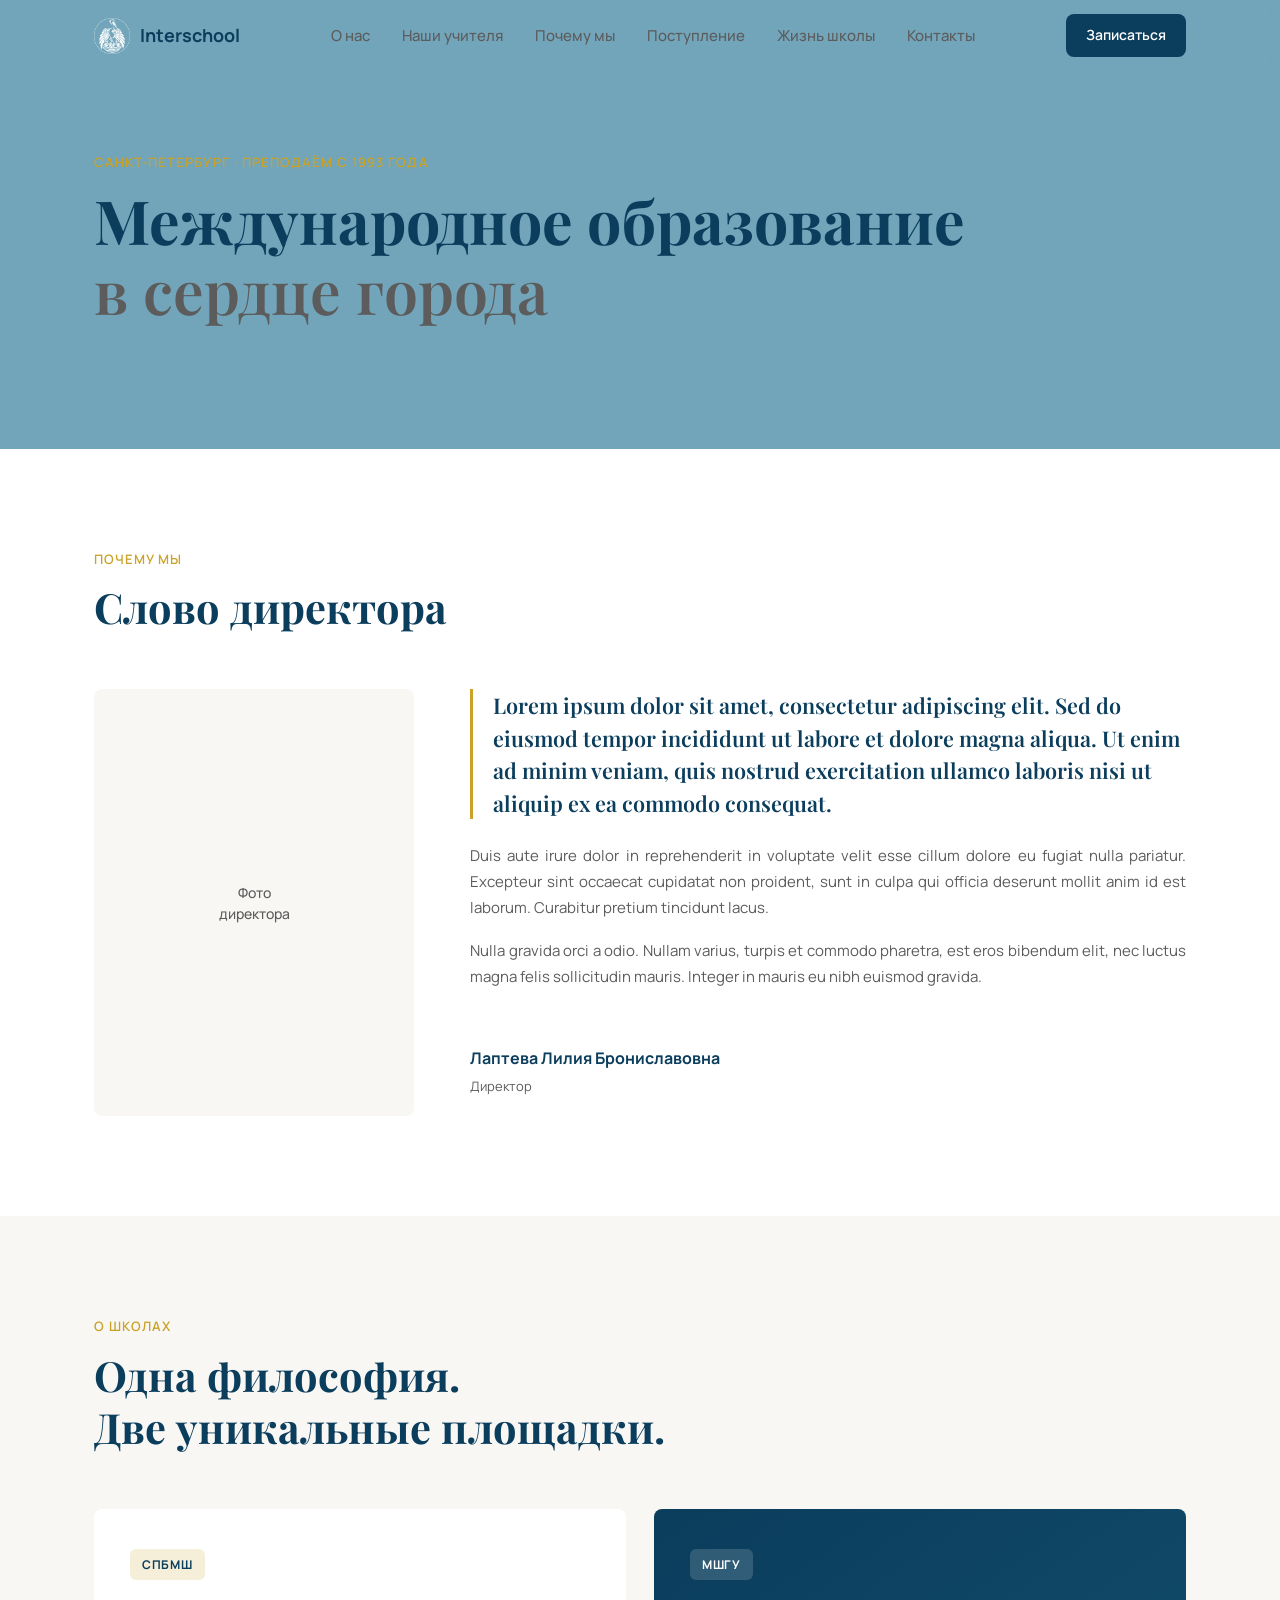
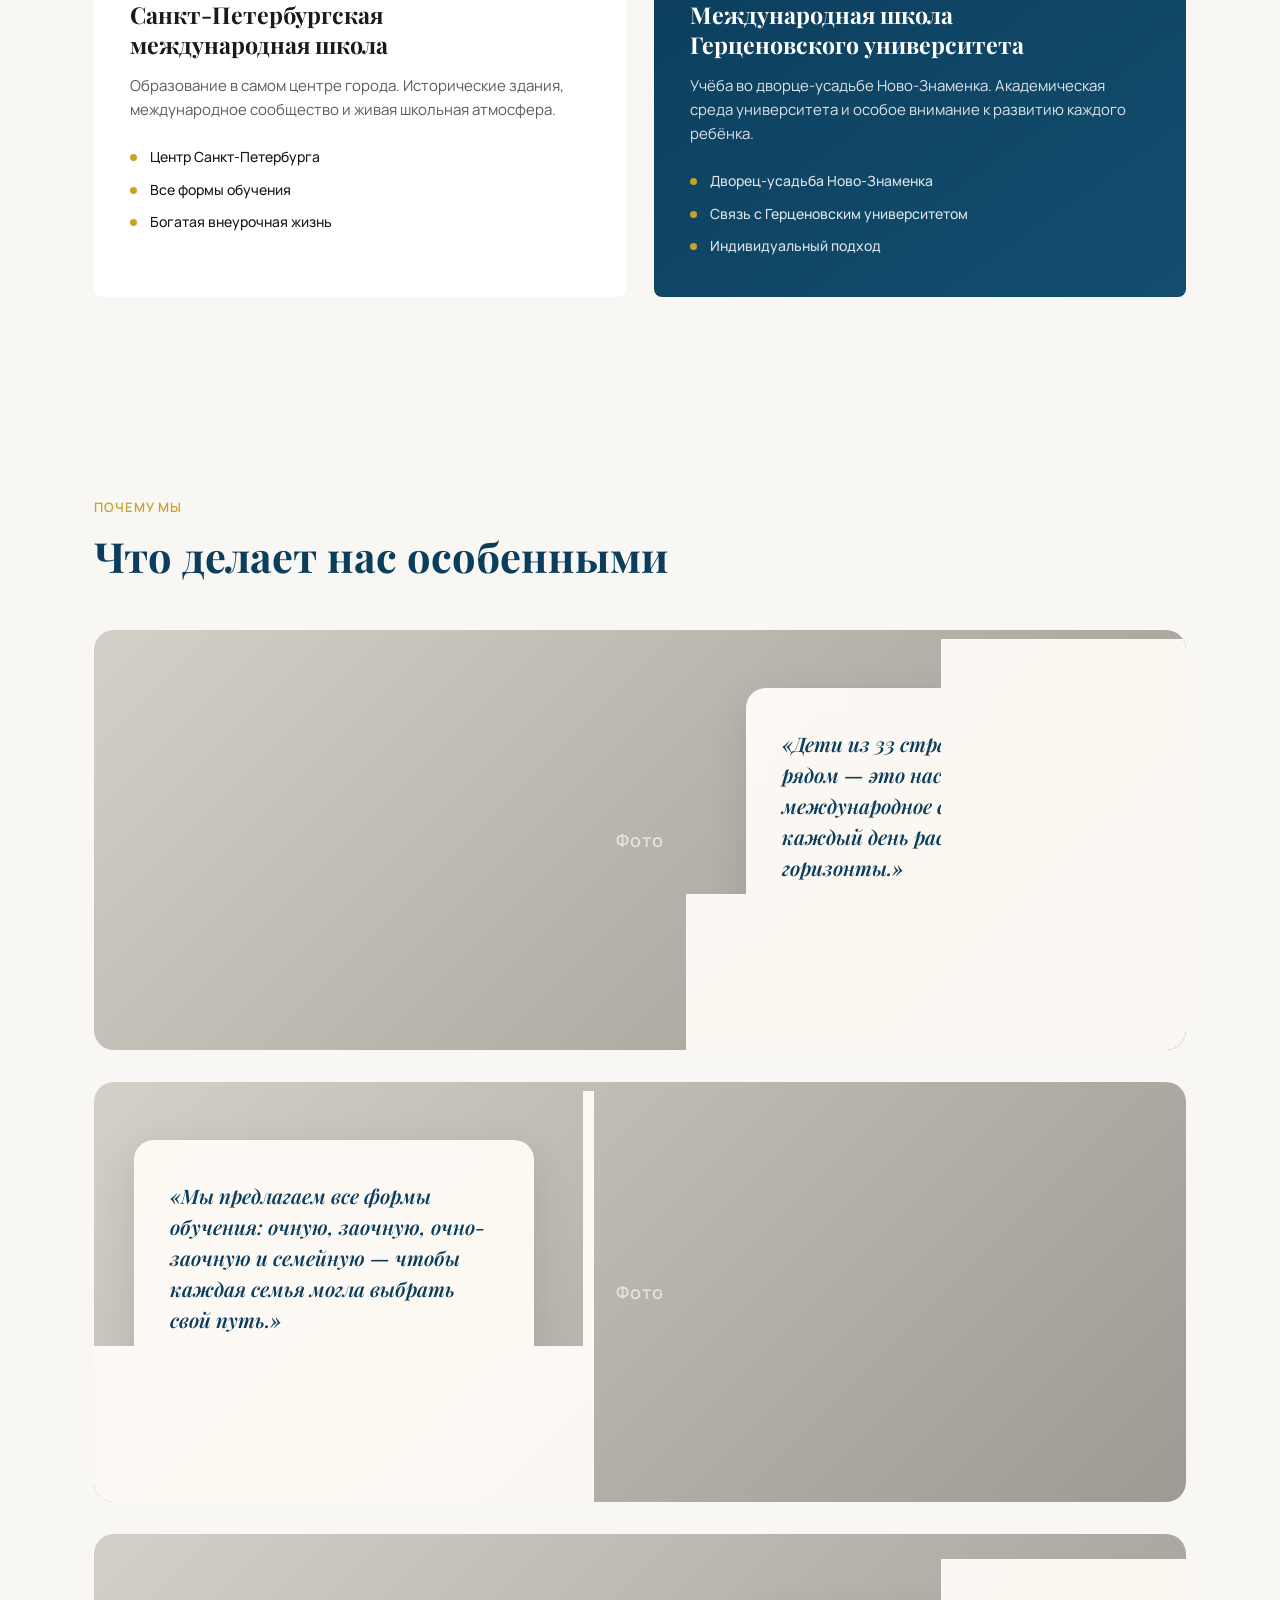
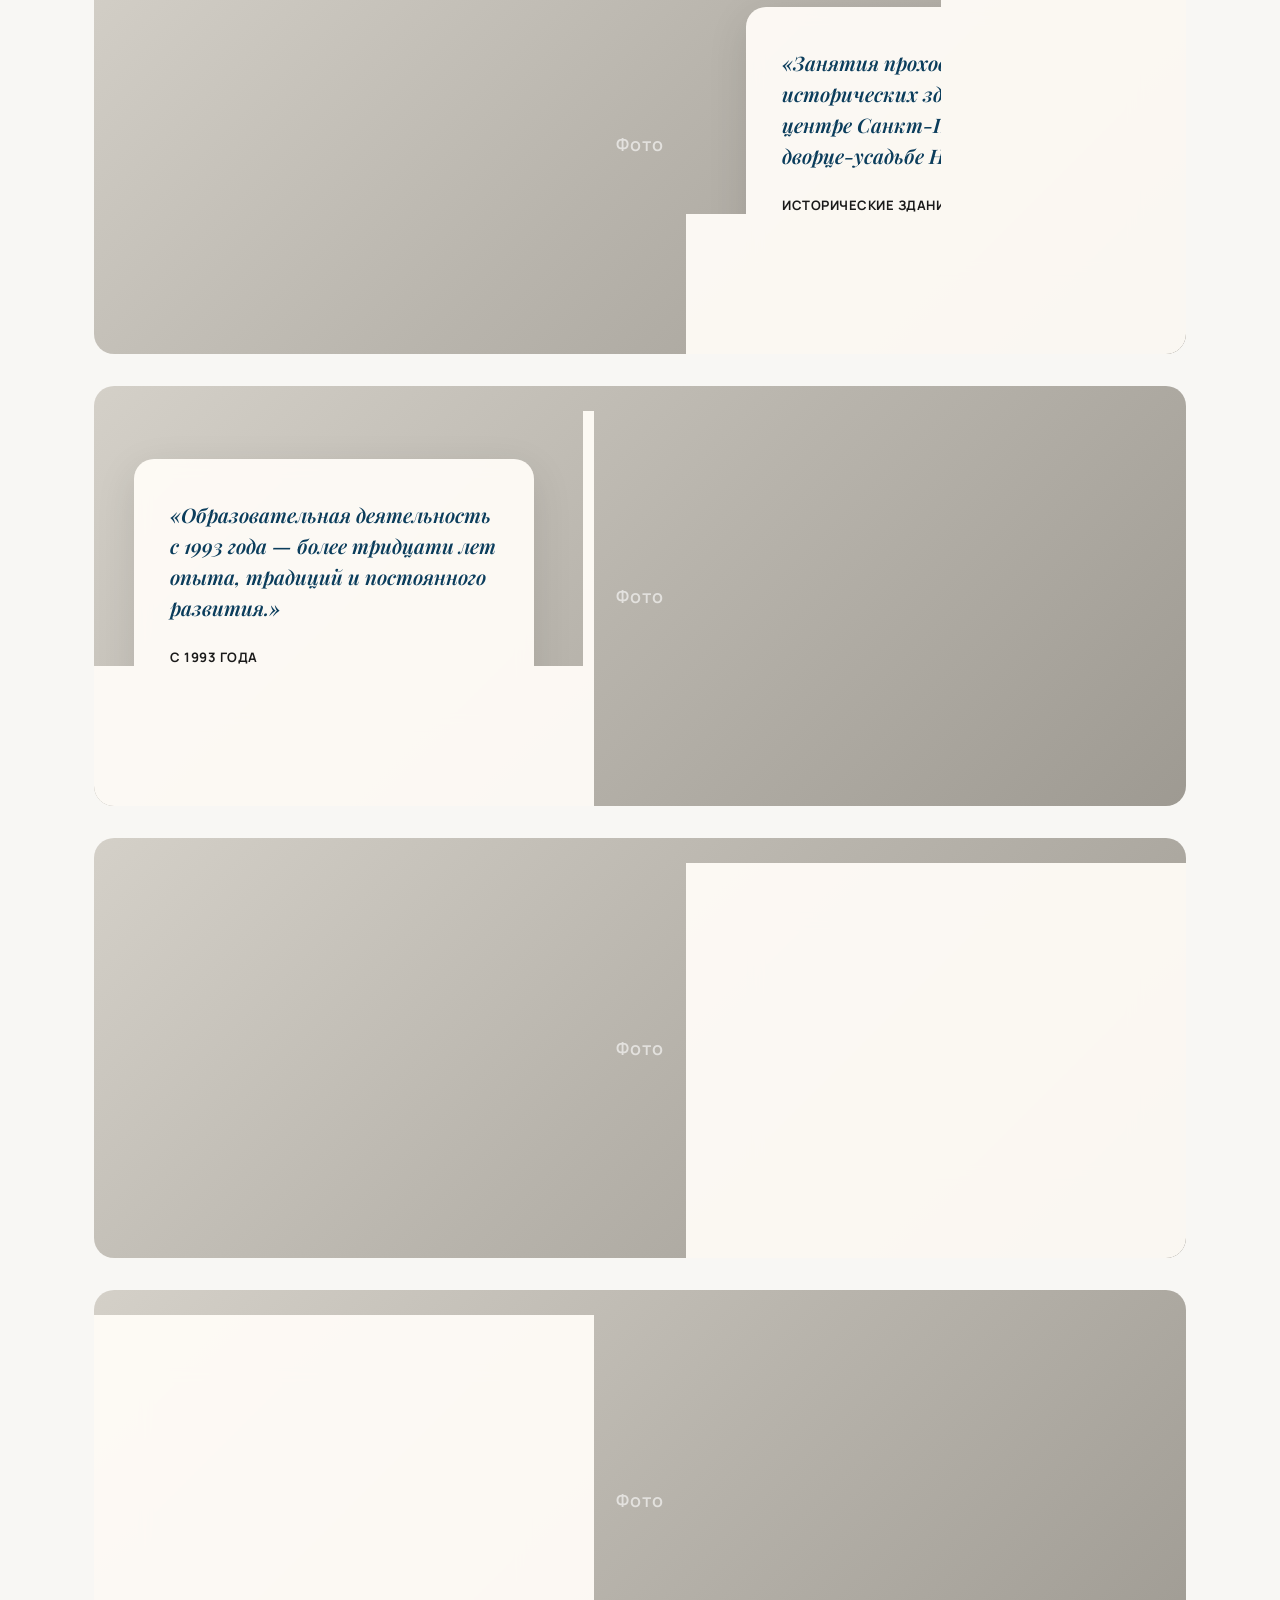
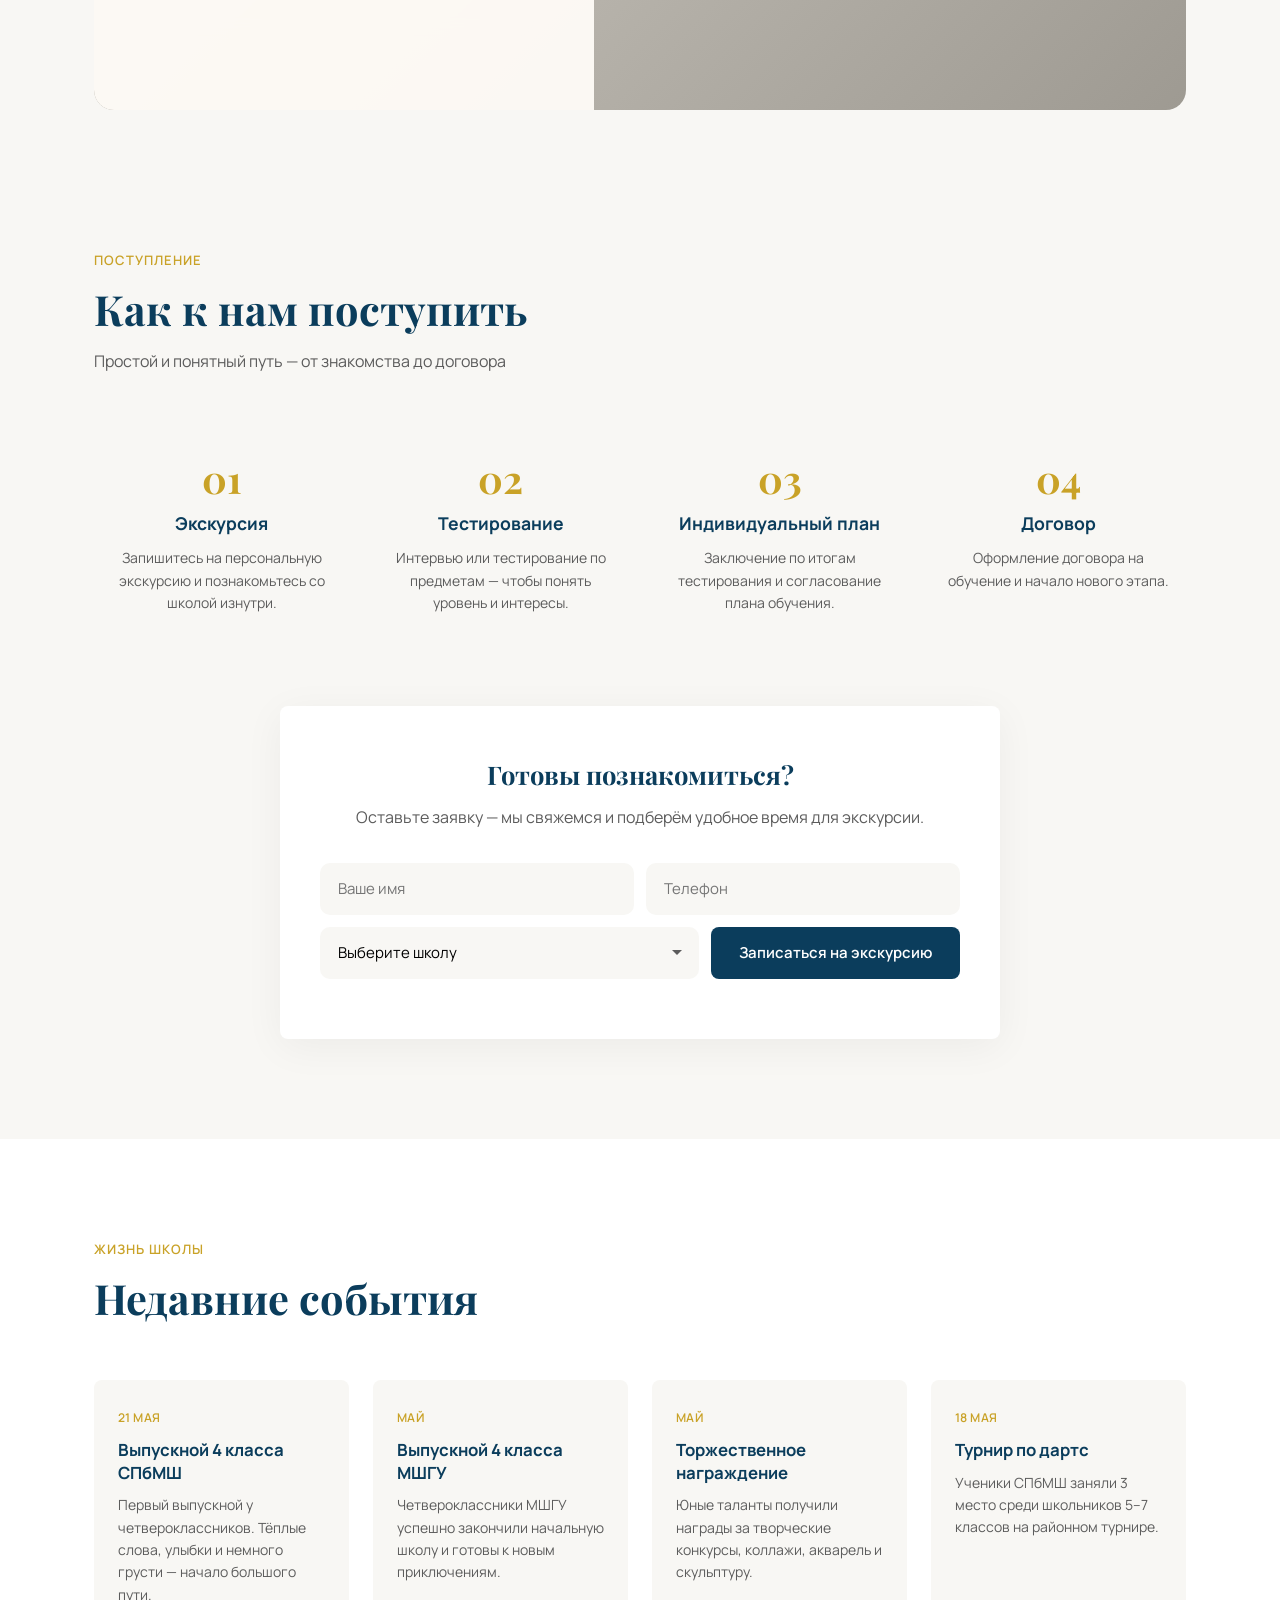
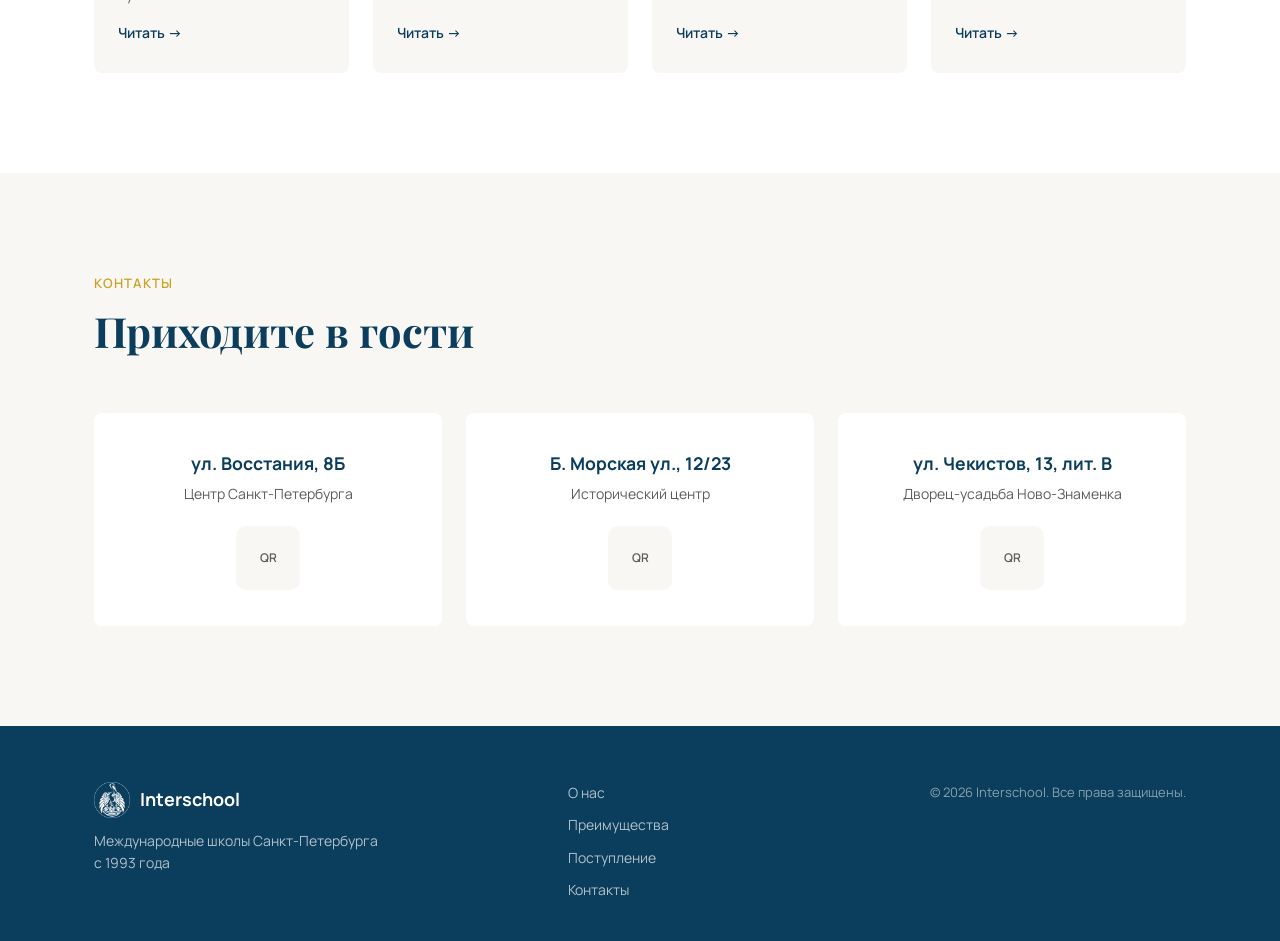
==== index.html @ 3c6dd70e "Add files via upload" ====
<!DOCTYPE html>
<html lang="ru">
<head>
  <meta charset="UTF-8">
  <meta name="viewport" content="width=device-width, initial-scale=1.0">
  <title>Международные школы · Санкт-Петербург</title>
  <meta name="description" content="Санкт-Петербургская международная школа и Международная школа Герценовского университета. Международное сообщество, исторические здания, все формы обучения с 1993 года.">
  <link rel="preconnect" href="https://fonts.googleapis.com">
  <link rel="preconnect" href="https://fonts.gstatic.com" crossorigin>
  <link href="https://fonts.googleapis.com/css2?family=Manrope:wght@400;500;600;700;800&family=Playfair+Display:wght@600;700&display=swap" rel="stylesheet">
  <link rel="stylesheet" href="styles.css">
</head>
<body>
  <!-- Header -->
  <header class="header" id="header">
    <div class="container header__inner">
      <a href="#" class="logo">
        <span id="mark" class="logo__mark"></span>
        <span class="logo__text">Interschool</span>
      </a>

      <nav class="nav" id="nav">
        <a href="#about" class="nav__link">О нас</a>
		<a href="#" class="nav__link">Наши учителя</a>
        <a href="#advantages" class="nav__link">Почему мы</a>
        <a href="#admission" class="nav__link">Поступление</a>
        <a href="#life" class="nav__link">Жизнь школы</a>
        <a href="#contacts" class="nav__link">Контакты</a>
      </nav>

      <div class="header__actions">
        <a href="#admission" class="btn btn--primary btn--sm">Записаться</a>
        <button class="burger" id="burger" aria-label="Меню">
          <span></span><span></span><span></span>
        </button>
      </div>
    </div>
  </header>

<!-- Hero -->
  <section class="hero">
    <div class="container hero__inner">
      <div class="hero__content">
        <p class="section__eyebrow">Санкт-Петербург · преподаём с 1993 года</p>
        <h1 class="hero__title">
          Международное 
          образование<br>
          <span>в сердце города</span>
        </h1>
      </div>
    </div>
  </section>
  <!-- Why us / Director -->
  <section class="section director" id="why">
    <div class="container">
      <div class="section__header">
        <p class="section__eyebrow">Почему мы</p>
        <h2 class="section__title">Слово директора</h2>
      </div>

      <div class="director__inner">
        <div class="director__photo">
          <div class="director__placeholder">
            <span>Фото<br>директора</span>
          </div>
        </div>
        <div class="director__content">
          <blockquote class="director__quote">
            Lorem ipsum dolor sit amet, consectetur adipiscing elit. Sed do eiusmod tempor incididunt ut labore et dolore magna aliqua. Ut enim ad minim veniam, quis nostrud exercitation ullamco laboris nisi ut aliquip ex ea commodo consequat.
          </blockquote>
          <p class="director__text">
            Duis aute irure dolor in reprehenderit in voluptate velit esse cillum dolore eu fugiat nulla pariatur. Excepteur sint occaecat cupidatat non proident, sunt in culpa qui officia deserunt mollit anim id est laborum. Curabitur pretium tincidunt lacus.
          </p>
          <p class="director__text">
            Nulla gravida orci a odio. Nullam varius, turpis et commodo pharetra, est eros bibendum elit, nec luctus magna felis sollicitudin mauris. Integer in mauris eu nibh euismod gravida.
          </p>
          <div class="director__sign">
            <strong>Лаптева Лилия Брониславовна</strong>
            <span>Директор</span>
          </div>
        </div>
      </div>
    </div>
  </section>
  <!-- About / Schools -->
  <section class="section about" id="about">
    <div class="container">
      <div class="section__header">
        <p class="section__eyebrow">О школах</p>
        <h2 class="section__title">Одна философия.<br>Две уникальные площадки.</h2>
      </div>

      <div class="schools">
        <article class="school-card">
          <div class="school-card__badge">СПбМШ</div>
          <h3 class="school-card__title">Санкт-Петербургская<br>международная школа</h3>
          <p class="school-card__text">
            Образование в самом центре города. Исторические здания, 
            международное сообщество и живая школьная атмосфера.
          </p>
          <ul class="school-card__list">
            <li>Центр Санкт-Петербурга</li>
            <li>Все формы обучения</li>
            <li>Богатая внеурочная жизнь</li>
          </ul>
        </article>

        <article class="school-card school-card--alt">
          <div class="school-card__badge">МШГУ</div>
          <h3 class="school-card__title">Международная школа<br>Герценовского университета</h3>
          <p class="school-card__text">
            Учёба во дворце-усадьбе Ново-Знаменка. Академическая среда 
            университета и особое внимание к развитию каждого ребёнка.
          </p>
          <ul class="school-card__list">
            <li>Дворец-усадьба Ново-Знаменка</li>
            <li>Связь с Герценовским университетом</li>
            <li>Индивидуальный подход</li>
          </ul>
        </article>
      </div>
    </div>
  </section>

  <!-- Advantages -->
  <section class="section advantages" id="advantages">
    <div class="container">
      <div class="section__header section__header--center">
        <p class="section__eyebrow">Почему мы</p>
        <h2 class="section__title">Что делает нас особенными</h2>
      </div>
    </div>

    <div class="advantages__stack">
      <!-- 1 -->
      <div class="adv-block">
        <div class="adv-block__bg">
          <div class="adv-block__placeholder">Фото</div>
        </div>
        <div class="adv-block__card">
          <p class="adv-block__text">«Дети из 33 стран мира учатся рядом — это настоящее международное сообщество, где каждый день расширяет горизонты.»</p>
          <div class="adv-block__meta">
            <strong>Международное сообщество</strong>
            <span>США, Великобритания, Франция, Индия, Корея и др.</span>
          </div>
        </div>
      </div>

      <!-- 2 -->
      <div class="adv-block adv-block--flip">
        <div class="adv-block__bg">
          <div class="adv-block__placeholder">Фото</div>
        </div>
        <div class="adv-block__card">
          <p class="adv-block__text">«Мы предлагаем все формы обучения: очную, заочную, очно-заочную и семейную — чтобы каждая семья могла выбрать свой путь.»</p>
          <div class="adv-block__meta">
            <strong>Все формы обучения</strong>
            <span>Гибкий подход под задачи семьи</span>
          </div>
        </div>
      </div>

      <!-- 3 -->
      <div class="adv-block">
        <div class="adv-block__bg">
          <div class="adv-block__placeholder">Фото</div>
        </div>
        <div class="adv-block__card">
          <p class="adv-block__text">«Занятия проходят в исторических зданиях — в самом центре Санкт-Петербурга и во дворце-усадьбе Ново-Знаменка.»</p>
          <div class="adv-block__meta">
            <strong>Исторические здания</strong>
            <span>Центр города и Ново-Знаменка</span>
          </div>
        </div>
      </div>

      <!-- 4 -->
      <div class="adv-block adv-block--flip">
        <div class="adv-block__bg">
          <div class="adv-block__placeholder">Фото</div>
        </div>
        <div class="adv-block__card">
          <p class="adv-block__text">«Образовательная деятельность с 1993 года — более тридцати лет опыта, традиций и постоянного развития.»</p>
          <div class="adv-block__meta">
            <strong>С 1993 года</strong>
            <span>Более 30 лет образовательной деятельности</span>
          </div>
        </div>
      </div>

      <!-- 5 -->
      <div class="adv-block">
        <div class="adv-block__bg">
          <div class="adv-block__placeholder">Фото</div>
        </div>
        <div class="adv-block__card">
          <p class="adv-block__text">«Увлекательная и весёлая школьная жизнь: праздники, конкурсы, спорт, творчество и настоящая дружба.»</p>
          <div class="adv-block__meta">
            <strong>Живая школьная жизнь</strong>
            <span>Праздники, спорт, творчество</span>
          </div>
        </div>
      </div>

      <!-- 6 -->
      <div class="adv-block adv-block--flip">
        <div class="adv-block__bg">
          <div class="adv-block__placeholder">Фото</div>
        </div>
        <div class="adv-block__card">
          <p class="adv-block__text">«Официальная лицензия и аккредитация — гарантия качества и соответствия государственным требованиям.»</p>
          <div class="adv-block__meta">
            <strong>Лицензия и аккредитация</strong>
            <span>Официальный статус</span>
          </div>
        </div>
      </div>
    </div>
  </section>

  <!-- Admission -->
  <section class="section admission" id="admission">
    <div class="container">
      <div class="section__header section__header--center">
        <p class="section__eyebrow">Поступление</p>
        <h2 class="section__title">Как к нам поступить</h2>
        <p class="section__desc">Простой и понятный путь — от знакомства до договора</p>
      </div>

      <div class="steps">
        <div class="step">
          <div class="step__number">01</div>
          <h3 class="step__title">Экскурсия</h3>
          <p class="step__text">Запишитесь на персональную экскурсию и познакомьтесь со школой изнутри.</p>
        </div>
        <div class="step">
          <div class="step__number">02</div>
          <h3 class="step__title">Тестирование</h3>
          <p class="step__text">Интервью или тестирование по предметам — чтобы понять уровень и интересы.</p>
        </div>
        <div class="step">
          <div class="step__number">03</div>
          <h3 class="step__title">Индивидуальный план</h3>
          <p class="step__text">Заключение по итогам тестирования и согласование плана обучения.</p>
        </div>
        <div class="step">
          <div class="step__number">04</div>
          <h3 class="step__title">Договор</h3>
          <p class="step__text">Оформление договора на обучение и начало нового этапа.</p>
        </div>
      </div>

      <div class="admission__cta">
        <div class="admission__box">
          <h3>Готовы познакомиться?</h3>
          <p>Оставьте заявку — мы свяжемся и подберём удобное время для экскурсии.</p>
          <form class="form" id="lead-form">
            <div class="form__row">
              <input type="text" name="name" placeholder="Ваше имя" required>
              <input type="tel" name="phone" placeholder="Телефон" required>
            </div>
            <div class="form__row">
              <select name="school" required>
                <option value="" disabled selected>Выберите школу</option>
                <option value="spbms">СПбМШ</option>
                <option value="mshu">МШГУ</option>
              </select>
              <button type="submit" class="btn btn--primary">Записаться на экскурсию</button>
            </div>
          </form>
        </div>
      </div>
    </div>
  </section>

  <!-- Life / News -->
  <section class="section life" id="life">
    <div class="container">
      <div class="section__header">
        <p class="section__eyebrow">Жизнь школы</p>
        <h2 class="section__title">Недавние события</h2>
      </div>

      <div class="news">
        <article class="news-card">
          <div class="news-card__date">21 мая</div>
          <h3 class="news-card__title">Выпускной 4 класса СПбМШ</h3>
          <p class="news-card__text">Первый выпускной у четвероклассников. Тёплые слова, улыбки и немного грусти — начало большого пути.</p>
          <a href="#" class="news-card__link">Читать →</a>
        </article>
        <article class="news-card">
          <div class="news-card__date">Май</div>
          <h3 class="news-card__title">Выпускной 4 класса МШГУ</h3>
          <p class="news-card__text">Четвероклассники МШГУ успешно закончили начальную школу и готовы к новым приключениям.</p>
          <a href="#" class="news-card__link">Читать →</a>
        </article>
        <article class="news-card">
          <div class="news-card__date">Май</div>
          <h3 class="news-card__title">Торжественное награждение</h3>
          <p class="news-card__text">Юные таланты получили награды за творческие конкурсы, коллажи, акварель и скульптуру.</p>
          <a href="#" class="news-card__link">Читать →</a>
        </article>
        <article class="news-card">
          <div class="news-card__date">18 мая</div>
          <h3 class="news-card__title">Турнир по дартс</h3>
          <p class="news-card__text">Ученики СПбМШ заняли 3 место среди школьников 5–7 классов на районном турнире.</p>
          <a href="#" class="news-card__link">Читать →</a>
        </article>
      </div>
    </div>
  </section>

  <!-- Contacts -->
  <section class="section contacts" id="contacts">
    <div class="container">
      <div class="section__header section__header--center">
        <p class="section__eyebrow">Контакты</p>
        <h2 class="section__title">Приходите в гости</h2>
      </div>

      <div class="contacts__grid">
        <div class="contact-card">
          <h3>ул. Восстания, 8Б</h3>
          <p>Центр Санкт-Петербурга</p>
          <div class="contact-card__qr">QR</div>
        </div>
        <div class="contact-card">
          <h3>Б. Морская ул., 12/23</h3>
          <p>Исторический центр</p>
          <div class="contact-card__qr">QR</div>
        </div>
        <div class="contact-card">
          <h3>ул. Чекистов, 13, лит. В</h3>
          <p>Дворец-усадьба Ново-Знаменка</p>
          <div class="contact-card__qr">QR</div>
        </div>
      </div>
    </div>
  </section>

  <!-- Footer -->
  <footer class="footer">
    <div class="container footer__inner">
      <div class="footer__brand">
        <a href="#" class="logo logo--footer">
		  <span id="mark" class="logo__mark"></span>
          <span class="logo__text">Interschool</span>
        </a>
        <p>Международные школы Санкт-Петербурга<br>с 1993 года</p>
      </div>
      <div class="footer__links">
        <a href="#about">О нас</a>
        <a href="#advantages">Преимущества</a>
        <a href="#admission">Поступление</a>
        <a href="#contacts">Контакты</a>
      </div>
      <div class="footer__copy">
        <p>© 2026 Interschool. Все права защищены.</p>
      </div>
    </div>
  </footer>

  <script src="script.js"></script>
</body>
</html>
---- styles.css ----
/* ============================================
   Interschool — Improved Design
   Modern, clean, educational
   ============================================ */

:root {
  /* Colors */
  --color-bg: #F8F7F4;
  --color-surface: #FFFFFF;
  --color-text: #1A1A1A;
  --color-text-muted: #5C5C5C;
  --color-primary: #0B3D5C;        /* Deep navy */
  --color-primary-hover: #0A2F47;
  --color-accent: #C9A227;         /* Warm gold */
  --color-accent-soft: #F5EED9;
  //--color-border: #E8E4DC;
  --color-success: #2D6A4F;

  /* Typography */
  --font-sans: 'Manrope', system-ui, -apple-system, sans-serif;
  --font-display: 'Playfair Display', Georgia, serif;

  /* Spacing & radius */
  --radius: 8px;
  --radius-sm: 10px;
  --container: 1140px;
  --header-h: 72px;

  /* Transitions */
  --ease: cubic-bezier(0.25, 0.1, 0.25, 1);
}

/* Reset & base */
*, *::before, *::after {
  box-sizing: border-box;
  margin: 0;
  padding: 0;
}

html {
  scroll-behavior: smooth;
  -webkit-font-smoothing: antialiased;
}

body {
  font-family: var(--font-sans);
  font-size: 16px;
  line-height: 1.6;
  color: var(--color-text);
  background: var(--color-bg);
}

img { max-width: 100%; display: block; }
a { color: inherit; text-decoration: none; }
ul { list-style: none; }
button, input, select {
  font: inherit;
  border: none;
  outline: none;
  background: none;
}

.container {
  width: 100%;
  max-width: var(--container);
  margin: 0 auto;
  padding: 0 24px;
}

/* ========== Buttons ========== */
.btn {
  display: inline-flex;
  align-items: center;
  justify-content: center;
  gap: 8px;
  padding: 14px 28px;
  font-weight: 600;
  font-size: 15px;
  border-radius: 8px;
  cursor: pointer;
  transition: all 0.25s var(--ease);
  white-space: nowrap;
}

.btn--primary {
  background: var(--color-primary);
  color: #fff;
}

.btn--primary:hover {
  background: var(--color-primary-hover);
  transform: translateY(-1px);
  box-shadow: 0 8px 24px rgba(11, 61, 92, 0.25);
}

.btn--ghost {
  background: transparent;
  color: var(--color-primary);
  border: 1.5px solid var(--color-border);
}

.btn--ghost:hover {
  border-color: var(--color-primary);
  background: rgba(11, 61, 92, 0.04);
}

.btn--sm {
  padding: 10px 20px;
  font-size: 14px;
}

/* ========== Header ========== */
.header {
  position: fixed;
  top: 0;
  left: 0;
  right: 0;
  height: var(--header-h);
  //background: rgba(248, 247, 244, 0.85);
  backdrop-filter: blur(12px);
  -webkit-backdrop-filter: blur(12px);
  border-bottom: 1px solid transparent;
  z-index: 100;
  transition: border-color 0.3s, background 0.3s;
}

.header.scrolled {
  border-bottom-color: var(--color-border);
  background: rgba(248, 247, 244, 0.95);
}

.header__inner {
  display: flex;
  align-items: center;
  justify-content: space-between;
  height: 100%;
}

.logo {
  display: flex;
  align-items: center;
  gap: 10px;
  font-weight: 700;
  font-size: 18px;
  color: var(--color-primary);
}

.logo__mark {
  width: 36px;
  height: 36px;
  background-size: contain;
  background-image: url("New ISHU Logo White.png");
}
.logo__mark__scrolled {

  background-image: url("New ISHU Logo Black.png");
}
.nav {
  display: flex;
  gap: 32px;
}

.nav__link {
  font-size: 15px;
  font-weight: 500;
  color: var(--color-text-muted);
  transition: color 0.2s;
}

.nav__link:hover {
  color: var(--color-primary);
}

.header__actions {
  display: flex;
  align-items: center;
  gap: 16px;
}

.burger {
  display: none;
  flex-direction: column;
  gap: 5px;
  width: 28px;
  cursor: pointer;
}

.burger span {
  display: block;
  height: 2px;
  background: var(--color-primary);
  border-radius: 2px;
  transition: 0.3s;
}

/* ========== Hero ========== */
.hero {
  padding: calc(var(--header-h) + 80px) 0 100px;
  overflow: hidden;
  background: #72a5ba;
  background-image: url(https://interschool.ru/wp-content/themes/avant/templates/main/assets/banner-1.png);
  background-position: right;
  background-position-y: 7px;
  background-repeat: no-repeat;
  backdrop-filter: blur(12px);
  -webkit-backdrop-filter: blur(12px);
}

.hero__inner {
  display: block;
}

.hero__content {
  //max-width: 720px;
}



.hero__title {
  font-family: var(--font-display);
  font-size: clamp(2.6rem, 5vw, 3.8rem);
  font-weight: 700;
  line-height: 1.15;
  color: var(--color-primary);
  margin-bottom: 24px;
}

.hero__title span {
  color: var(--color-text-muted);
  font-weight: 600;
}

.hero__subtitle {
  font-size: 17px;
  color: var(--color-text-muted);
  max-width: 560px;
  line-height: 1.7;
}

/* ========== Sections ========== */
.section {
  padding: 100px 0;
}

.section__header {
  margin-bottom: 56px;
}

.section__eyebrow {
  font-size: 13px;
  font-weight: 600;
  letter-spacing: 0.08em;
  text-transform: uppercase;
  color: var(--color-accent);
  margin-bottom: 12px;
}

.section__title {
  font-family: var(--font-display);
  font-size: clamp(1.9rem, 3.5vw, 2.6rem);
  font-weight: 700;
  color: var(--color-primary);
  line-height: 1.25;
}

.section__desc {
  margin-top: 14px;
  color: var(--color-text-muted);
  font-size: 16px;
}

/* ========== Director / Why us ========== */
.director {
  background: var(--color-surface);
}

.director__inner {
  display: grid;
  grid-template-columns: 320px 1fr;
  gap: 56px;
  align-items: start;
  //max-width: 960px;
  margin: 0 auto;
}

.director__photo {
  position: sticky;
  top: calc(var(--header-h) + 24px);
}

.director__placeholder {
  aspect-ratio: 3 / 4;
  background: var(--color-bg);
  border: 1.5px dashed var(--color-border);
  border-radius: var(--radius);
  display: flex;
  align-items: center;
  justify-content: center;
  text-align: center;
  color: var(--color-text-muted);
  font-size: 14px;
  font-weight: 500;
  line-height: 1.5;
}

.director__quote {
  font-family: var(--font-display);
  font-size: 1.35rem;
  font-weight: 600;
  line-height: 1.5;
  color: var(--color-primary);
  margin-bottom: 24px;
  padding-left: 20px;
  border-left: 3px solid var(--color-accent);
  
}

.director__text {
  font-size: 15px;
  color: var(--color-text-muted);
  line-height: 1.75;
  margin-bottom: 16px;
  text-align: justify;
}

.director__sign {
  margin-top: 32px;
  padding-top: 24px;
  border-top: 1px solid var(--color-border);
  display: flex;
  flex-direction: column;
  gap: 4px;
}

.director__sign strong {
  font-size: 16px;
  color: var(--color-primary);
}

.director__sign span {
  font-size: 13px;
  color: var(--color-text-muted);
}

/* ========== About / Schools ========== */
.schools {
  display: grid;
  grid-template-columns: 1fr 1fr;
  gap: 28px;
}

.school-card {
  background: var(--color-surface);
  border: 1px solid var(--color-border);
  border-radius: var(--radius);
  padding: 40px 36px;
  transition: transform 0.3s, box-shadow 0.3s;
}

.school-card:hover {
  transform: translateY(-4px);
  box-shadow: 0 16px 48px rgba(0,0,0,0.06);
}

.school-card--alt {
  background: linear-gradient(145deg, #0B3D5C 0%, #134E6F 100%);
  color: #fff;
  border: none;
}

.school-card--alt .school-card__text,
.school-card--alt .school-card__list {
  color: rgba(255,255,255,0.85);
}

.school-card__badge {
  display: inline-block;
  font-size: 12px;
  font-weight: 700;
  letter-spacing: 0.06em;
  text-transform: uppercase;
  padding: 6px 12px;
  background: var(--color-accent-soft);
  color: var(--color-primary);
  border-radius: 6px;
  margin-bottom: 20px;
}

.school-card--alt .school-card__badge {
  background: rgba(255,255,255,0.15);
  color: #fff;
}

.school-card__title {
  font-family: var(--font-display);
  font-size: 1.45rem;
  margin-bottom: 14px;
  line-height: 1.3;
}

.school-card__text {
  color: var(--color-text-muted);
  margin-bottom: 24px;
  font-size: 15px;
}

.school-card__list {
  display: flex;
  flex-direction: column;
  gap: 10px;
}

.school-card__list li {
  position: relative;
  padding-left: 20px;
  font-size: 14px;
  font-weight: 500;
}

.school-card__list li::before {
  content: '';
  position: absolute;
  left: 0;
  top: 8px;
  width: 7px;
  height: 7px;
  border-radius: 50%;
  background: var(--color-accent);
}

.school-card--alt .school-card__list li::before {
  background: var(--color-accent);
}

/* ========== Advantages (stacked photo blocks) ========== */
.advantages {
  background: var(--color-bg);
  padding-bottom: 40px;
}

.advantages .section__header {
  margin-bottom: 48px;
}

.advantages__stack {
  display: flex;
  flex-direction: column;
  gap: 32px;
  max-width: 1140px;
  margin: 0 auto;
  padding: 0 24px;
}

.adv-block {
  position: relative;
  border-radius: 20px;
  overflow: hidden;
  min-height: 420px;
  display: flex;
  align-items: center;
  justify-content: flex-end;
}

.adv-block--flip {
  justify-content: flex-start;
}

.adv-block__bg {
  position: absolute;
  inset: 0;
  z-index: 0;
}

.adv-block__placeholder {
  width: 100%;
  height: 100%;
  background: linear-gradient(135deg, #d4d0c8 0%, #b8b4ac 50%, #9e9a92 100%);
  display: flex;
  align-items: center;
  justify-content: center;
  color: rgba(255,255,255,0.6);
  font-size: 18px;
  font-weight: 600;
  letter-spacing: 0.05em;
}

.adv-block__card {
  position: relative;
  z-index: 1;
  background: rgba(255, 252, 247, 0.95);
  backdrop-filter: blur(8px);
  -webkit-backdrop-filter: blur(8px);
  border-radius: 20px;
  padding: 40px 36px;
  max-width: 400px;
  margin: 40px;
  box-shadow: 0 12px 40px rgba(0,0,0,0.1);
}

.adv-block__text {
  font-family: var(--font-display);
  font-size: 1.25rem;
  font-weight: 600;
  line-height: 1.55;
  color: var(--color-primary);
  margin-bottom: 24px;
  font-style: italic;
}

.adv-block__meta {
  display: flex;
  flex-direction: column;
  gap: 4px;
}

.adv-block__meta strong {
  font-family: var(--font-sans);
  font-size: 13px;
  font-weight: 700;
  letter-spacing: 0.04em;
  text-transform: uppercase;
  color: var(--color-text);
  font-style: normal;
}

.adv-block__meta span {
  font-size: 13px;
  color: var(--color-text-muted);
  font-style: normal;
}

/* ========== Admission / Steps ========== */
.steps {
  display: grid;
  grid-template-columns: repeat(4, 1fr);
  gap: 24px;
  margin-bottom: 64px;
}

.step {
  text-align: center;
  padding: 28px 16px;
}

.step__number {
  font-family: var(--font-display);
  font-size: 2.4rem;
  font-weight: 700;
  color: var(--color-accent);
  margin-bottom: 12px;
  line-height: 1;
}

.step__title {
  font-size: 1.1rem;
  font-weight: 700;
  margin-bottom: 10px;
  color: var(--color-primary);
}

.step__text {
  font-size: 14px;
  color: var(--color-text-muted);
  line-height: 1.6;
}

.admission__cta {
  max-width: 720px;
  margin: 0 auto;
}

.admission__box {
  background: var(--color-surface);
  border: 1px solid var(--color-border);
  border-radius: var(--radius);
  padding: 48px 40px;
  text-align: center;
  box-shadow: 0 8px 40px rgba(0,0,0,0.05);
}

.admission__box h3 {
  font-family: var(--font-display);
  font-size: 1.6rem;
  color: var(--color-primary);
  margin-bottom: 10px;
}

.admission__box > p {
  color: var(--color-text-muted);
  margin-bottom: 32px;
}

.form__row {
  display: flex;
  gap: 12px;
  margin-bottom: 12px;
}

.form input,
.form select {
  flex: 1;
  padding: 14px 18px;
  border: 1.5px solid var(--color-border);
  border-radius: var(--radius-sm);
  background: var(--color-bg);
  font-size: 15px;
  transition: border-color 0.2s;
}

.form input:focus,
.form select:focus {
  border-color: var(--color-primary);
}

.form select {
  cursor: pointer;
  appearance: none;
  background-image: url("data:image/svg+xml,%3Csvg xmlns='http://www.w3.org/2000/svg' width='12' height='8' viewBox='0 0 12 8'%3E%3Cpath fill='%235C5C5C' d='M1 1l5 5 5-5'/%3E%3C/svg%3E");
  background-repeat: no-repeat;
  background-position: right 16px center;
  padding-right: 40px;
}

.form .btn {
  flex: 0 0 auto;
  min-width: 200px;
}

/* ========== News / Life ========== */
.life {
  background: var(--color-surface);
}

.news {
  display: grid;
  grid-template-columns: repeat(4, 1fr);
  gap: 24px;
}

.news-card {
  background: var(--color-bg);
  border: 1px solid var(--color-border);
  border-radius: var(--radius);
  padding: 28px 24px;
  display: flex;
  flex-direction: column;
  transition: transform 0.25s, box-shadow 0.25s;
}

.news-card:hover {
  transform: translateY(-4px);
  box-shadow: 0 12px 36px rgba(0,0,0,0.06);
}

.news-card__date {
  font-size: 12px;
  font-weight: 600;
  letter-spacing: 0.04em;
  text-transform: uppercase;
  color: var(--color-accent);
  margin-bottom: 12px;
}

.news-card__title {
  font-size: 1.05rem;
  font-weight: 700;
  margin-bottom: 10px;
  color: var(--color-primary);
  line-height: 1.35;
}

.news-card__text {
  font-size: 14px;
  color: var(--color-text-muted);
  line-height: 1.6;
  flex: 1;
  margin-bottom: 16px;
}

.news-card__link {
  font-size: 14px;
  font-weight: 600;
  color: var(--color-primary);
  transition: color 0.2s;
}

.news-card__link:hover {
  color: var(--color-accent);
}

/* ========== Contacts ========== */
.contacts__grid {
  display: grid;
  grid-template-columns: repeat(3, 1fr);
  gap: 24px;
}

.contact-card {
  background: var(--color-surface);
  border: 1px solid var(--color-border);
  border-radius: var(--radius);
  padding: 36px 28px;
  text-align: center;
  transition: transform 0.25s;
}

.contact-card:hover {
  transform: translateY(-3px);
}

.contact-card h3 {
  font-size: 1.1rem;
  font-weight: 700;
  color: var(--color-primary);
  margin-bottom: 6px;
}

.contact-card p {
  font-size: 14px;
  color: var(--color-text-muted);
  margin-bottom: 20px;
}

.contact-card__qr {
  display: inline-flex;
  align-items: center;
  justify-content: center;
  width: 64px;
  height: 64px;
  background: var(--color-bg);
  border: 1.5px dashed var(--color-border);
  border-radius: 10px;
  font-size: 12px;
  font-weight: 600;
  color: var(--color-text-muted);
}

/* ========== Footer ========== */
.footer {
  background: var(--color-primary);
  color: rgba(255,255,255,0.85);
  padding: 56px 0 40px;
}

.footer__inner {
  display: grid;
  grid-template-columns: 1.5fr 1fr 1fr;
  gap: 40px;
  align-items: start;
}

.logo--footer {
  color: #fff;
  margin-bottom: 12px;
}



.footer__brand p {
  font-size: 14px;
  line-height: 1.6;
  opacity: 0.8;
}

.footer__links {
  display: flex;
  flex-direction: column;
  gap: 10px;
}

.footer__links a {
  font-size: 14px;
  opacity: 0.8;
  transition: opacity 0.2s;
}

.footer__links a:hover {
  opacity: 1;
}

.footer__copy {
  font-size: 13px;
  opacity: 0.6;
  text-align: right;
}

/* ========== Responsive ========== */
@media (max-width: 1024px) {
  .hero__inner {
    grid-template-columns: 1fr;
    gap: 48px;
  }

  .hero__visual {
    padding-left: 0;
    flex-direction: row;
  }

  .hero__card--secondary {
    margin-left: 0;
  }
  .director__inner {
    grid-template-columns: 260px 1fr;
    gap: 40px;
  }
  
  .adv-block {
    min-height: 360px;
  }

  .adv-block__card {
    max-width: 340px;
    padding: 32px 28px;
    margin: 28px;
  }

  .adv-block__text {
    font-size: 1.15rem;
  }

  .steps {
    grid-template-columns: repeat(2, 1fr);
  }

  .news {
    grid-template-columns: repeat(2, 1fr);
  }
}

@media (max-width: 768px) {
  .nav {
    display: none;
    position: absolute;
    top: var(--header-h);
    left: 0;
    right: 0;
    background: var(--color-bg);
    flex-direction: column;
    padding: 24px;
    gap: 16px;
    border-bottom: 1px solid var(--color-border);
  }

  .nav.open {
    display: flex;
  }

  .burger {
    display: flex;
  }

  .header__actions .btn {
    display: none;
  }

  .hero {
    padding-top: calc(var(--header-h) + 48px);
    padding-bottom: 64px;
	padding-top: 90px;
    background-color: #e5edf9;
    background-position: bottom;
    background-image: url(hero-back.png);
    background-size: cover;
  }

  .hero__visual {
    flex-direction: column;
  }
  
  .director__inner {
    grid-template-columns: 1fr;
    gap: 32px;
  }

  .director__photo {
    position: static;
    max-width: 260px;
    margin: 0 auto;
  }
  
  .schools {
    grid-template-columns: 1fr;
  }

  .adv-block {
    min-height: 320px;
    justify-content: center;
  }

  .adv-block--flip {
    justify-content: center;
  }

  .adv-block__card {
    max-width: 100%;
    margin: 24px;
    padding: 28px 24px;
  }

  .adv-block__text {
    font-size: 1.05rem;
  }

  .steps {
    grid-template-columns: 1fr;
  }

  .news {
    grid-template-columns: 1fr;
  }

  .contacts__grid {
    grid-template-columns: 1fr;
  }

  .form__row {
    flex-direction: column;
  }

  .form .btn {
    width: 100%;
  }

  .admission__box {
    padding: 36px 24px;
  }

  .footer__inner {
    grid-template-columns: 1fr;
    text-align: center;
  }

  .footer__copy {
    text-align: center;
  }

  .footer__links {
    align-items: center;
  }

  .section {
    padding: 72px 0;
  }
}

@media (max-width: 480px) {
  .hero__title {
    font-size: 2.2rem;
  }

  .hero__cta {
    flex-direction: column;
  }

  .hero__cta .btn {
    width: 100%;
  }
}
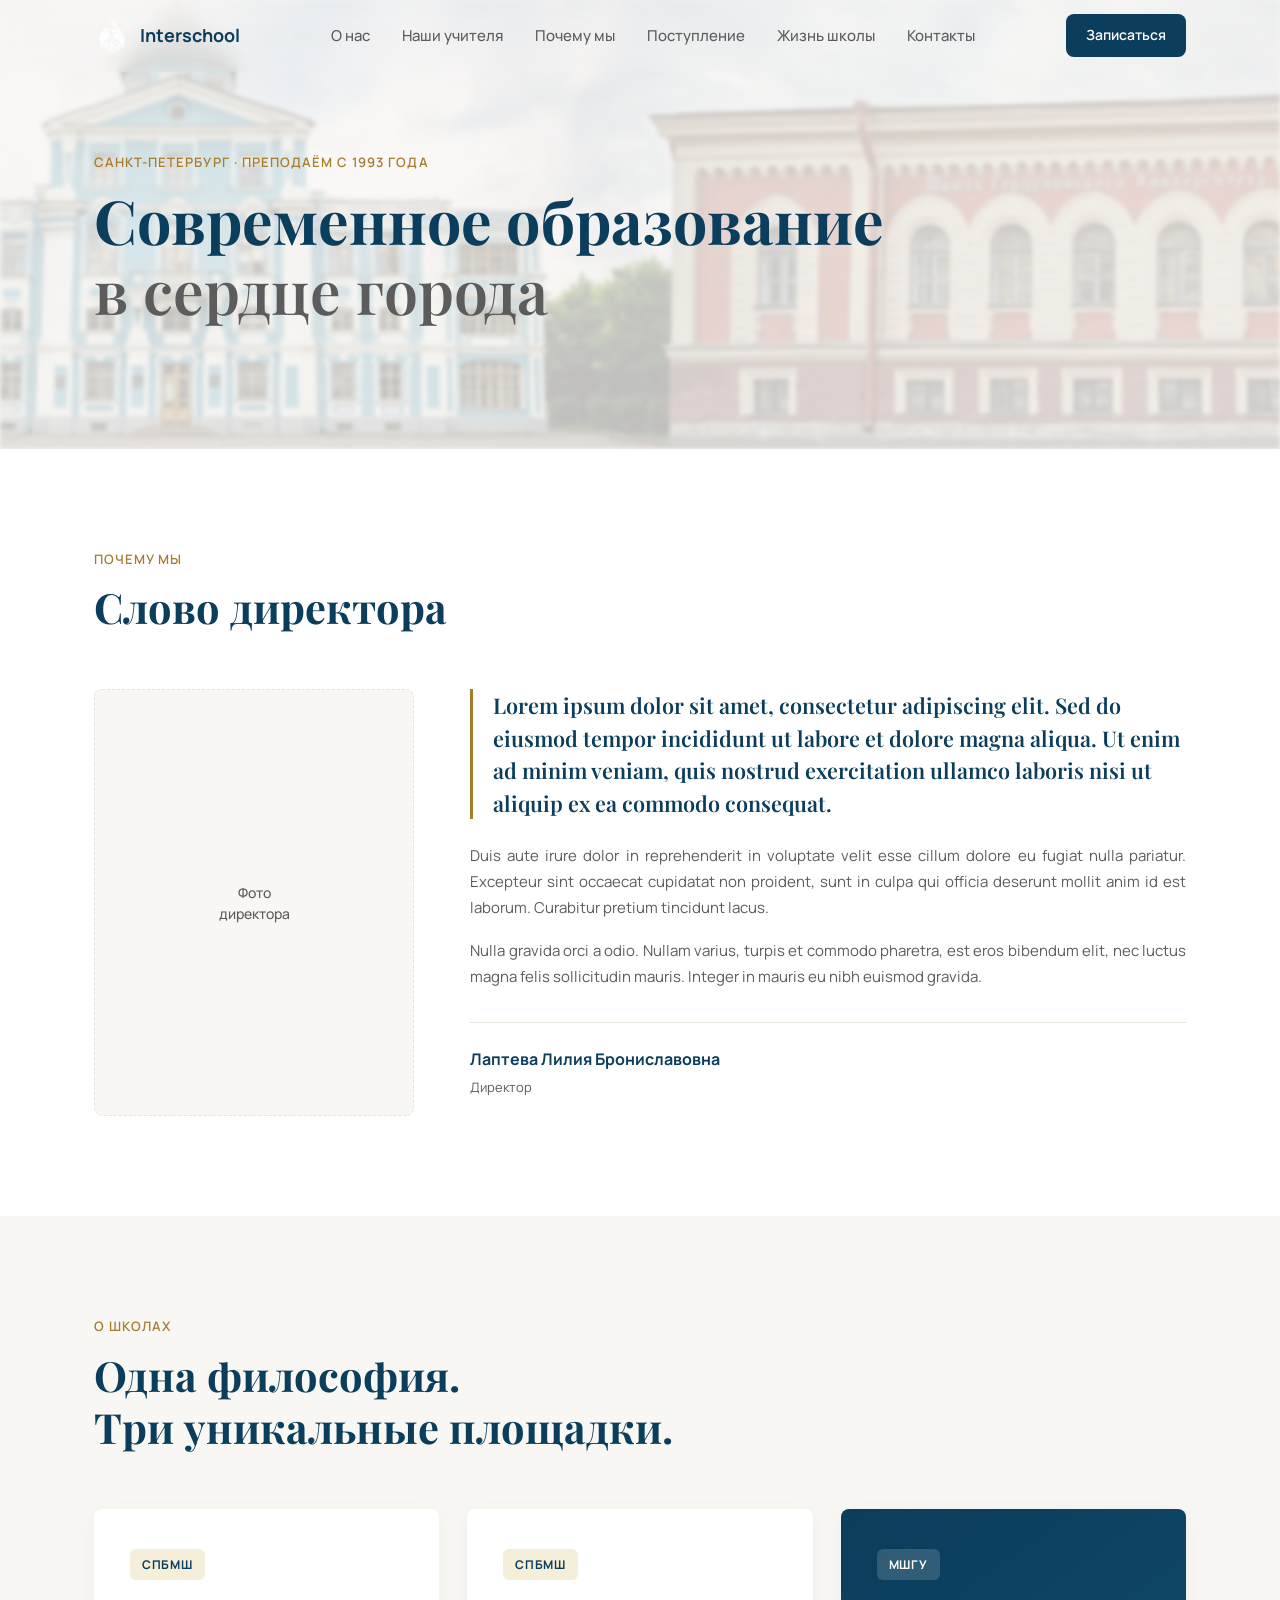
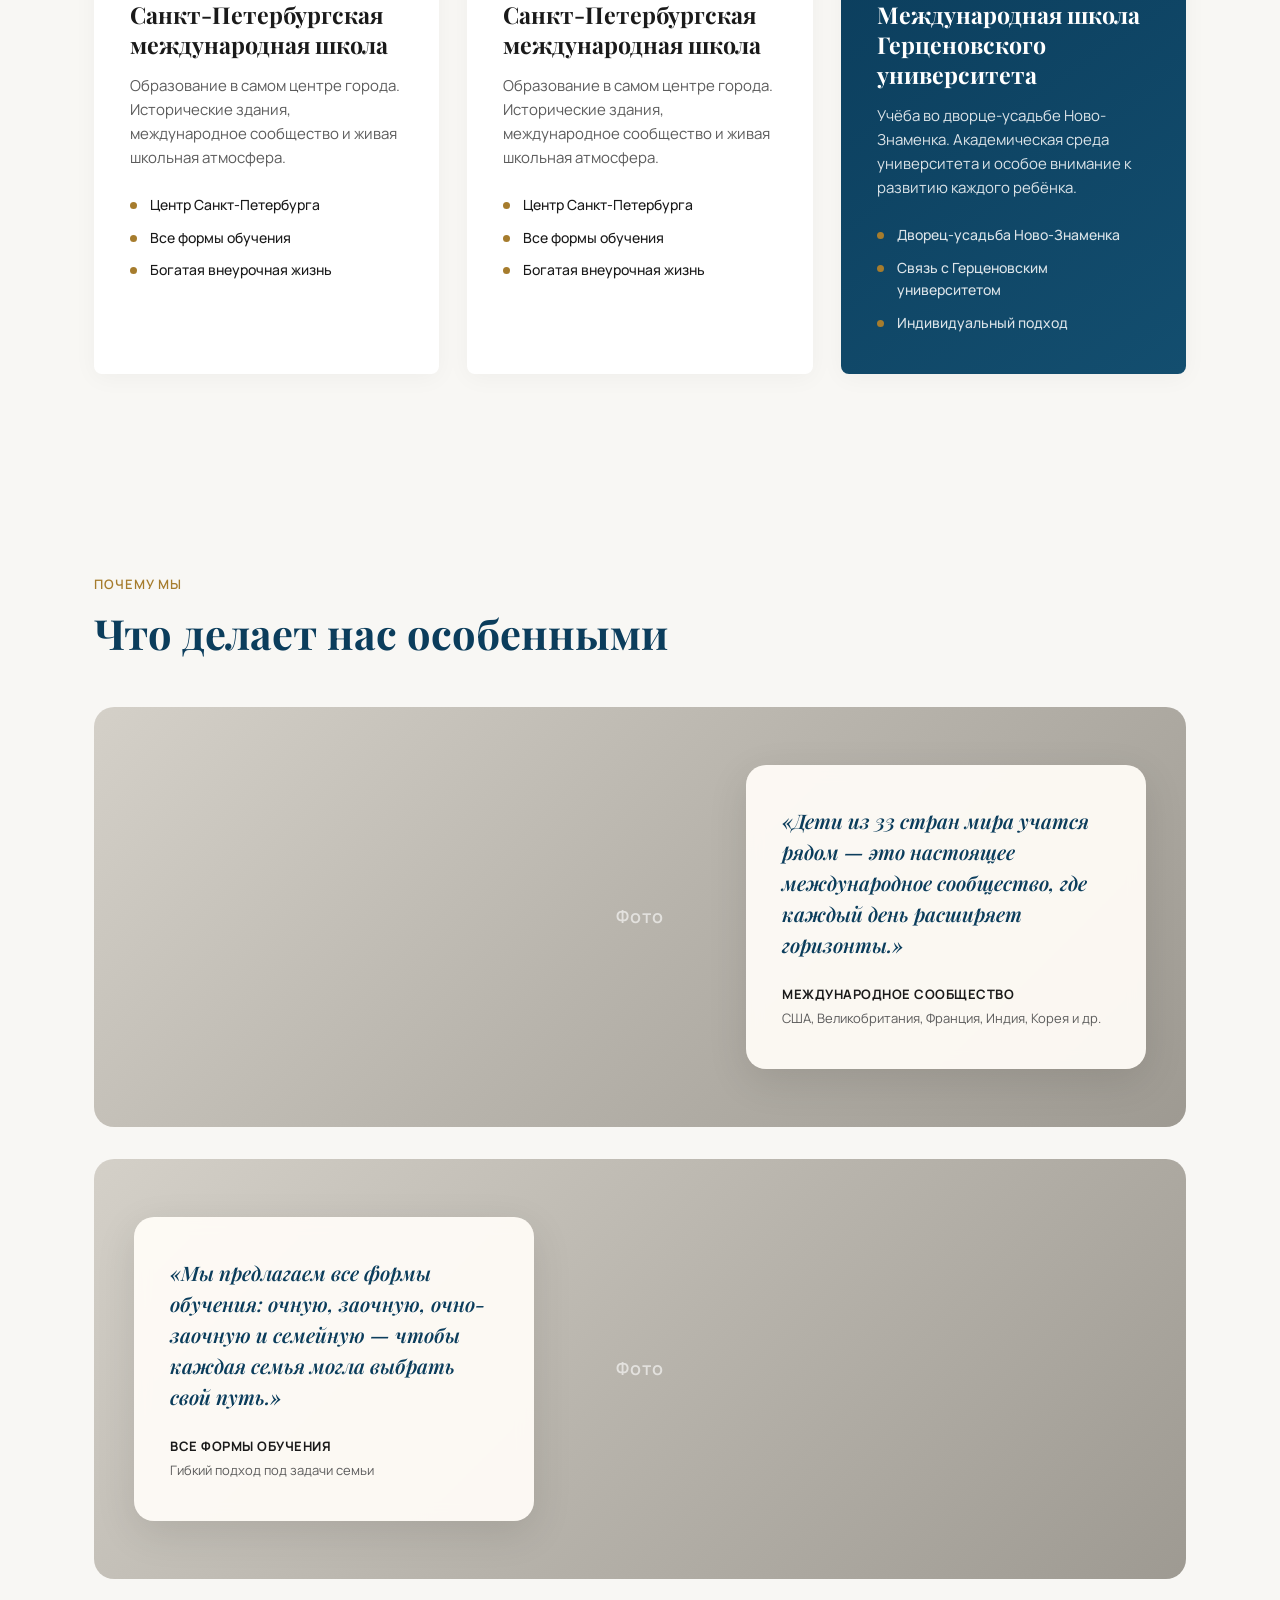
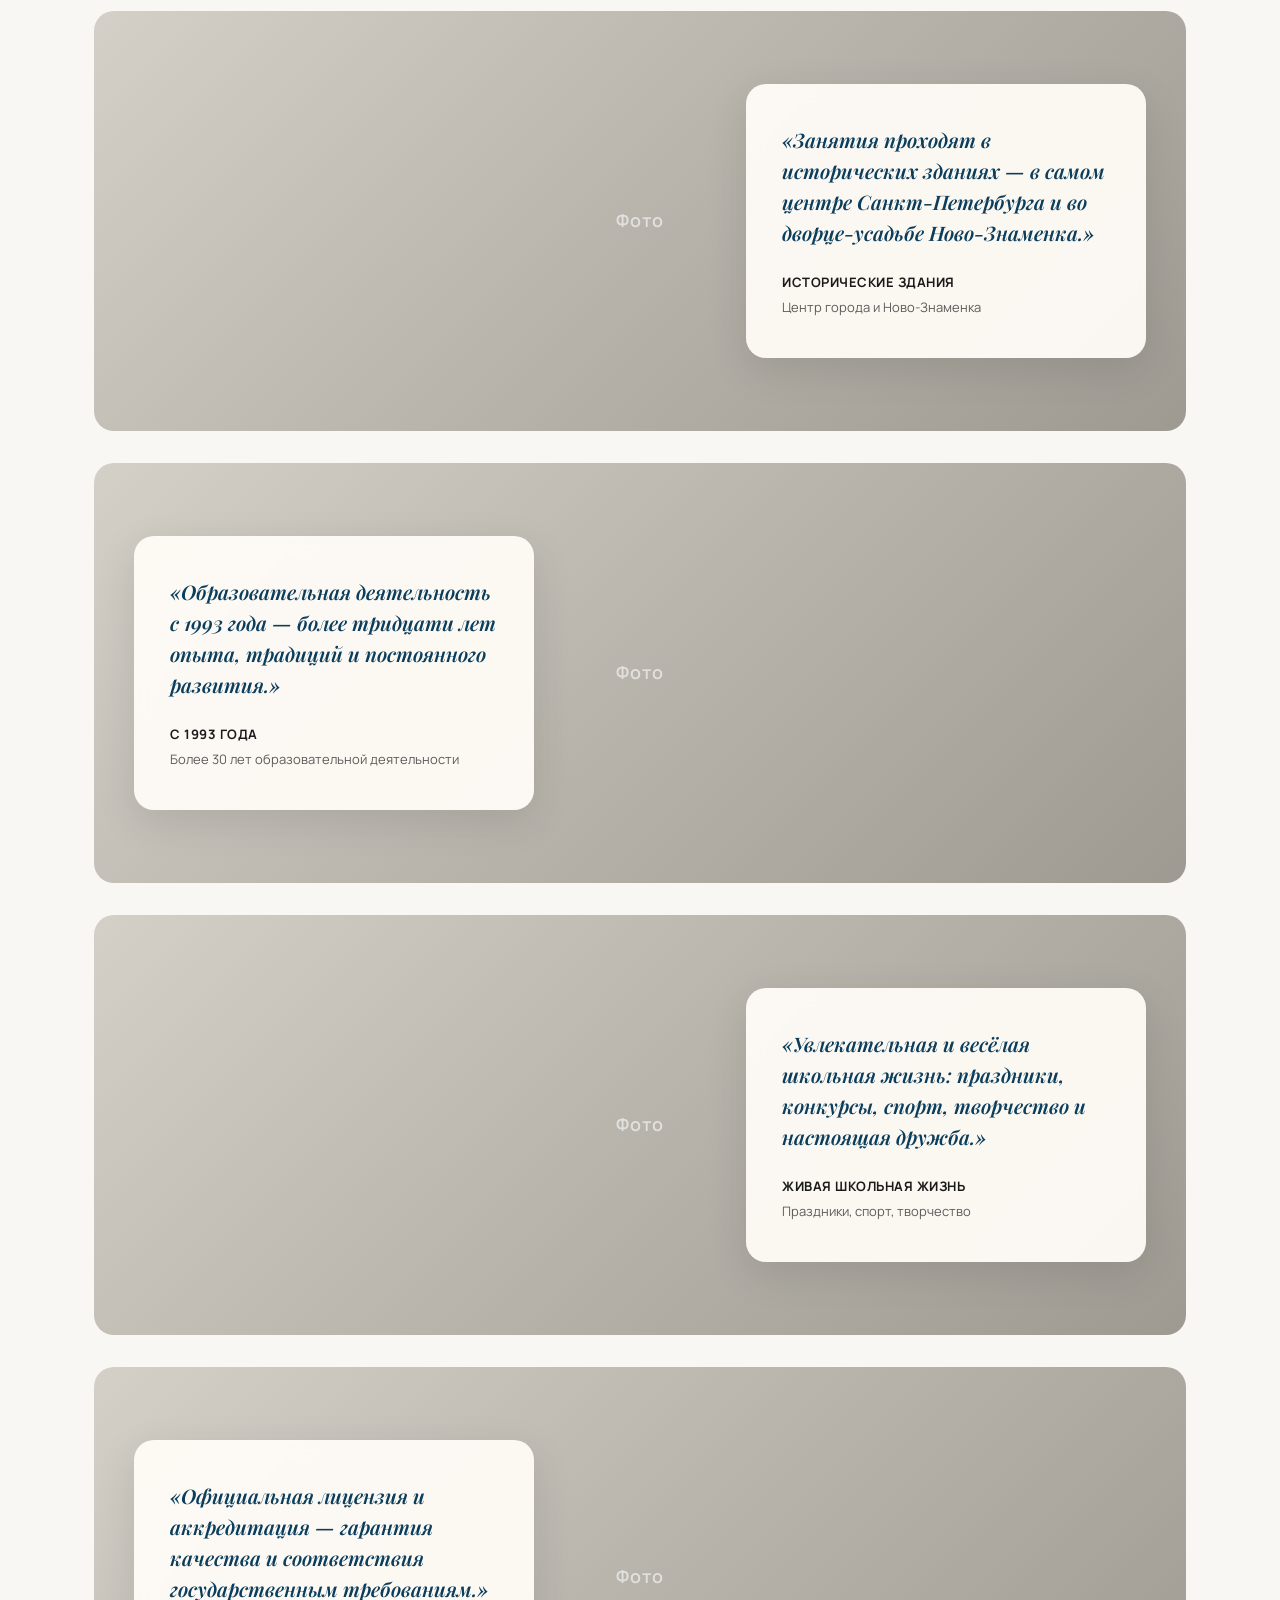
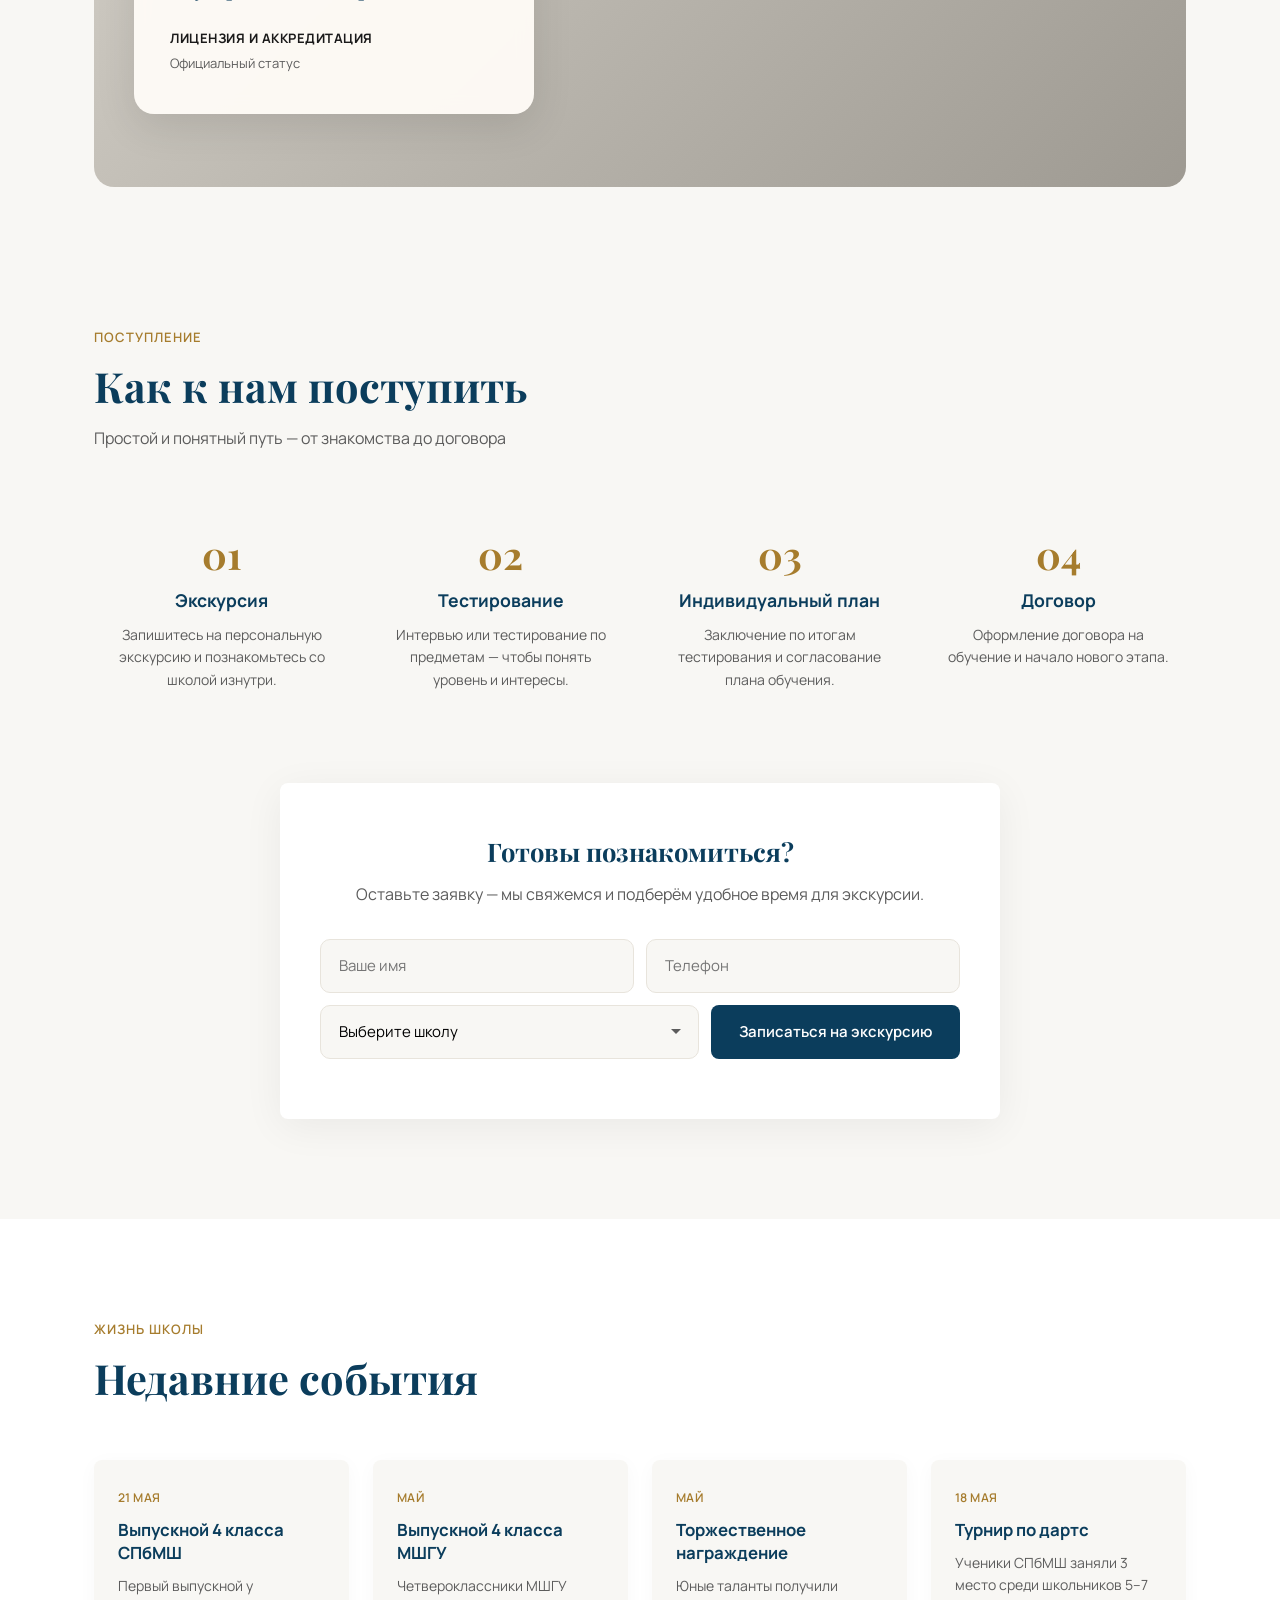
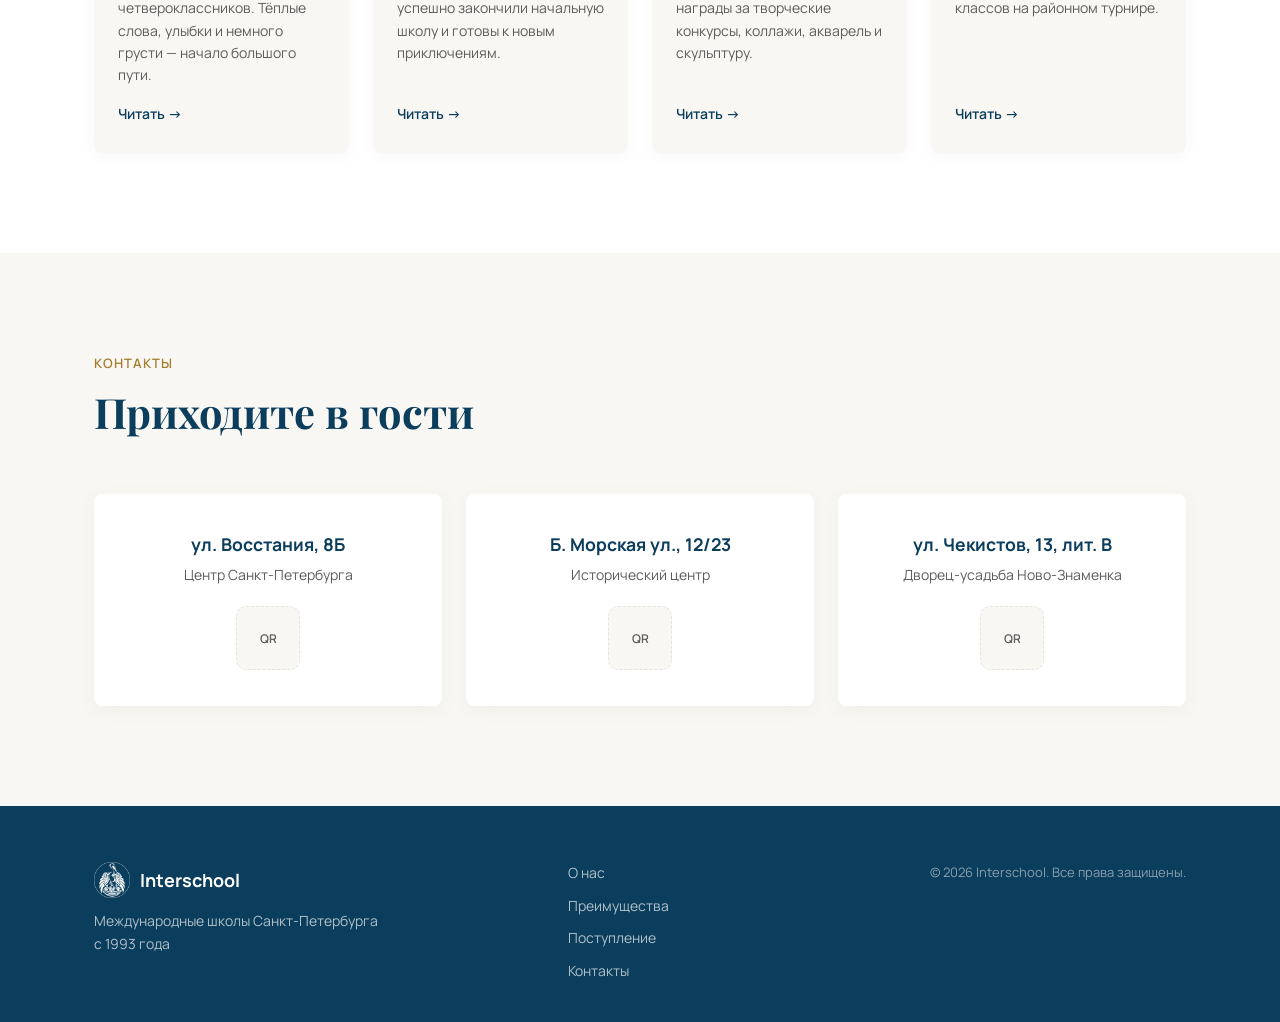
==== commit 2b8b2e6c: "Add files via upload" ====
--- a/index.html
+++ b/index.html
@@ -1,365 +1,392 @@
-<!DOCTYPE html>
-<html lang="ru">
-<head>
-  <meta charset="UTF-8">
-  <meta name="viewport" content="width=device-width, initial-scale=1.0">
-  <title>Международные школы · Санкт-Петербург</title>
-  <meta name="description" content="Санкт-Петербургская международная школа и Международная школа Герценовского университета. Международное сообщество, исторические здания, все формы обучения с 1993 года.">
-  <link rel="preconnect" href="https://fonts.googleapis.com">
-  <link rel="preconnect" href="https://fonts.gstatic.com" crossorigin>
-  <link href="https://fonts.googleapis.com/css2?family=Manrope:wght@400;500;600;700;800&family=Playfair+Display:wght@600;700&display=swap" rel="stylesheet">
-  <link rel="stylesheet" href="styles.css">
-</head>
-<body>
-  <!-- Header -->
-  <header class="header" id="header">
-    <div class="container header__inner">
-      <a href="#" class="logo">
-        <span id="mark" class="logo__mark"></span>
-        <span class="logo__text">Interschool</span>
-      </a>
-
-      <nav class="nav" id="nav">
-        <a href="#about" class="nav__link">О нас</a>
-		<a href="#" class="nav__link">Наши учителя</a>
-        <a href="#advantages" class="nav__link">Почему мы</a>
-        <a href="#admission" class="nav__link">Поступление</a>
-        <a href="#life" class="nav__link">Жизнь школы</a>
-        <a href="#contacts" class="nav__link">Контакты</a>
-      </nav>
-
-      <div class="header__actions">
-        <a href="#admission" class="btn btn--primary btn--sm">Записаться</a>
-        <button class="burger" id="burger" aria-label="Меню">
-          <span></span><span></span><span></span>
-        </button>
-      </div>
-    </div>
-  </header>
-
-<!-- Hero -->
-  <section class="hero">
-    <div class="container hero__inner">
-      <div class="hero__content">
-        <p class="section__eyebrow">Санкт-Петербург · преподаём с 1993 года</p>
-        <h1 class="hero__title">
-          Международное 
-          образование<br>
-          <span>в сердце города</span>
-        </h1>
-      </div>
-    </div>
-  </section>
-  <!-- Why us / Director -->
-  <section class="section director" id="why">
-    <div class="container">
-      <div class="section__header">
-        <p class="section__eyebrow">Почему мы</p>
-        <h2 class="section__title">Слово директора</h2>
-      </div>
-
-      <div class="director__inner">
-        <div class="director__photo">
-          <div class="director__placeholder">
-            <span>Фото<br>директора</span>
-          </div>
-        </div>
-        <div class="director__content">
-          <blockquote class="director__quote">
-            Lorem ipsum dolor sit amet, consectetur adipiscing elit. Sed do eiusmod tempor incididunt ut labore et dolore magna aliqua. Ut enim ad minim veniam, quis nostrud exercitation ullamco laboris nisi ut aliquip ex ea commodo consequat.
-          </blockquote>
-          <p class="director__text">
-            Duis aute irure dolor in reprehenderit in voluptate velit esse cillum dolore eu fugiat nulla pariatur. Excepteur sint occaecat cupidatat non proident, sunt in culpa qui officia deserunt mollit anim id est laborum. Curabitur pretium tincidunt lacus.
-          </p>
-          <p class="director__text">
-            Nulla gravida orci a odio. Nullam varius, turpis et commodo pharetra, est eros bibendum elit, nec luctus magna felis sollicitudin mauris. Integer in mauris eu nibh euismod gravida.
-          </p>
-          <div class="director__sign">
-            <strong>Лаптева Лилия Брониславовна</strong>
-            <span>Директор</span>
-          </div>
-        </div>
-      </div>
-    </div>
-  </section>
-  <!-- About / Schools -->
-  <section class="section about" id="about">
-    <div class="container">
-      <div class="section__header">
-        <p class="section__eyebrow">О школах</p>
-        <h2 class="section__title">Одна философия.<br>Две уникальные площадки.</h2>
-      </div>
-
-      <div class="schools">
-        <article class="school-card">
-          <div class="school-card__badge">СПбМШ</div>
-          <h3 class="school-card__title">Санкт-Петербургская<br>международная школа</h3>
-          <p class="school-card__text">
-            Образование в самом центре города. Исторические здания, 
-            международное сообщество и живая школьная атмосфера.
-          </p>
-          <ul class="school-card__list">
-            <li>Центр Санкт-Петербурга</li>
-            <li>Все формы обучения</li>
-            <li>Богатая внеурочная жизнь</li>
-          </ul>
-        </article>
-
-        <article class="school-card school-card--alt">
-          <div class="school-card__badge">МШГУ</div>
-          <h3 class="school-card__title">Международная школа<br>Герценовского университета</h3>
-          <p class="school-card__text">
-            Учёба во дворце-усадьбе Ново-Знаменка. Академическая среда 
-            университета и особое внимание к развитию каждого ребёнка.
-          </p>
-          <ul class="school-card__list">
-            <li>Дворец-усадьба Ново-Знаменка</li>
-            <li>Связь с Герценовским университетом</li>
-            <li>Индивидуальный подход</li>
-          </ul>
-        </article>
-      </div>
-    </div>
-  </section>
-
-  <!-- Advantages -->
-  <section class="section advantages" id="advantages">
-    <div class="container">
-      <div class="section__header section__header--center">
-        <p class="section__eyebrow">Почему мы</p>
-        <h2 class="section__title">Что делает нас особенными</h2>
-      </div>
-    </div>
-
-    <div class="advantages__stack">
-      <!-- 1 -->
-      <div class="adv-block">
-        <div class="adv-block__bg">
-          <div class="adv-block__placeholder">Фото</div>
-        </div>
-        <div class="adv-block__card">
-          <p class="adv-block__text">«Дети из 33 стран мира учатся рядом — это настоящее международное сообщество, где каждый день расширяет горизонты.»</p>
-          <div class="adv-block__meta">
-            <strong>Международное сообщество</strong>
-            <span>США, Великобритания, Франция, Индия, Корея и др.</span>
-          </div>
-        </div>
-      </div>
-
-      <!-- 2 -->
-      <div class="adv-block adv-block--flip">
-        <div class="adv-block__bg">
-          <div class="adv-block__placeholder">Фото</div>
-        </div>
-        <div class="adv-block__card">
-          <p class="adv-block__text">«Мы предлагаем все формы обучения: очную, заочную, очно-заочную и семейную — чтобы каждая семья могла выбрать свой путь.»</p>
-          <div class="adv-block__meta">
-            <strong>Все формы обучения</strong>
-            <span>Гибкий подход под задачи семьи</span>
-          </div>
-        </div>
-      </div>
-
-      <!-- 3 -->
-      <div class="adv-block">
-        <div class="adv-block__bg">
-          <div class="adv-block__placeholder">Фото</div>
-        </div>
-        <div class="adv-block__card">
-          <p class="adv-block__text">«Занятия проходят в исторических зданиях — в самом центре Санкт-Петербурга и во дворце-усадьбе Ново-Знаменка.»</p>
-          <div class="adv-block__meta">
-            <strong>Исторические здания</strong>
-            <span>Центр города и Ново-Знаменка</span>
-          </div>
-        </div>
-      </div>
-
-      <!-- 4 -->
-      <div class="adv-block adv-block--flip">
-        <div class="adv-block__bg">
-          <div class="adv-block__placeholder">Фото</div>
-        </div>
-        <div class="adv-block__card">
-          <p class="adv-block__text">«Образовательная деятельность с 1993 года — более тридцати лет опыта, традиций и постоянного развития.»</p>
-          <div class="adv-block__meta">
-            <strong>С 1993 года</strong>
-            <span>Более 30 лет образовательной деятельности</span>
-          </div>
-        </div>
-      </div>
-
-      <!-- 5 -->
-      <div class="adv-block">
-        <div class="adv-block__bg">
-          <div class="adv-block__placeholder">Фото</div>
-        </div>
-        <div class="adv-block__card">
-          <p class="adv-block__text">«Увлекательная и весёлая школьная жизнь: праздники, конкурсы, спорт, творчество и настоящая дружба.»</p>
-          <div class="adv-block__meta">
-            <strong>Живая школьная жизнь</strong>
-            <span>Праздники, спорт, творчество</span>
-          </div>
-        </div>
-      </div>
-
-      <!-- 6 -->
-      <div class="adv-block adv-block--flip">
-        <div class="adv-block__bg">
-          <div class="adv-block__placeholder">Фото</div>
-        </div>
-        <div class="adv-block__card">
-          <p class="adv-block__text">«Официальная лицензия и аккредитация — гарантия качества и соответствия государственным требованиям.»</p>
-          <div class="adv-block__meta">
-            <strong>Лицензия и аккредитация</strong>
-            <span>Официальный статус</span>
-          </div>
-        </div>
-      </div>
-    </div>
-  </section>
-
-  <!-- Admission -->
-  <section class="section admission" id="admission">
-    <div class="container">
-      <div class="section__header section__header--center">
-        <p class="section__eyebrow">Поступление</p>
-        <h2 class="section__title">Как к нам поступить</h2>
-        <p class="section__desc">Простой и понятный путь — от знакомства до договора</p>
-      </div>
-
-      <div class="steps">
-        <div class="step">
-          <div class="step__number">01</div>
-          <h3 class="step__title">Экскурсия</h3>
-          <p class="step__text">Запишитесь на персональную экскурсию и познакомьтесь со школой изнутри.</p>
-        </div>
-        <div class="step">
-          <div class="step__number">02</div>
-          <h3 class="step__title">Тестирование</h3>
-          <p class="step__text">Интервью или тестирование по предметам — чтобы понять уровень и интересы.</p>
-        </div>
-        <div class="step">
-          <div class="step__number">03</div>
-          <h3 class="step__title">Индивидуальный план</h3>
-          <p class="step__text">Заключение по итогам тестирования и согласование плана обучения.</p>
-        </div>
-        <div class="step">
-          <div class="step__number">04</div>
-          <h3 class="step__title">Договор</h3>
-          <p class="step__text">Оформление договора на обучение и начало нового этапа.</p>
-        </div>
-      </div>
-
-      <div class="admission__cta">
-        <div class="admission__box">
-          <h3>Готовы познакомиться?</h3>
-          <p>Оставьте заявку — мы свяжемся и подберём удобное время для экскурсии.</p>
-          <form class="form" id="lead-form">
-            <div class="form__row">
-              <input type="text" name="name" placeholder="Ваше имя" required>
-              <input type="tel" name="phone" placeholder="Телефон" required>
-            </div>
-            <div class="form__row">
-              <select name="school" required>
-                <option value="" disabled selected>Выберите школу</option>
-                <option value="spbms">СПбМШ</option>
-                <option value="mshu">МШГУ</option>
-              </select>
-              <button type="submit" class="btn btn--primary">Записаться на экскурсию</button>
-            </div>
-          </form>
-        </div>
-      </div>
-    </div>
-  </section>
-
-  <!-- Life / News -->
-  <section class="section life" id="life">
-    <div class="container">
-      <div class="section__header">
-        <p class="section__eyebrow">Жизнь школы</p>
-        <h2 class="section__title">Недавние события</h2>
-      </div>
-
-      <div class="news">
-        <article class="news-card">
-          <div class="news-card__date">21 мая</div>
-          <h3 class="news-card__title">Выпускной 4 класса СПбМШ</h3>
-          <p class="news-card__text">Первый выпускной у четвероклассников. Тёплые слова, улыбки и немного грусти — начало большого пути.</p>
-          <a href="#" class="news-card__link">Читать →</a>
-        </article>
-        <article class="news-card">
-          <div class="news-card__date">Май</div>
-          <h3 class="news-card__title">Выпускной 4 класса МШГУ</h3>
-          <p class="news-card__text">Четвероклассники МШГУ успешно закончили начальную школу и готовы к новым приключениям.</p>
-          <a href="#" class="news-card__link">Читать →</a>
-        </article>
-        <article class="news-card">
-          <div class="news-card__date">Май</div>
-          <h3 class="news-card__title">Торжественное награждение</h3>
-          <p class="news-card__text">Юные таланты получили награды за творческие конкурсы, коллажи, акварель и скульптуру.</p>
-          <a href="#" class="news-card__link">Читать →</a>
-        </article>
-        <article class="news-card">
-          <div class="news-card__date">18 мая</div>
-          <h3 class="news-card__title">Турнир по дартс</h3>
-          <p class="news-card__text">Ученики СПбМШ заняли 3 место среди школьников 5–7 классов на районном турнире.</p>
-          <a href="#" class="news-card__link">Читать →</a>
-        </article>
-      </div>
-    </div>
-  </section>
-
-  <!-- Contacts -->
-  <section class="section contacts" id="contacts">
-    <div class="container">
-      <div class="section__header section__header--center">
-        <p class="section__eyebrow">Контакты</p>
-        <h2 class="section__title">Приходите в гости</h2>
-      </div>
-
-      <div class="contacts__grid">
-        <div class="contact-card">
-          <h3>ул. Восстания, 8Б</h3>
-          <p>Центр Санкт-Петербурга</p>
-          <div class="contact-card__qr">QR</div>
-        </div>
-        <div class="contact-card">
-          <h3>Б. Морская ул., 12/23</h3>
-          <p>Исторический центр</p>
-          <div class="contact-card__qr">QR</div>
-        </div>
-        <div class="contact-card">
-          <h3>ул. Чекистов, 13, лит. В</h3>
-          <p>Дворец-усадьба Ново-Знаменка</p>
-          <div class="contact-card__qr">QR</div>
-        </div>
-      </div>
-    </div>
-  </section>
-
-  <!-- Footer -->
-  <footer class="footer">
-    <div class="container footer__inner">
-      <div class="footer__brand">
-        <a href="#" class="logo logo--footer">
-		  <span id="mark" class="logo__mark"></span>
-          <span class="logo__text">Interschool</span>
-        </a>
-        <p>Международные школы Санкт-Петербурга<br>с 1993 года</p>
-      </div>
-      <div class="footer__links">
-        <a href="#about">О нас</a>
-        <a href="#advantages">Преимущества</a>
-        <a href="#admission">Поступление</a>
-        <a href="#contacts">Контакты</a>
-      </div>
-      <div class="footer__copy">
-        <p>© 2026 Interschool. Все права защищены.</p>
-      </div>
-    </div>
-  </footer>
-
-  <script src="script.js"></script>
-</body>
+<!DOCTYPE html>
+<html lang="ru">
+<head>
+  <meta charset="UTF-8">
+  <meta name="viewport" content="width=device-width, initial-scale=1.0">
+  <title>Международные школы · Санкт-Петербург</title>
+  <meta name="description" content="Санкт-Петербургская международная школа и Международная школа Герценовского университета. Международное сообщество, исторические здания, все формы обучения с 1993 года.">
+  <link rel="preconnect" href="https://fonts.googleapis.com">
+  <link rel="preconnect" href="https://fonts.gstatic.com" crossorigin>
+  <link href="https://fonts.googleapis.com/css2?family=Manrope:wght@400;500;600;700;800&family=Playfair+Display:wght@600;700&display=swap" rel="stylesheet">
+  <link rel="stylesheet" href="styles.css">
+</head>
+<body>
+  <!-- Header -->
+  <header class="header" id="header">
+    <div class="container header__inner">
+      <a href="#" class="logo">
+        <span id="mark" class="logo__mark"></span>
+        <span class="logo__text">Interschool</span>
+      </a>
+
+      <nav class="nav" id="nav">
+        <div class="nav__item nav__item--has-sub">
+          <a href="#about" class="nav__link">О нас</a>
+          <div class="nav__dropdown">
+            <a href="education-model.html" class="nav__dropdown-link">Образовательная модель</a>
+            <a href="#about" class="nav__dropdown-link">МШГУ</a>
+            <a href="#about" class="nav__dropdown-link">СПбМШ</a>
+            <a href="#about" class="nav__dropdown-link">Администрация</a>
+          </div>
+        </div>
+        <a href="teachers.html" class="nav__link">Наши учителя</a>
+        <a href="#advantages" class="nav__link">Почему мы</a>
+        <div class="nav__item nav__item--has-sub">
+          <a href="#admission" class="nav__link">Поступление</a>
+          <div class="nav__dropdown">
+            <a href="learning-formats.html" class="nav__dropdown-link">Формы обучения</a>
+            <a href="#admission" class="nav__dropdown-link">Как поступить</a>
+            <a href="#admission" class="nav__dropdown-link">Документы</a>
+          </div>
+        </div>
+        <a href="#life" class="nav__link">Жизнь школы</a>
+        <a href="#contacts" class="nav__link">Контакты</a>
+      </nav>
+
+      <div class="header__actions">
+        <a href="#admission" class="btn btn--primary btn--sm">Записаться</a>
+        <button class="burger" id="burger" aria-label="Меню">
+          <span></span><span></span><span></span>
+        </button>
+      </div>
+    </div>
+  </header>
+
+<!-- Hero -->
+  <section class="hero">
+    <div class="container hero__inner">
+      <div class="hero__content">
+        <p class="section__eyebrow">Санкт-Петербург · преподаём с 1993 года</p>
+        <h1 class="hero__title">
+          Современное 
+          образование<br>
+          <span>в сердце города</span>
+        </h1>
+      </div>
+    </div>
+  </section>
+  <!-- Why us / Director -->
+  <section class="section director" id="why">
+    <div class="container">
+      <div class="section__header">
+        <p class="section__eyebrow">Почему мы</p>
+        <h2 class="section__title">Слово директора</h2>
+      </div>
+
+      <div class="director__inner">
+        <div class="director__photo">
+          <div class="director__placeholder">
+            <span>Фото<br>директора</span>
+          </div>
+        </div>
+        <div class="director__content">
+          <blockquote class="director__quote">
+            Lorem ipsum dolor sit amet, consectetur adipiscing elit. Sed do eiusmod tempor incididunt ut labore et dolore magna aliqua. Ut enim ad minim veniam, quis nostrud exercitation ullamco laboris nisi ut aliquip ex ea commodo consequat.
+          </blockquote>
+          <p class="director__text">
+            Duis aute irure dolor in reprehenderit in voluptate velit esse cillum dolore eu fugiat nulla pariatur. Excepteur sint occaecat cupidatat non proident, sunt in culpa qui officia deserunt mollit anim id est laborum. Curabitur pretium tincidunt lacus.
+          </p>
+          <p class="director__text">
+            Nulla gravida orci a odio. Nullam varius, turpis et commodo pharetra, est eros bibendum elit, nec luctus magna felis sollicitudin mauris. Integer in mauris eu nibh euismod gravida.
+          </p>
+          <div class="director__sign">
+            <strong>Лаптева Лилия Брониславовна</strong>
+            <span>Директор</span>
+          </div>
+        </div>
+      </div>
+    </div>
+  </section>
+  <!-- About / Schools -->
+  <section class="section about" id="about">
+    <div class="container">
+      <div class="section__header">
+        <p class="section__eyebrow">О школах</p>
+        <h2 class="section__title">Одна философия.<br>Три уникальные площадки.</h2>
+      </div>
+
+      <div class="schools">
+        <article class="school-card">
+          <div class="school-card__badge">СПбМШ</div>
+          <h3 class="school-card__title">Санкт-Петербургская<br>международная школа</h3>
+          <p class="school-card__text">
+            Образование в самом центре города. Исторические здания, 
+            международное сообщество и живая школьная атмосфера.
+          </p>
+          <ul class="school-card__list">
+            <li>Центр Санкт-Петербурга</li>
+            <li>Все формы обучения</li>
+            <li>Богатая внеурочная жизнь</li>
+          </ul>
+        </article>
+		<article class="school-card">
+          <div class="school-card__badge">СПбМШ</div>
+          <h3 class="school-card__title">Санкт-Петербургская<br>международная школа</h3>
+          <p class="school-card__text">
+            Образование в самом центре города. Исторические здания, 
+            международное сообщество и живая школьная атмосфера.
+          </p>
+          <ul class="school-card__list">
+            <li>Центр Санкт-Петербурга</li>
+            <li>Все формы обучения</li>
+            <li>Богатая внеурочная жизнь</li>
+          </ul>
+        </article>
+        <article class="school-card school-card--alt">
+          <div class="school-card__badge">МШГУ</div>
+          <h3 class="school-card__title">Международная школа<br>Герценовского университета</h3>
+          <p class="school-card__text">
+            Учёба во дворце-усадьбе Ново-Знаменка. Академическая среда 
+            университета и особое внимание к развитию каждого ребёнка.
+          </p>
+          <ul class="school-card__list">
+            <li>Дворец-усадьба Ново-Знаменка</li>
+            <li>Связь с Герценовским университетом</li>
+            <li>Индивидуальный подход</li>
+          </ul>
+        </article>
+      </div>
+    </div>
+  </section>
+
+  <!-- Advantages -->
+  <section class="section advantages" id="advantages">
+    <div class="container">
+      <div class="section__header section__header--center">
+        <p class="section__eyebrow">Почему мы</p>
+        <h2 class="section__title">Что делает нас особенными</h2>
+      </div>
+    </div>
+
+    <div class="advantages__stack">
+      <!-- 1 -->
+      <div class="adv-block">
+        <div class="adv-block__bg">
+          <div class="adv-block__placeholder">Фото</div>
+        </div>
+        <div class="adv-block__card">
+          <p class="adv-block__text">«Дети из 33 стран мира учатся рядом — это настоящее международное сообщество, где каждый день расширяет горизонты.»</p>
+          <div class="adv-block__meta">
+            <strong>Международное сообщество</strong>
+            <span>США, Великобритания, Франция, Индия, Корея и др.</span>
+          </div>
+        </div>
+      </div>
+
+      <!-- 2 -->
+      <div class="adv-block adv-block--flip">
+        <div class="adv-block__bg">
+          <div class="adv-block__placeholder">Фото</div>
+        </div>
+        <div class="adv-block__card">
+          <p class="adv-block__text">«Мы предлагаем все формы обучения: очную, заочную, очно-заочную и семейную — чтобы каждая семья могла выбрать свой путь.»</p>
+          <div class="adv-block__meta">
+            <strong>Все формы обучения</strong>
+            <span>Гибкий подход под задачи семьи</span>
+          </div>
+        </div>
+      </div>
+
+      <!-- 3 -->
+      <div class="adv-block">
+        <div class="adv-block__bg">
+          <div class="adv-block__placeholder">Фото</div>
+        </div>
+        <div class="adv-block__card">
+          <p class="adv-block__text">«Занятия проходят в исторических зданиях — в самом центре Санкт-Петербурга и во дворце-усадьбе Ново-Знаменка.»</p>
+          <div class="adv-block__meta">
+            <strong>Исторические здания</strong>
+            <span>Центр города и Ново-Знаменка</span>
+          </div>
+        </div>
+      </div>
+
+      <!-- 4 -->
+      <div class="adv-block adv-block--flip">
+        <div class="adv-block__bg">
+          <div class="adv-block__placeholder">Фото</div>
+        </div>
+        <div class="adv-block__card">
+          <p class="adv-block__text">«Образовательная деятельность с 1993 года — более тридцати лет опыта, традиций и постоянного развития.»</p>
+          <div class="adv-block__meta">
+            <strong>С 1993 года</strong>
+            <span>Более 30 лет образовательной деятельности</span>
+          </div>
+        </div>
+      </div>
+
+      <!-- 5 -->
+      <div class="adv-block">
+        <div class="adv-block__bg">
+          <div class="adv-block__placeholder">Фото</div>
+        </div>
+        <div class="adv-block__card">
+          <p class="adv-block__text">«Увлекательная и весёлая школьная жизнь: праздники, конкурсы, спорт, творчество и настоящая дружба.»</p>
+          <div class="adv-block__meta">
+            <strong>Живая школьная жизнь</strong>
+            <span>Праздники, спорт, творчество</span>
+          </div>
+        </div>
+      </div>
+
+      <!-- 6 -->
+      <div class="adv-block adv-block--flip">
+        <div class="adv-block__bg">
+          <div class="adv-block__placeholder">Фото</div>
+        </div>
+        <div class="adv-block__card">
+          <p class="adv-block__text">«Официальная лицензия и аккредитация — гарантия качества и соответствия государственным требованиям.»</p>
+          <div class="adv-block__meta">
+            <strong>Лицензия и аккредитация</strong>
+            <span>Официальный статус</span>
+          </div>
+        </div>
+      </div>
+    </div>
+  </section>
+
+  <!-- Admission -->
+  <section class="section admission" id="admission">
+    <div class="container">
+      <div class="section__header section__header--center">
+        <p class="section__eyebrow">Поступление</p>
+        <h2 class="section__title">Как к нам поступить</h2>
+        <p class="section__desc">Простой и понятный путь — от знакомства до договора</p>
+      </div>
+
+      <div class="steps">
+        <div class="step">
+          <div class="step__number">01</div>
+          <h3 class="step__title">Экскурсия</h3>
+          <p class="step__text">Запишитесь на персональную экскурсию и познакомьтесь со школой изнутри.</p>
+        </div>
+        <div class="step">
+          <div class="step__number">02</div>
+          <h3 class="step__title">Тестирование</h3>
+          <p class="step__text">Интервью или тестирование по предметам — чтобы понять уровень и интересы.</p>
+        </div>
+        <div class="step">
+          <div class="step__number">03</div>
+          <h3 class="step__title">Индивидуальный план</h3>
+          <p class="step__text">Заключение по итогам тестирования и согласование плана обучения.</p>
+        </div>
+        <div class="step">
+          <div class="step__number">04</div>
+          <h3 class="step__title">Договор</h3>
+          <p class="step__text">Оформление договора на обучение и начало нового этапа.</p>
+        </div>
+      </div>
+
+      <div class="admission__cta">
+        <div class="admission__box">
+          <h3>Готовы познакомиться?</h3>
+          <p>Оставьте заявку — мы свяжемся и подберём удобное время для экскурсии.</p>
+          <form class="form" id="lead-form">
+            <div class="form__row">
+              <input type="text" name="name" placeholder="Ваше имя" required>
+              <input type="tel" name="phone" placeholder="Телефон" required>
+            </div>
+            <div class="form__row">
+              <select name="school" required>
+                <option value="" disabled selected>Выберите школу</option>
+                <option value="spbms">СПбМШ</option>
+                <option value="mshu">МШГУ</option>
+              </select>
+              <button type="submit" class="btn btn--primary">Записаться на экскурсию</button>
+            </div>
+          </form>
+        </div>
+      </div>
+    </div>
+  </section>
+
+  <!-- Life / News -->
+  <section class="section life" id="life">
+    <div class="container">
+      <div class="section__header">
+        <p class="section__eyebrow">Жизнь школы</p>
+        <h2 class="section__title">Недавние события</h2>
+      </div>
+
+      <div class="news">
+        <article class="news-card">
+          <div class="news-card__date">21 мая</div>
+          <h3 class="news-card__title">Выпускной 4 класса СПбМШ</h3>
+          <p class="news-card__text">Первый выпускной у четвероклассников. Тёплые слова, улыбки и немного грусти — начало большого пути.</p>
+          <a href="#" class="news-card__link">Читать →</a>
+        </article>
+        <article class="news-card">
+          <div class="news-card__date">Май</div>
+          <h3 class="news-card__title">Выпускной 4 класса МШГУ</h3>
+          <p class="news-card__text">Четвероклассники МШГУ успешно закончили начальную школу и готовы к новым приключениям.</p>
+          <a href="#" class="news-card__link">Читать →</a>
+        </article>
+        <article class="news-card">
+          <div class="news-card__date">Май</div>
+          <h3 class="news-card__title">Торжественное награждение</h3>
+          <p class="news-card__text">Юные таланты получили награды за творческие конкурсы, коллажи, акварель и скульптуру.</p>
+          <a href="#" class="news-card__link">Читать →</a>
+        </article>
+        <article class="news-card">
+          <div class="news-card__date">18 мая</div>
+          <h3 class="news-card__title">Турнир по дартс</h3>
+          <p class="news-card__text">Ученики СПбМШ заняли 3 место среди школьников 5–7 классов на районном турнире.</p>
+          <a href="#" class="news-card__link">Читать →</a>
+        </article>
+      </div>
+    </div>
+  </section>
+
+  <!-- Contacts -->
+  <section class="section contacts" id="contacts">
+    <div class="container">
+      <div class="section__header section__header--center">
+        <p class="section__eyebrow">Контакты</p>
+        <h2 class="section__title">Приходите в гости</h2>
+      </div>
+
+      <div class="contacts__grid">
+        <div class="contact-card">
+          <h3>ул. Восстания, 8Б</h3>
+          <p>Центр Санкт-Петербурга</p>
+          <div class="contact-card__qr">QR</div>
+        </div>
+        <div class="contact-card">
+          <h3>Б. Морская ул., 12/23</h3>
+          <p>Исторический центр</p>
+          <div class="contact-card__qr">QR</div>
+        </div>
+        <div class="contact-card">
+          <h3>ул. Чекистов, 13, лит. В</h3>
+          <p>Дворец-усадьба Ново-Знаменка</p>
+          <div class="contact-card__qr">QR</div>
+        </div>
+      </div>
+    </div>
+  </section>
+
+  <!-- Footer -->
+  <footer class="footer">
+    <div class="container footer__inner">
+      <div class="footer__brand">
+        <a href="#" class="logo logo--footer">
+		  <span id="mark" class="logo__mark"></span>
+          <span class="logo__text">Interschool</span>
+        </a>
+        <p>Международные школы Санкт-Петербурга<br>с 1993 года</p>
+      </div>
+      <div class="footer__links">
+        <a href="#about">О нас</a>
+        <a href="#advantages">Преимущества</a>
+        <a href="#admission">Поступление</a>
+        <a href="#contacts">Контакты</a>
+      </div>
+      <div class="footer__copy">
+        <p>© 2026 Interschool. Все права защищены.</p>
+      </div>
+    </div>
+  </footer>
+
+  <script src="script.js"></script>
+</body>
 </html>
--- a/styles.css
+++ b/styles.css
@@ -1,958 +1,1770 @@
-/* ============================================
-   Interschool — Improved Design
-   Modern, clean, educational
-   ============================================ */
-
-:root {
-  /* Colors */
-  --color-bg: #F8F7F4;
-  --color-surface: #FFFFFF;
-  --color-text: #1A1A1A;
-  --color-text-muted: #5C5C5C;
-  --color-primary: #0B3D5C;        /* Deep navy */
-  --color-primary-hover: #0A2F47;
-  --color-accent: #C9A227;         /* Warm gold */
-  --color-accent-soft: #F5EED9;
-  //--color-border: #E8E4DC;
-  --color-success: #2D6A4F;
-
-  /* Typography */
-  --font-sans: 'Manrope', system-ui, -apple-system, sans-serif;
-  --font-display: 'Playfair Display', Georgia, serif;
-
-  /* Spacing & radius */
-  --radius: 8px;
-  --radius-sm: 10px;
-  --container: 1140px;
-  --header-h: 72px;
-
-  /* Transitions */
-  --ease: cubic-bezier(0.25, 0.1, 0.25, 1);
-}
-
-/* Reset & base */
-*, *::before, *::after {
-  box-sizing: border-box;
-  margin: 0;
-  padding: 0;
-}
-
-html {
-  scroll-behavior: smooth;
-  -webkit-font-smoothing: antialiased;
-}
-
-body {
-  font-family: var(--font-sans);
-  font-size: 16px;
-  line-height: 1.6;
-  color: var(--color-text);
-  background: var(--color-bg);
-}
-
-img { max-width: 100%; display: block; }
-a { color: inherit; text-decoration: none; }
-ul { list-style: none; }
-button, input, select {
-  font: inherit;
-  border: none;
-  outline: none;
-  background: none;
-}
-
-.container {
-  width: 100%;
-  max-width: var(--container);
-  margin: 0 auto;
-  padding: 0 24px;
-}
-
-/* ========== Buttons ========== */
-.btn {
-  display: inline-flex;
-  align-items: center;
-  justify-content: center;
-  gap: 8px;
-  padding: 14px 28px;
-  font-weight: 600;
-  font-size: 15px;
-  border-radius: 8px;
-  cursor: pointer;
-  transition: all 0.25s var(--ease);
-  white-space: nowrap;
-}
-
-.btn--primary {
-  background: var(--color-primary);
-  color: #fff;
-}
-
-.btn--primary:hover {
-  background: var(--color-primary-hover);
-  transform: translateY(-1px);
-  box-shadow: 0 8px 24px rgba(11, 61, 92, 0.25);
-}
-
-.btn--ghost {
-  background: transparent;
-  color: var(--color-primary);
-  border: 1.5px solid var(--color-border);
-}
-
-.btn--ghost:hover {
-  border-color: var(--color-primary);
-  background: rgba(11, 61, 92, 0.04);
-}
-
-.btn--sm {
-  padding: 10px 20px;
-  font-size: 14px;
-}
-
-/* ========== Header ========== */
-.header {
-  position: fixed;
-  top: 0;
-  left: 0;
-  right: 0;
-  height: var(--header-h);
-  //background: rgba(248, 247, 244, 0.85);
-  backdrop-filter: blur(12px);
-  -webkit-backdrop-filter: blur(12px);
-  border-bottom: 1px solid transparent;
-  z-index: 100;
-  transition: border-color 0.3s, background 0.3s;
-}
-
-.header.scrolled {
-  border-bottom-color: var(--color-border);
-  background: rgba(248, 247, 244, 0.95);
-}
-
-.header__inner {
-  display: flex;
-  align-items: center;
-  justify-content: space-between;
-  height: 100%;
-}
-
-.logo {
-  display: flex;
-  align-items: center;
-  gap: 10px;
-  font-weight: 700;
-  font-size: 18px;
-  color: var(--color-primary);
-}
-
-.logo__mark {
-  width: 36px;
-  height: 36px;
-  background-size: contain;
-  background-image: url("New ISHU Logo White.png");
-}
-.logo__mark__scrolled {
-
-  background-image: url("New ISHU Logo Black.png");
-}
-.nav {
-  display: flex;
-  gap: 32px;
-}
-
-.nav__link {
-  font-size: 15px;
-  font-weight: 500;
-  color: var(--color-text-muted);
-  transition: color 0.2s;
-}
-
-.nav__link:hover {
-  color: var(--color-primary);
-}
-
-.header__actions {
-  display: flex;
-  align-items: center;
-  gap: 16px;
-}
-
-.burger {
-  display: none;
-  flex-direction: column;
-  gap: 5px;
-  width: 28px;
-  cursor: pointer;
-}
-
-.burger span {
-  display: block;
-  height: 2px;
-  background: var(--color-primary);
-  border-radius: 2px;
-  transition: 0.3s;
-}
-
-/* ========== Hero ========== */
-.hero {
-  padding: calc(var(--header-h) + 80px) 0 100px;
-  overflow: hidden;
-  background: #72a5ba;
-  background-image: url(https://interschool.ru/wp-content/themes/avant/templates/main/assets/banner-1.png);
-  background-position: right;
-  background-position-y: 7px;
-  background-repeat: no-repeat;
-  backdrop-filter: blur(12px);
-  -webkit-backdrop-filter: blur(12px);
-}
-
-.hero__inner {
-  display: block;
-}
-
-.hero__content {
-  //max-width: 720px;
-}
-
-
-
-.hero__title {
-  font-family: var(--font-display);
-  font-size: clamp(2.6rem, 5vw, 3.8rem);
-  font-weight: 700;
-  line-height: 1.15;
-  color: var(--color-primary);
-  margin-bottom: 24px;
-}
-
-.hero__title span {
-  color: var(--color-text-muted);
-  font-weight: 600;
-}
-
-.hero__subtitle {
-  font-size: 17px;
-  color: var(--color-text-muted);
-  max-width: 560px;
-  line-height: 1.7;
-}
-
-/* ========== Sections ========== */
-.section {
-  padding: 100px 0;
-}
-
-.section__header {
-  margin-bottom: 56px;
-}
-
-.section__eyebrow {
-  font-size: 13px;
-  font-weight: 600;
-  letter-spacing: 0.08em;
-  text-transform: uppercase;
-  color: var(--color-accent);
-  margin-bottom: 12px;
-}
-
-.section__title {
-  font-family: var(--font-display);
-  font-size: clamp(1.9rem, 3.5vw, 2.6rem);
-  font-weight: 700;
-  color: var(--color-primary);
-  line-height: 1.25;
-}
-
-.section__desc {
-  margin-top: 14px;
-  color: var(--color-text-muted);
-  font-size: 16px;
-}
-
-/* ========== Director / Why us ========== */
-.director {
-  background: var(--color-surface);
-}
-
-.director__inner {
-  display: grid;
-  grid-template-columns: 320px 1fr;
-  gap: 56px;
-  align-items: start;
-  //max-width: 960px;
-  margin: 0 auto;
-}
-
-.director__photo {
-  position: sticky;
-  top: calc(var(--header-h) + 24px);
-}
-
-.director__placeholder {
-  aspect-ratio: 3 / 4;
-  background: var(--color-bg);
-  border: 1.5px dashed var(--color-border);
-  border-radius: var(--radius);
-  display: flex;
-  align-items: center;
-  justify-content: center;
-  text-align: center;
-  color: var(--color-text-muted);
-  font-size: 14px;
-  font-weight: 500;
-  line-height: 1.5;
-}
-
-.director__quote {
-  font-family: var(--font-display);
-  font-size: 1.35rem;
-  font-weight: 600;
-  line-height: 1.5;
-  color: var(--color-primary);
-  margin-bottom: 24px;
-  padding-left: 20px;
-  border-left: 3px solid var(--color-accent);
-  
-}
-
-.director__text {
-  font-size: 15px;
-  color: var(--color-text-muted);
-  line-height: 1.75;
-  margin-bottom: 16px;
-  text-align: justify;
-}
-
-.director__sign {
-  margin-top: 32px;
-  padding-top: 24px;
-  border-top: 1px solid var(--color-border);
-  display: flex;
-  flex-direction: column;
-  gap: 4px;
-}
-
-.director__sign strong {
-  font-size: 16px;
-  color: var(--color-primary);
-}
-
-.director__sign span {
-  font-size: 13px;
-  color: var(--color-text-muted);
-}
-
-/* ========== About / Schools ========== */
-.schools {
-  display: grid;
-  grid-template-columns: 1fr 1fr;
-  gap: 28px;
-}
-
-.school-card {
-  background: var(--color-surface);
-  border: 1px solid var(--color-border);
-  border-radius: var(--radius);
-  padding: 40px 36px;
-  transition: transform 0.3s, box-shadow 0.3s;
-}
-
-.school-card:hover {
-  transform: translateY(-4px);
-  box-shadow: 0 16px 48px rgba(0,0,0,0.06);
-}
-
-.school-card--alt {
-  background: linear-gradient(145deg, #0B3D5C 0%, #134E6F 100%);
-  color: #fff;
-  border: none;
-}
-
-.school-card--alt .school-card__text,
-.school-card--alt .school-card__list {
-  color: rgba(255,255,255,0.85);
-}
-
-.school-card__badge {
-  display: inline-block;
-  font-size: 12px;
-  font-weight: 700;
-  letter-spacing: 0.06em;
-  text-transform: uppercase;
-  padding: 6px 12px;
-  background: var(--color-accent-soft);
-  color: var(--color-primary);
-  border-radius: 6px;
-  margin-bottom: 20px;
-}
-
-.school-card--alt .school-card__badge {
-  background: rgba(255,255,255,0.15);
-  color: #fff;
-}
-
-.school-card__title {
-  font-family: var(--font-display);
-  font-size: 1.45rem;
-  margin-bottom: 14px;
-  line-height: 1.3;
-}
-
-.school-card__text {
-  color: var(--color-text-muted);
-  margin-bottom: 24px;
-  font-size: 15px;
-}
-
-.school-card__list {
-  display: flex;
-  flex-direction: column;
-  gap: 10px;
-}
-
-.school-card__list li {
-  position: relative;
-  padding-left: 20px;
-  font-size: 14px;
-  font-weight: 500;
-}
-
-.school-card__list li::before {
-  content: '';
-  position: absolute;
-  left: 0;
-  top: 8px;
-  width: 7px;
-  height: 7px;
-  border-radius: 50%;
-  background: var(--color-accent);
-}
-
-.school-card--alt .school-card__list li::before {
-  background: var(--color-accent);
-}
-
-/* ========== Advantages (stacked photo blocks) ========== */
-.advantages {
-  background: var(--color-bg);
-  padding-bottom: 40px;
-}
-
-.advantages .section__header {
-  margin-bottom: 48px;
-}
-
-.advantages__stack {
-  display: flex;
-  flex-direction: column;
-  gap: 32px;
-  max-width: 1140px;
-  margin: 0 auto;
-  padding: 0 24px;
-}
-
-.adv-block {
-  position: relative;
-  border-radius: 20px;
-  overflow: hidden;
-  min-height: 420px;
-  display: flex;
-  align-items: center;
-  justify-content: flex-end;
-}
-
-.adv-block--flip {
-  justify-content: flex-start;
-}
-
-.adv-block__bg {
-  position: absolute;
-  inset: 0;
-  z-index: 0;
-}
-
-.adv-block__placeholder {
-  width: 100%;
-  height: 100%;
-  background: linear-gradient(135deg, #d4d0c8 0%, #b8b4ac 50%, #9e9a92 100%);
-  display: flex;
-  align-items: center;
-  justify-content: center;
-  color: rgba(255,255,255,0.6);
-  font-size: 18px;
-  font-weight: 600;
-  letter-spacing: 0.05em;
-}
-
-.adv-block__card {
-  position: relative;
-  z-index: 1;
-  background: rgba(255, 252, 247, 0.95);
-  backdrop-filter: blur(8px);
-  -webkit-backdrop-filter: blur(8px);
-  border-radius: 20px;
-  padding: 40px 36px;
-  max-width: 400px;
-  margin: 40px;
-  box-shadow: 0 12px 40px rgba(0,0,0,0.1);
-}
-
-.adv-block__text {
-  font-family: var(--font-display);
-  font-size: 1.25rem;
-  font-weight: 600;
-  line-height: 1.55;
-  color: var(--color-primary);
-  margin-bottom: 24px;
-  font-style: italic;
-}
-
-.adv-block__meta {
-  display: flex;
-  flex-direction: column;
-  gap: 4px;
-}
-
-.adv-block__meta strong {
-  font-family: var(--font-sans);
-  font-size: 13px;
-  font-weight: 700;
-  letter-spacing: 0.04em;
-  text-transform: uppercase;
-  color: var(--color-text);
-  font-style: normal;
-}
-
-.adv-block__meta span {
-  font-size: 13px;
-  color: var(--color-text-muted);
-  font-style: normal;
-}
-
-/* ========== Admission / Steps ========== */
-.steps {
-  display: grid;
-  grid-template-columns: repeat(4, 1fr);
-  gap: 24px;
-  margin-bottom: 64px;
-}
-
-.step {
-  text-align: center;
-  padding: 28px 16px;
-}
-
-.step__number {
-  font-family: var(--font-display);
-  font-size: 2.4rem;
-  font-weight: 700;
-  color: var(--color-accent);
-  margin-bottom: 12px;
-  line-height: 1;
-}
-
-.step__title {
-  font-size: 1.1rem;
-  font-weight: 700;
-  margin-bottom: 10px;
-  color: var(--color-primary);
-}
-
-.step__text {
-  font-size: 14px;
-  color: var(--color-text-muted);
-  line-height: 1.6;
-}
-
-.admission__cta {
-  max-width: 720px;
-  margin: 0 auto;
-}
-
-.admission__box {
-  background: var(--color-surface);
-  border: 1px solid var(--color-border);
-  border-radius: var(--radius);
-  padding: 48px 40px;
-  text-align: center;
-  box-shadow: 0 8px 40px rgba(0,0,0,0.05);
-}
-
-.admission__box h3 {
-  font-family: var(--font-display);
-  font-size: 1.6rem;
-  color: var(--color-primary);
-  margin-bottom: 10px;
-}
-
-.admission__box > p {
-  color: var(--color-text-muted);
-  margin-bottom: 32px;
-}
-
-.form__row {
-  display: flex;
-  gap: 12px;
-  margin-bottom: 12px;
-}
-
-.form input,
-.form select {
-  flex: 1;
-  padding: 14px 18px;
-  border: 1.5px solid var(--color-border);
-  border-radius: var(--radius-sm);
-  background: var(--color-bg);
-  font-size: 15px;
-  transition: border-color 0.2s;
-}
-
-.form input:focus,
-.form select:focus {
-  border-color: var(--color-primary);
-}
-
-.form select {
-  cursor: pointer;
-  appearance: none;
-  background-image: url("data:image/svg+xml,%3Csvg xmlns='http://www.w3.org/2000/svg' width='12' height='8' viewBox='0 0 12 8'%3E%3Cpath fill='%235C5C5C' d='M1 1l5 5 5-5'/%3E%3C/svg%3E");
-  background-repeat: no-repeat;
-  background-position: right 16px center;
-  padding-right: 40px;
-}
-
-.form .btn {
-  flex: 0 0 auto;
-  min-width: 200px;
-}
-
-/* ========== News / Life ========== */
-.life {
-  background: var(--color-surface);
-}
-
-.news {
-  display: grid;
-  grid-template-columns: repeat(4, 1fr);
-  gap: 24px;
-}
-
-.news-card {
-  background: var(--color-bg);
-  border: 1px solid var(--color-border);
-  border-radius: var(--radius);
-  padding: 28px 24px;
-  display: flex;
-  flex-direction: column;
-  transition: transform 0.25s, box-shadow 0.25s;
-}
-
-.news-card:hover {
-  transform: translateY(-4px);
-  box-shadow: 0 12px 36px rgba(0,0,0,0.06);
-}
-
-.news-card__date {
-  font-size: 12px;
-  font-weight: 600;
-  letter-spacing: 0.04em;
-  text-transform: uppercase;
-  color: var(--color-accent);
-  margin-bottom: 12px;
-}
-
-.news-card__title {
-  font-size: 1.05rem;
-  font-weight: 700;
-  margin-bottom: 10px;
-  color: var(--color-primary);
-  line-height: 1.35;
-}
-
-.news-card__text {
-  font-size: 14px;
-  color: var(--color-text-muted);
-  line-height: 1.6;
-  flex: 1;
-  margin-bottom: 16px;
-}
-
-.news-card__link {
-  font-size: 14px;
-  font-weight: 600;
-  color: var(--color-primary);
-  transition: color 0.2s;
-}
-
-.news-card__link:hover {
-  color: var(--color-accent);
-}
-
-/* ========== Contacts ========== */
-.contacts__grid {
-  display: grid;
-  grid-template-columns: repeat(3, 1fr);
-  gap: 24px;
-}
-
-.contact-card {
-  background: var(--color-surface);
-  border: 1px solid var(--color-border);
-  border-radius: var(--radius);
-  padding: 36px 28px;
-  text-align: center;
-  transition: transform 0.25s;
-}
-
-.contact-card:hover {
-  transform: translateY(-3px);
-}
-
-.contact-card h3 {
-  font-size: 1.1rem;
-  font-weight: 700;
-  color: var(--color-primary);
-  margin-bottom: 6px;
-}
-
-.contact-card p {
-  font-size: 14px;
-  color: var(--color-text-muted);
-  margin-bottom: 20px;
-}
-
-.contact-card__qr {
-  display: inline-flex;
-  align-items: center;
-  justify-content: center;
-  width: 64px;
-  height: 64px;
-  background: var(--color-bg);
-  border: 1.5px dashed var(--color-border);
-  border-radius: 10px;
-  font-size: 12px;
-  font-weight: 600;
-  color: var(--color-text-muted);
-}
-
-/* ========== Footer ========== */
-.footer {
-  background: var(--color-primary);
-  color: rgba(255,255,255,0.85);
-  padding: 56px 0 40px;
-}
-
-.footer__inner {
-  display: grid;
-  grid-template-columns: 1.5fr 1fr 1fr;
-  gap: 40px;
-  align-items: start;
-}
-
-.logo--footer {
-  color: #fff;
-  margin-bottom: 12px;
-}
-
-
-
-.footer__brand p {
-  font-size: 14px;
-  line-height: 1.6;
-  opacity: 0.8;
-}
-
-.footer__links {
-  display: flex;
-  flex-direction: column;
-  gap: 10px;
-}
-
-.footer__links a {
-  font-size: 14px;
-  opacity: 0.8;
-  transition: opacity 0.2s;
-}
-
-.footer__links a:hover {
-  opacity: 1;
-}
-
-.footer__copy {
-  font-size: 13px;
-  opacity: 0.6;
-  text-align: right;
-}
-
-/* ========== Responsive ========== */
-@media (max-width: 1024px) {
-  .hero__inner {
-    grid-template-columns: 1fr;
-    gap: 48px;
-  }
-
-  .hero__visual {
-    padding-left: 0;
-    flex-direction: row;
-  }
-
-  .hero__card--secondary {
-    margin-left: 0;
-  }
-  .director__inner {
-    grid-template-columns: 260px 1fr;
-    gap: 40px;
-  }
-  
-  .adv-block {
-    min-height: 360px;
-  }
-
-  .adv-block__card {
-    max-width: 340px;
-    padding: 32px 28px;
-    margin: 28px;
-  }
-
-  .adv-block__text {
-    font-size: 1.15rem;
-  }
-
-  .steps {
-    grid-template-columns: repeat(2, 1fr);
-  }
-
-  .news {
-    grid-template-columns: repeat(2, 1fr);
-  }
-}
-
-@media (max-width: 768px) {
-  .nav {
-    display: none;
-    position: absolute;
-    top: var(--header-h);
-    left: 0;
-    right: 0;
-    background: var(--color-bg);
-    flex-direction: column;
-    padding: 24px;
-    gap: 16px;
-    border-bottom: 1px solid var(--color-border);
-  }
-
-  .nav.open {
-    display: flex;
-  }
-
-  .burger {
-    display: flex;
-  }
-
-  .header__actions .btn {
-    display: none;
-  }
-
-  .hero {
-    padding-top: calc(var(--header-h) + 48px);
-    padding-bottom: 64px;
-	padding-top: 90px;
-    background-color: #e5edf9;
-    background-position: bottom;
-    background-image: url(hero-back.png);
-    background-size: cover;
-  }
-
-  .hero__visual {
-    flex-direction: column;
-  }
-  
-  .director__inner {
-    grid-template-columns: 1fr;
-    gap: 32px;
-  }
-
-  .director__photo {
-    position: static;
-    max-width: 260px;
-    margin: 0 auto;
-  }
-  
-  .schools {
-    grid-template-columns: 1fr;
-  }
-
-  .adv-block {
-    min-height: 320px;
-    justify-content: center;
-  }
-
-  .adv-block--flip {
-    justify-content: center;
-  }
-
-  .adv-block__card {
-    max-width: 100%;
-    margin: 24px;
-    padding: 28px 24px;
-  }
-
-  .adv-block__text {
-    font-size: 1.05rem;
-  }
-
-  .steps {
-    grid-template-columns: 1fr;
-  }
-
-  .news {
-    grid-template-columns: 1fr;
-  }
-
-  .contacts__grid {
-    grid-template-columns: 1fr;
-  }
-
-  .form__row {
-    flex-direction: column;
-  }
-
-  .form .btn {
-    width: 100%;
-  }
-
-  .admission__box {
-    padding: 36px 24px;
-  }
-
-  .footer__inner {
-    grid-template-columns: 1fr;
-    text-align: center;
-  }
-
-  .footer__copy {
-    text-align: center;
-  }
-
-  .footer__links {
-    align-items: center;
-  }
-
-  .section {
-    padding: 72px 0;
-  }
-}
-
-@media (max-width: 480px) {
-  .hero__title {
-    font-size: 2.2rem;
-  }
-
-  .hero__cta {
-    flex-direction: column;
-  }
-
-  .hero__cta .btn {
-    width: 100%;
-  }
-}+
+:root {
+  /* Colors */
+  --color-bg: #F8F7F4;
+  --color-surface: #FFFFFF;
+  --color-text: #1A1A1A;
+  --color-text-muted: #5C5C5C;
+  --color-primary: #0B3D5C;        /* Deep navy */
+  --color-primary-hover: #0A2F47;
+  --color-accent: #A67C2D;         /* Dark amber — better contrast */
+  --color-accent-soft: #F5EED9;
+  --color-border: #E8E4DC;
+  --color-success: #2D6A4F;
+
+  /* Typography */
+  --font-sans: 'Manrope', system-ui, -apple-system, sans-serif;
+  --font-display: 'Playfair Display', Georgia, serif;
+
+  /* Spacing & radius */
+  --radius: 8px;
+  --radius-sm: 10px;
+  --container: 1140px;
+  --header-h: 72px;
+
+  /* Transitions */
+  --ease: cubic-bezier(0.25, 0.1, 0.25, 1);
+}
+
+/* Reset & base */
+*, *::before, *::after {
+  box-sizing: border-box;
+  margin: 0;
+  padding: 0;
+}
+
+html {
+  scroll-behavior: smooth;
+  -webkit-font-smoothing: antialiased;
+}
+
+body {
+  font-family: var(--font-sans);
+  font-size: 16px;
+  line-height: 1.6;
+  color: var(--color-text);
+  background: var(--color-bg);
+}
+
+img { max-width: 100%; display: block; }
+a { color: inherit; text-decoration: none; }
+ul { list-style: none; }
+button, input, select {
+  font: inherit;
+  border: none;
+  outline: none;
+  background: none;
+}
+
+.container {
+  width: 100%;
+  max-width: var(--container);
+  margin: 0 auto;
+  padding: 0 24px;
+}
+
+/* ========== Buttons ========== */
+.btn {
+  display: inline-flex;
+  align-items: center;
+  justify-content: center;
+  gap: 8px;
+  padding: 14px 28px;
+  font-weight: 600;
+  font-size: 15px;
+  border-radius: 8px;
+  cursor: pointer;
+  transition: all 0.25s var(--ease);
+  white-space: nowrap;
+}
+
+.btn--primary {
+  background: var(--color-primary);
+  color: #fff;
+}
+
+.btn--primary:hover {
+  background: var(--color-primary-hover);
+  transform: translateY(-1px);
+  box-shadow: 0 8px 24px rgba(11, 61, 92, 0.25);
+}
+
+.btn--ghost {
+  background: transparent;
+  color: var(--color-primary);
+  border: 1.5px solid var(--color-border);
+}
+
+.btn--ghost:hover {
+  border-color: var(--color-primary);
+  background: rgba(11, 61, 92, 0.04);
+}
+
+.btn--sm {
+  padding: 10px 20px;
+  font-size: 14px;
+}
+
+/* ========== Header ========== */
+.header {
+  position: fixed;
+  top: 0;
+  left: 0;
+  right: 0;
+  height: var(--header-h);
+  //background: rgba(248, 247, 244, 0.85);
+  backdrop-filter: blur(12px);
+  -webkit-backdrop-filter: blur(12px);
+  border-bottom: 1px solid transparent;
+  z-index: 100;
+  transition: border-color 0.3s, background 0.3s;
+}
+
+.header.scrolled {
+  border-bottom-color: var(--color-border);
+  background: rgba(248, 247, 244, 0.95);
+}
+
+.header__inner {
+  display: flex;
+  align-items: center;
+  justify-content: space-between;
+  height: 100%;
+}
+
+.logo {
+  display: flex;
+  align-items: center;
+  gap: 10px;
+  font-weight: 700;
+  font-size: 18px;
+  color: var(--color-primary);
+}
+
+.logo__mark {
+  width: 36px;
+  height: 36px;
+  background-size: contain;
+  background-image: url("New ISHU Logo White.png");
+}
+.logo__mark__scrolled {
+
+  background-image: url("New ISHU Logo Black.png");
+}
+.nav {
+  display: flex;
+  align-items: center;
+  gap: 32px;
+}
+
+.nav__item {
+  position: relative;
+}
+
+.nav__link {
+  font-size: 15px;
+  font-weight: 500;
+  color: var(--color-text-muted);
+  transition: color 0.2s;
+  display: inline-block;
+  padding: 8px 0;
+}
+
+.nav__link:hover {
+  color: var(--color-primary);
+}
+
+/* Dropdown */
+.nav__dropdown {
+  position: absolute;
+  top: 100%;
+  left: 50%;
+  transform: translateX(-50%) translateY(6px);
+  min-width: 220px;
+  background: var(--color-surface);
+  border-radius: var(--radius);
+  box-shadow: 0 12px 40px rgba(0, 0, 0, 0.1);
+  padding: 8px 0;
+  opacity: 0;
+  visibility: hidden;
+  pointer-events: none;
+  transition: opacity 0.2s var(--ease), transform 0.2s var(--ease), visibility 0.2s;
+  z-index: 200;
+  /* gold top accent like reference */
+  border-top: 3px solid var(--color-accent);
+}
+
+.nav__item--has-sub:hover .nav__dropdown,
+.nav__item--has-sub:focus-within .nav__dropdown {
+  opacity: 1;
+  visibility: visible;
+  pointer-events: auto;
+  transform: translateX(-50%) translateY(0);
+}
+
+.nav__dropdown-link {
+  display: block;
+  padding: 12px 20px;
+  font-size: 14px;
+  font-weight: 500;
+  color: var(--color-text);
+  transition: background 0.15s, color 0.15s;
+  white-space: nowrap;
+}
+
+.nav__dropdown-link:hover {
+  background: var(--color-bg);
+  color: var(--color-primary);
+}
+
+.header__actions {
+  display: flex;
+  align-items: center;
+  gap: 16px;
+}
+
+.burger {
+  display: none;
+  flex-direction: column;
+  gap: 5px;
+  width: 28px;
+  cursor: pointer;
+}
+
+.burger span {
+  display: block;
+  height: 2px;
+  background: var(--color-primary);
+  border-radius: 2px;
+  transition: 0.3s;
+}
+
+/* ========== Hero ========== */
+.hero {
+  position: relative;
+  padding: calc(var(--header-h) + 80px) 0 100px;
+  overflow: hidden;
+  background: transparent;
+}
+
+.hero::before {
+  content: '';
+  position: absolute;
+  inset: 0;
+  background-image: url('banner-1.png');
+  background-size: cover;
+  background-position: center;
+  filter: blur(2px);
+  transform: scale(1);
+  z-index: 0;
+}
+
+.hero::after {
+  content: '';
+  position: absolute;
+  inset: 0;
+  background: rgba(248, 247, 244, 0.78);
+  z-index: 1;
+}
+
+.hero .container {
+  position: relative;
+  z-index: 2;
+}
+
+.hero__inner {
+  display: block;
+}
+
+.hero__content {
+  //max-width: 720px;
+}
+
+
+
+.hero__title {
+  font-family: var(--font-display);
+  font-size: clamp(2.6rem, 5vw, 3.8rem);
+  font-weight: 700;
+  line-height: 1.15;
+  color: var(--color-primary);
+  margin-bottom: 24px;
+}
+
+.hero__title span {
+  color: var(--color-text-muted);
+  font-weight: 600;
+}
+
+.hero__subtitle {
+  font-size: 17px;
+  color: var(--color-text-muted);
+  max-width: 560px;
+  line-height: 1.7;
+}
+
+/* ========== Sections ========== */
+.section {
+  padding: 100px 0;
+}
+
+.section__header {
+  margin-bottom: 56px;
+}
+
+.section__eyebrow {
+  font-size: 13px;
+  font-weight: 600;
+  letter-spacing: 0.08em;
+  text-transform: uppercase;
+  color: var(--color-accent);
+  margin-bottom: 12px;
+}
+
+.section__title {
+  font-family: var(--font-display);
+  font-size: clamp(1.9rem, 3.5vw, 2.6rem);
+  font-weight: 700;
+  color: var(--color-primary);
+  line-height: 1.25;
+}
+
+.section__desc {
+  margin-top: 14px;
+  color: var(--color-text-muted);
+  font-size: 16px;
+}
+
+/* ========== Director / Why us ========== */
+.director {
+  background: var(--color-surface);
+}
+
+.director__inner {
+  display: grid;
+  grid-template-columns: 320px 1fr;
+  gap: 56px;
+  align-items: start;
+  //max-width: 960px;
+  margin: 0 auto;
+}
+
+.director__photo {
+  position: sticky;
+  top: calc(var(--header-h) + 24px);
+}
+
+.director__placeholder {
+  aspect-ratio: 3 / 4;
+  background: var(--color-bg);
+  border: 1.5px dashed var(--color-border);
+  border-radius: var(--radius);
+  display: flex;
+  align-items: center;
+  justify-content: center;
+  text-align: center;
+  color: var(--color-text-muted);
+  font-size: 14px;
+  font-weight: 500;
+  line-height: 1.5;
+}
+
+.director__quote {
+  font-family: var(--font-display);
+  font-size: 1.35rem;
+  font-weight: 600;
+  line-height: 1.5;
+  color: var(--color-primary);
+  margin-bottom: 24px;
+  padding-left: 20px;
+  border-left: 3px solid var(--color-accent);
+  
+}
+
+.director__text {
+  font-size: 15px;
+  color: var(--color-text-muted);
+  line-height: 1.75;
+  margin-bottom: 16px;
+  text-align: justify;
+}
+
+.director__sign {
+  margin-top: 32px;
+  padding-top: 24px;
+  border-top: 1px solid var(--color-border);
+  display: flex;
+  flex-direction: column;
+  gap: 4px;
+}
+
+.director__sign strong {
+  font-size: 16px;
+  color: var(--color-primary);
+}
+
+.director__sign span {
+  font-size: 13px;
+  color: var(--color-text-muted);
+}
+
+/* ========== About / Schools ========== */
+.schools {
+  display: grid;
+  grid-template-columns: repeat(3, 1fr);
+  gap: 28px;
+}
+
+.school-card {
+  background: var(--color-surface);
+  border-radius: var(--radius);
+  padding: 40px 36px;
+  box-shadow: 0 4px 24px rgba(0,0,0,0.04);
+  transition: transform 0.3s, box-shadow 0.3s;
+}
+
+.school-card:hover {
+  transform: translateY(-4px);
+  box-shadow: 0 16px 48px rgba(0,0,0,0.08);
+}
+
+.school-card--alt {
+  background: linear-gradient(145deg, #0B3D5C 0%, #134E6F 100%);
+  color: #fff;
+  border: none;
+}
+
+.school-card--alt .school-card__text,
+.school-card--alt .school-card__list {
+  color: rgba(255,255,255,0.85);
+}
+
+.school-card__badge {
+  display: inline-block;
+  font-size: 12px;
+  font-weight: 700;
+  letter-spacing: 0.06em;
+  text-transform: uppercase;
+  padding: 6px 12px;
+  background: var(--color-accent-soft);
+  color: var(--color-primary);
+  border-radius: 6px;
+  margin-bottom: 20px;
+}
+
+.school-card--alt .school-card__badge {
+  background: rgba(255,255,255,0.15);
+  color: #fff;
+}
+
+.school-card__title {
+  font-family: var(--font-display);
+  font-size: 1.45rem;
+  margin-bottom: 14px;
+  line-height: 1.3;
+}
+
+.school-card__text {
+  color: var(--color-text-muted);
+  margin-bottom: 24px;
+  font-size: 15px;
+}
+
+.school-card__list {
+  display: flex;
+  flex-direction: column;
+  gap: 10px;
+}
+
+.school-card__list li {
+  position: relative;
+  padding-left: 20px;
+  font-size: 14px;
+  font-weight: 500;
+}
+
+.school-card__list li::before {
+  content: '';
+  position: absolute;
+  left: 0;
+  top: 8px;
+  width: 7px;
+  height: 7px;
+  border-radius: 50%;
+  background: var(--color-accent);
+}
+
+.school-card--alt .school-card__list li::before {
+  background: var(--color-accent);
+}
+
+/* ========== Advantages (stacked photo blocks) ========== */
+.advantages {
+  background: var(--color-bg);
+  padding-bottom: 40px;
+}
+
+.advantages .section__header {
+  margin-bottom: 48px;
+}
+
+.advantages__stack {
+  display: flex;
+  flex-direction: column;
+  gap: 32px;
+  max-width: 1140px;
+  margin: 0 auto;
+  padding: 0 24px;
+}
+
+.adv-block {
+  position: relative;
+  border-radius: 20px;
+  overflow: hidden;
+  min-height: 420px;
+  display: flex;
+  align-items: center;
+  justify-content: flex-end;
+}
+
+.adv-block--flip {
+  justify-content: flex-start;
+}
+
+.adv-block__bg {
+  position: absolute;
+  inset: 0;
+  z-index: 0;
+}
+
+.adv-block__placeholder {
+  width: 100%;
+  height: 100%;
+  background: linear-gradient(135deg, #d4d0c8 0%, #b8b4ac 50%, #9e9a92 100%);
+  display: flex;
+  align-items: center;
+  justify-content: center;
+  color: rgba(255,255,255,0.6);
+  font-size: 18px;
+  font-weight: 600;
+  letter-spacing: 0.05em;
+}
+
+.adv-block__card {
+  position: relative;
+  z-index: 1;
+  background: rgba(255, 252, 247, 0.95);
+  backdrop-filter: blur(8px);
+  -webkit-backdrop-filter: blur(8px);
+  border-radius: 20px;
+  padding: 40px 36px;
+  max-width: 400px;
+  margin: 40px;
+  box-shadow: 0 12px 40px rgba(0,0,0,0.1);
+}
+
+.adv-block__text {
+  font-family: var(--font-display);
+  font-size: 1.25rem;
+  font-weight: 600;
+  line-height: 1.55;
+  color: var(--color-primary);
+  margin-bottom: 24px;
+  font-style: italic;
+}
+
+.adv-block__meta {
+  display: flex;
+  flex-direction: column;
+  gap: 4px;
+}
+
+.adv-block__meta strong {
+  font-family: var(--font-sans);
+  font-size: 13px;
+  font-weight: 700;
+  letter-spacing: 0.04em;
+  text-transform: uppercase;
+  color: var(--color-text);
+  font-style: normal;
+}
+
+.adv-block__meta span {
+  font-size: 13px;
+  color: var(--color-text-muted);
+  font-style: normal;
+}
+
+/* ========== Admission / Steps ========== */
+.steps {
+  display: grid;
+  grid-template-columns: repeat(4, 1fr);
+  gap: 24px;
+  margin-bottom: 64px;
+}
+
+.step {
+  text-align: center;
+  padding: 28px 16px;
+}
+
+.step__number {
+  font-family: var(--font-display);
+  font-size: 2.4rem;
+  font-weight: 700;
+  color: var(--color-accent);
+  margin-bottom: 12px;
+  line-height: 1;
+}
+
+.step__title {
+  font-size: 1.1rem;
+  font-weight: 700;
+  margin-bottom: 10px;
+  color: var(--color-primary);
+}
+
+.step__text {
+  font-size: 14px;
+  color: var(--color-text-muted);
+  line-height: 1.6;
+}
+
+.admission__cta {
+  max-width: 720px;
+  margin: 0 auto;
+}
+
+.admission__box {
+  background: var(--color-surface);
+  border-radius: var(--radius);
+  padding: 48px 40px;
+  text-align: center;
+  box-shadow: 0 8px 40px rgba(0,0,0,0.06);
+}
+
+.admission__box h3 {
+  font-family: var(--font-display);
+  font-size: 1.6rem;
+  color: var(--color-primary);
+  margin-bottom: 10px;
+}
+
+.admission__box > p {
+  color: var(--color-text-muted);
+  margin-bottom: 32px;
+}
+
+.form__row {
+  display: flex;
+  gap: 12px;
+  margin-bottom: 12px;
+}
+
+.form input,
+.form select {
+  flex: 1;
+  padding: 14px 18px;
+  border: 1.5px solid var(--color-border);
+  border-radius: var(--radius-sm);
+  background: var(--color-bg);
+  font-size: 15px;
+  transition: border-color 0.2s;
+}
+
+.form input:focus,
+.form select:focus {
+  border-color: var(--color-primary);
+}
+
+.form select {
+  cursor: pointer;
+  appearance: none;
+  background-image: url("data:image/svg+xml,%3Csvg xmlns='http://www.w3.org/2000/svg' width='12' height='8' viewBox='0 0 12 8'%3E%3Cpath fill='%235C5C5C' d='M1 1l5 5 5-5'/%3E%3C/svg%3E");
+  background-repeat: no-repeat;
+  background-position: right 16px center;
+  padding-right: 40px;
+}
+
+.form .btn {
+  flex: 0 0 auto;
+  min-width: 200px;
+}
+
+/* ========== News / Life ========== */
+.life {
+  background: var(--color-surface);
+}
+
+.news {
+  display: grid;
+  grid-template-columns: repeat(4, 1fr);
+  gap: 24px;
+}
+
+.news-card {
+  background: var(--color-bg);
+  border-radius: var(--radius);
+  padding: 28px 24px;
+  display: flex;
+  flex-direction: column;
+  box-shadow: 0 4px 20px rgba(0,0,0,0.03);
+  transition: transform 0.25s, box-shadow 0.25s;
+}
+
+.news-card:hover {
+  transform: translateY(-4px);
+  box-shadow: 0 12px 36px rgba(0,0,0,0.07);
+}
+
+.news-card__date {
+  font-size: 12px;
+  font-weight: 600;
+  letter-spacing: 0.04em;
+  text-transform: uppercase;
+  color: var(--color-accent);
+  margin-bottom: 12px;
+}
+
+.news-card__title {
+  font-size: 1.05rem;
+  font-weight: 700;
+  margin-bottom: 10px;
+  color: var(--color-primary);
+  line-height: 1.35;
+}
+
+.news-card__text {
+  font-size: 14px;
+  color: var(--color-text-muted);
+  line-height: 1.6;
+  flex: 1;
+  margin-bottom: 16px;
+}
+
+.news-card__link {
+  font-size: 14px;
+  font-weight: 600;
+  color: var(--color-primary);
+  transition: color 0.2s;
+}
+
+.news-card__link:hover {
+  color: var(--color-accent);
+}
+
+/* ========== Contacts ========== */
+.contacts__grid {
+  display: grid;
+  grid-template-columns: repeat(3, 1fr);
+  gap: 24px;
+}
+
+.contact-card {
+  background: var(--color-surface);
+  border-radius: var(--radius);
+  padding: 36px 28px;
+  text-align: center;
+  box-shadow: 0 4px 20px rgba(0,0,0,0.04);
+  transition: transform 0.25s, box-shadow 0.25s;
+}
+
+.contact-card:hover {
+  transform: translateY(-3px);
+  box-shadow: 0 12px 32px rgba(0,0,0,0.07);
+}
+
+.contact-card h3 {
+  font-size: 1.1rem;
+  font-weight: 700;
+  color: var(--color-primary);
+  margin-bottom: 6px;
+}
+
+.contact-card p {
+  font-size: 14px;
+  color: var(--color-text-muted);
+  margin-bottom: 20px;
+}
+
+.contact-card__qr {
+  display: inline-flex;
+  align-items: center;
+  justify-content: center;
+  width: 64px;
+  height: 64px;
+  background: var(--color-bg);
+  border: 1.5px dashed var(--color-border);
+  border-radius: 10px;
+  font-size: 12px;
+  font-weight: 600;
+  color: var(--color-text-muted);
+}
+
+/* ========== Footer ========== */
+.footer {
+  background: var(--color-primary);
+  color: rgba(255,255,255,0.85);
+  padding: 56px 0 40px;
+}
+
+.footer__inner {
+  display: grid;
+  grid-template-columns: 1.5fr 1fr 1fr;
+  gap: 40px;
+  align-items: start;
+}
+
+.logo--footer {
+  color: #fff;
+  margin-bottom: 12px;
+}
+
+
+
+.footer__brand p {
+  font-size: 14px;
+  line-height: 1.6;
+  opacity: 0.8;
+}
+
+.footer__links {
+  display: flex;
+  flex-direction: column;
+  gap: 10px;
+}
+
+.footer__links a {
+  font-size: 14px;
+  opacity: 0.8;
+  transition: opacity 0.2s;
+}
+
+.footer__links a:hover {
+  opacity: 1;
+}
+
+.footer__copy {
+  font-size: 13px;
+  opacity: 0.6;
+  text-align: right;
+}
+
+/* ========== Responsive ========== */
+@media (max-width: 1024px) {
+  .hero__inner {
+    grid-template-columns: 1fr;
+    gap: 48px;
+  }
+
+  .hero__visual {
+    padding-left: 0;
+    flex-direction: row;
+  }
+
+  .hero__card--secondary {
+    margin-left: 0;
+  }
+  .director__inner {
+    grid-template-columns: 260px 1fr;
+    gap: 40px;
+  }
+  
+  .adv-block {
+    min-height: 360px;
+  }
+
+  .adv-block__card {
+    max-width: 340px;
+    padding: 32px 28px;
+    margin: 28px;
+  }
+
+  .adv-block__text {
+    font-size: 1.15rem;
+  }
+
+  .steps {
+    grid-template-columns: repeat(2, 1fr);
+  }
+
+  .news {
+    grid-template-columns: repeat(2, 1fr);
+  }
+}
+
+@media (max-width: 768px) {
+  .nav {
+    display: none;
+    position: absolute;
+    top: var(--header-h);
+    left: 0;
+    right: 0;
+    background: var(--color-bg);
+    flex-direction: column;
+    padding: 24px;
+    gap: 16px;
+    border-bottom: 1px solid var(--color-border);
+  }
+
+  .nav.open {
+    display: flex;
+  }
+
+  .nav__item--has-sub {
+    display: flex;
+    flex-direction: column;
+    gap: 4px;
+  }
+
+  .nav__dropdown {
+    position: static;
+    transform: none;
+    opacity: 1;
+    visibility: visible;
+    pointer-events: auto;
+    box-shadow: none;
+    border-top: none;
+    border-left: 3px solid var(--color-accent);
+    border-radius: 0;
+    padding: 4px 0 4px 12px;
+    min-width: 0;
+    background: transparent;
+  }
+
+  .nav__dropdown-link {
+    padding: 8px 12px;
+    font-size: 14px;
+    color: var(--color-text-muted);
+  }
+
+  .burger {
+    display: flex;
+  }
+
+  .header__actions .btn {
+    display: none;
+  }
+
+  .hero {
+    padding-top: 90px;
+    padding-bottom: 64px;
+  }
+
+  .hero__visual {
+    flex-direction: column;
+  }
+  
+  .director__inner {
+    grid-template-columns: 1fr;
+    gap: 32px;
+  }
+
+  .director__photo {
+    position: static;
+    max-width: 260px;
+    margin: 0 auto;
+  }
+  
+  .schools {
+    grid-template-columns: 1fr;
+  }
+
+  .adv-block {
+    min-height: 320px;
+    justify-content: center;
+  }
+
+  .adv-block--flip {
+    justify-content: center;
+  }
+
+  .adv-block__card {
+    max-width: 100%;
+    margin: 24px;
+    padding: 28px 24px;
+  }
+
+  .adv-block__text {
+    font-size: 1.05rem;
+  }
+
+  .steps {
+    grid-template-columns: 1fr;
+  }
+
+  .news {
+    grid-template-columns: 1fr;
+  }
+
+  .contacts__grid {
+    grid-template-columns: 1fr;
+  }
+
+  .form__row {
+    flex-direction: column;
+  }
+
+  .form .btn {
+    width: 100%;
+  }
+
+  .admission__box {
+    padding: 36px 24px;
+  }
+
+  .footer__inner {
+    grid-template-columns: 1fr;
+    text-align: center;
+  }
+
+  .footer__copy {
+    text-align: center;
+  }
+
+  .footer__links {
+    align-items: center;
+  }
+
+  .section {
+    padding: 72px 0;
+  }
+}
+
+@media (max-width: 480px) {
+  .hero__title {
+    font-size: 2.2rem;
+  }
+
+  .hero__cta {
+    flex-direction: column;
+  }
+
+  .hero__cta .btn {
+    width: 100%;
+  }
+}
+/* ========== Teachers page ========== */
+.page-hero {
+  padding: calc(var(--header-h) + 64px) 0 48px;
+  background: var(--color-surface);
+}
+
+.page-hero__title {
+  font-family: var(--font-display);
+  font-size: clamp(2rem, 4vw, 2.8rem);
+  font-weight: 700;
+  color: var(--color-primary);
+  line-height: 1.2;
+}
+
+.page-hero__desc {
+  margin-top: 12px;
+  color: var(--color-text-muted);
+  font-size: 16px;
+  max-width: 560px;
+}
+
+.teachers-section {
+  padding: 48px 0 80px;
+}
+
+.teachers-section + .teachers-section {
+  padding-top: 0;
+}
+
+.teachers-section__title {
+  font-family: var(--font-display);
+  font-size: clamp(1.4rem, 2.5vw, 1.75rem);
+  font-weight: 700;
+  color: var(--color-primary);
+  margin-bottom: 28px;
+}
+
+.teachers-grid {
+  display: grid;
+  grid-template-columns: repeat(4, 1fr);
+  gap: 28px;
+}
+
+.teacher-card {
+  display: flex;
+  flex-direction: column;
+}
+
+/* display:flex overrides the native [hidden] rule — force hide */
+.teacher-card[hidden] {
+  display: none !important;
+}
+
+.teacher-card__photo {
+  position: relative;
+  border-radius: 16px;
+  overflow: hidden;
+  aspect-ratio: 1 / 1.15;
+  background: var(--color-bg);
+  margin-bottom: 16px;
+}
+
+.teacher-card__photo img {
+  width: 100%;
+  height: 100%;
+  object-fit: cover;
+  display: block;
+}
+
+.teacher-card__placeholder {
+  width: 100%;
+  height: 100%;
+  display: flex;
+  align-items: center;
+  justify-content: center;
+  background: linear-gradient(145deg, #e8e4dc 0%, #d0ccc4 100%);
+  color: var(--color-text-muted);
+  font-size: 13px;
+  font-weight: 500;
+}
+
+.teacher-card__name {
+  font-size: 1rem;
+  font-weight: 700;
+  color: var(--color-text);
+  line-height: 1.35;
+  margin-bottom: 4px;
+}
+
+.teacher-card__role {
+  font-size: 13px;
+  color: var(--color-text-muted);
+  line-height: 1.4;
+}
+
+/* Pagination */
+.teachers-pager {
+  display: flex;
+  align-items: center;
+  gap: 12px;
+  margin-top: 36px;
+}
+
+.teachers-pager__btn {
+  width: 40px;
+  height: 40px;
+  border-radius: 50%;
+  border: 1.5px solid var(--color-border);
+  background: var(--color-surface);
+  display: flex;
+  align-items: center;
+  justify-content: center;
+  cursor: pointer;
+  color: var(--color-primary);
+  font-size: 16px;
+  transition: border-color 0.2s, background 0.2s;
+}
+
+.teachers-pager__btn:hover {
+  border-color: var(--color-primary);
+  background: var(--color-bg);
+}
+
+.teachers-pager__btn:disabled {
+  opacity: 0.4;
+  cursor: default;
+}
+
+.teachers-pager__info {
+  font-size: 14px;
+  font-weight: 500;
+  color: var(--color-text-muted);
+  min-width: 36px;
+  text-align: center;
+}
+
+@media (max-width: 1024px) {
+  .teachers-grid {
+    grid-template-columns: repeat(3, 1fr);
+  }
+
+  .schools {
+    grid-template-columns: 1fr;
+  }
+}
+
+@media (max-width: 768px) {
+  .teachers-grid {
+    grid-template-columns: repeat(2, 1fr);
+    gap: 20px;
+  }
+
+  .teacher-card__photo::after {
+    border-width: 0 36px 36px 0;
+  }
+}
+
+@media (max-width: 480px) {
+  .teachers-grid {
+    grid-template-columns: 1fr 1fr;
+    gap: 16px;
+  }
+
+  .teacher-card__name {
+    font-size: 0.9rem;
+  }
+}
+
+/* ========== Education model page ========== */
+.em-principles {
+  background: var(--color-surface);
+}
+
+.em-principles__grid {
+  display: grid;
+  grid-template-columns: repeat(2, 1fr);
+  gap: 24px;
+}
+
+.em-principle {
+  display: flex;
+  flex-direction: column;
+  min-height: 280px;
+  padding: 32px 28px;
+  background: var(--color-bg);
+  border-radius: var(--radius);
+  box-shadow: 0 4px 24px rgba(0, 0, 0, 0.04);
+  cursor: default;
+  transition: box-shadow 0.6s var(--ease), background 0.6s var(--ease);
+}
+
+.em-principle:hover,
+.em-principle:focus-within {
+  box-shadow: 0 16px 48px rgba(11, 61, 92, 0.1);
+  background: var(--color-surface);
+}
+
+/* Spacer keeps title at the bottom; height animates both ways */
+.em-principle::before {
+  content: '';
+  display: block;
+  height: 150px;
+  flex-shrink: 0;
+  transition: height 0.85s cubic-bezier(0.4, 0, 0.2, 1);
+}
+
+.em-principle:hover::before,
+.em-principle:focus-within::before {
+  height: 0;
+}
+
+.em-principle__inner {
+  flex: 0 0 auto;
+  display: flex;
+  flex-direction: column;
+}
+
+.em-principle__title {
+  font-family: var(--font-display);
+  font-size: 1.35rem;
+  font-weight: 700;
+  color: var(--color-primary);
+  line-height: 1.3;
+  margin: 0;
+  padding-bottom: 14px;
+  border-bottom: 2px solid var(--color-accent);
+}
+
+.em-principle__text {
+  font-size: 15px;
+  color: var(--color-text-muted);
+  line-height: 1.7;
+  margin: 0;
+  max-height: 0;
+  opacity: 0;
+  overflow: hidden;
+  transition:
+    max-height 0.85s cubic-bezier(0.4, 0, 0.2, 1),
+    opacity 0.7s ease 0.05s,
+    margin-top 0.85s cubic-bezier(0.4, 0, 0.2, 1);
+}
+
+.em-principle:hover .em-principle__text,
+.em-principle:focus-within .em-principle__text {
+  max-height: 260px;
+  opacity: 1;
+  margin-top: 18px;
+}
+
+.em-trajectory {
+  background: var(--color-bg);
+}
+
+.em-levels {
+  display: grid;
+  grid-template-columns: 1fr 1fr;
+  gap: 24px;
+}
+
+.em-level {
+  background: var(--color-surface);
+  border-radius: var(--radius);
+  padding: 36px 32px;
+  box-shadow: 0 4px 24px rgba(0, 0, 0, 0.03);
+}
+
+.em-level--wide {
+  grid-column: 1 / -1;
+}
+
+.em-level__badge {
+  display: inline-block;
+  font-size: 11px;
+  font-weight: 700;
+  letter-spacing: 0.06em;
+  text-transform: uppercase;
+  color: var(--color-primary);
+  background: var(--color-accent-soft);
+  padding: 5px 12px;
+  border-radius: 6px;
+  margin-bottom: 16px;
+}
+
+.em-level__title {
+  font-family: var(--font-display);
+  font-size: 1.35rem;
+  font-weight: 700;
+  color: var(--color-primary);
+  margin-bottom: 12px;
+  line-height: 1.3;
+}
+
+.em-level__text {
+  font-size: 15px;
+  color: var(--color-text-muted);
+  line-height: 1.7;
+  margin-bottom: 8px;
+}
+
+.em-level__note {
+  margin-top: 20px;
+  font-size: 14px;
+  color: var(--color-text-muted);
+}
+
+.em-level__note a {
+  color: var(--color-primary);
+  font-weight: 600;
+  text-decoration: underline;
+  text-underline-offset: 3px;
+}
+
+.em-skills {
+  display: grid;
+  grid-template-columns: repeat(auto-fill, minmax(240px, 1fr));
+  gap: 12px 28px;
+  margin-top: 20px;
+}
+
+.em-skills li {
+  position: relative;
+  padding-left: 18px;
+  font-size: 14px;
+  font-weight: 500;
+  color: var(--color-text);
+  line-height: 1.5;
+}
+
+.em-skills li::before {
+  content: '';
+  position: absolute;
+  left: 0;
+  top: 7px;
+  width: 7px;
+  height: 7px;
+  border-radius: 50%;
+  background: var(--color-accent);
+}
+
+.em-directions {
+  display: flex;
+  flex-wrap: wrap;
+  gap: 10px;
+  margin-top: 18px;
+}
+
+.em-directions__item {
+  display: inline-block;
+  padding: 10px 18px;
+  background: var(--color-bg);
+  border-radius: 999px;
+  font-size: 14px;
+  font-weight: 600;
+  color: var(--color-primary);
+}
+
+.em-cta {
+  background: var(--color-surface);
+  padding-top: 40px;
+}
+
+.em-cta__box {
+  max-width: 640px;
+  margin: 0 auto;
+  text-align: center;
+  padding: 48px 32px;
+  background: var(--color-bg);
+  border-radius: var(--radius);
+  box-shadow: 0 8px 40px rgba(0, 0, 0, 0.04);
+}
+
+.em-cta__title {
+  font-family: var(--font-display);
+  font-size: 1.6rem;
+  font-weight: 700;
+  color: var(--color-primary);
+  margin-bottom: 12px;
+}
+
+.em-cta__text {
+  font-size: 15px;
+  color: var(--color-text-muted);
+  line-height: 1.7;
+  margin-bottom: 28px;
+}
+
+@media (max-width: 768px) {
+  .em-principles__grid {
+    grid-template-columns: 1fr;
+  }
+
+  .em-levels {
+    grid-template-columns: 1fr;
+  }
+
+  .em-skills {
+    grid-template-columns: 1fr;
+  }
+}
+
+/* ========== Learning formats page ========== */
+.lf-formats {
+  background: var(--color-surface);
+  padding-top: 48px;
+}
+
+.lf-grid {
+  display: grid;
+  grid-template-columns: repeat(4, 1fr);
+  gap: 20px;
+  align-items: stretch;
+}
+
+.lf-card {
+  display: flex;
+  flex-direction: column;
+  background: var(--color-bg);
+  border-radius: var(--radius);
+  padding: 28px 22px 24px;
+  box-shadow: 0 4px 24px rgba(0, 0, 0, 0.04);
+  transition: transform 0.25s, box-shadow 0.25s;
+}
+
+.lf-card:hover {
+  transform: translateY(-4px);
+  box-shadow: 0 16px 40px rgba(0, 0, 0, 0.08);
+}
+
+.lf-card--featured {
+  background: var(--color-primary);
+  color: #fff;
+}
+
+.lf-card--featured .lf-card__title,
+.lf-card--featured .lf-card__tagline {
+  color: #fff;
+}
+
+.lf-card--featured .lf-card__tagline {
+  opacity: 0.75;
+}
+
+.lf-card--featured .lf-card__list li {
+  color: rgba(255, 255, 255, 0.9);
+}
+
+.lf-card--featured .lf-card__list li::before {
+  background: var(--color-accent);
+}
+
+.lf-card__head {
+  margin-bottom: 20px;
+  padding-bottom: 16px;
+  border-bottom: 1px solid rgba(0, 0, 0, 0.06);
+}
+
+.lf-card--featured .lf-card__head {
+  border-bottom-color: rgba(255, 255, 255, 0.15);
+}
+
+.lf-card__title {
+  font-family: var(--font-display);
+  font-size: 1.35rem;
+  font-weight: 700;
+  color: var(--color-primary);
+  margin-bottom: 4px;
+  line-height: 1.25;
+}
+
+.lf-card__tagline {
+  font-size: 13px;
+  color: var(--color-text-muted);
+  font-weight: 500;
+}
+
+.lf-card__list {
+  display: flex;
+  flex-direction: column;
+  gap: 10px;
+  flex: 1;
+  margin-bottom: 24px;
+}
+
+.lf-card__list li {
+  position: relative;
+  padding-left: 22px;
+  font-size: 13px;
+  line-height: 1.45;
+  color: var(--color-text);
+  font-weight: 500;
+}
+
+.lf-card__list li::before {
+  content: '';
+  position: absolute;
+  left: 0;
+  top: 5px;
+  width: 12px;
+  height: 12px;
+  border-radius: 50%;
+  background: var(--color-accent);
+  box-shadow: inset 0 0 0 3px var(--color-bg);
+}
+
+.lf-card--featured .lf-card__list li::before {
+  box-shadow: inset 0 0 0 3px var(--color-primary);
+}
+
+.lf-card__btn {
+  width: 100%;
+  margin-top: auto;
+}
+
+.lf-card--featured .btn--primary {
+  background: #fff;
+  color: var(--color-primary);
+}
+
+.lf-card--featured .btn--primary:hover {
+  background: var(--color-accent-soft);
+  box-shadow: none;
+}
+
+/* Extended day */
+.lf-extra {
+  background: var(--color-bg);
+}
+
+.lf-extra__grid {
+  display: grid;
+  grid-template-columns: 1.4fr 1fr;
+  gap: 48px;
+  align-items: center;
+}
+
+.lf-extra__text {
+  font-size: 16px;
+  color: var(--color-text-muted);
+  line-height: 1.7;
+  margin: 16px 0 24px;
+  max-width: 520px;
+}
+
+.lf-extra__list {
+  display: flex;
+  flex-direction: column;
+  gap: 12px;
+}
+
+.lf-extra__list li {
+  position: relative;
+  padding-left: 20px;
+  font-size: 15px;
+  font-weight: 500;
+  color: var(--color-text);
+}
+
+.lf-extra__list li::before {
+  content: '';
+  position: absolute;
+  left: 0;
+  top: 8px;
+  width: 7px;
+  height: 7px;
+  border-radius: 50%;
+  background: var(--color-accent);
+}
+
+.lf-extra__aside {
+  display: flex;
+  flex-direction: column;
+  gap: 16px;
+}
+
+.lf-extra__stat {
+  background: var(--color-surface);
+  border-radius: var(--radius);
+  padding: 28px 24px;
+  box-shadow: 0 4px 24px rgba(0, 0, 0, 0.04);
+}
+
+.lf-extra__stat strong {
+  display: block;
+  font-family: var(--font-display);
+  font-size: 1.5rem;
+  color: var(--color-primary);
+  margin-bottom: 4px;
+}
+
+.lf-extra__stat span {
+  font-size: 14px;
+  color: var(--color-text-muted);
+}
+
+/* Externat */
+.lf-externat {
+  background: var(--color-surface);
+}
+
+.lf-externat__modes {
+  display: grid;
+  grid-template-columns: 1fr 1fr;
+  gap: 20px;
+  margin-bottom: 36px;
+}
+
+.lf-mode {
+  background: var(--color-bg);
+  border-radius: var(--radius);
+  padding: 28px 24px;
+  box-shadow: 0 4px 20px rgba(0, 0, 0, 0.03);
+}
+
+.lf-mode__title {
+  font-size: 1.1rem;
+  font-weight: 700;
+  color: var(--color-primary);
+  margin-bottom: 6px;
+}
+
+.lf-mode__text {
+  font-size: 14px;
+  color: var(--color-text-muted);
+  line-height: 1.5;
+}
+
+.lf-externat__benefits {
+  background: var(--color-bg);
+  border-radius: var(--radius);
+  padding: 36px 32px;
+  box-shadow: 0 4px 24px rgba(0, 0, 0, 0.03);
+}
+
+.lf-externat__subtitle {
+  font-family: var(--font-display);
+  font-size: 1.25rem;
+  font-weight: 700;
+  color: var(--color-primary);
+  margin-bottom: 20px;
+}
+
+.lf-externat__list {
+  display: grid;
+  grid-template-columns: 1fr 1fr;
+  gap: 14px 32px;
+}
+
+.lf-externat__list li {
+  position: relative;
+  padding-left: 18px;
+  font-size: 14px;
+  line-height: 1.55;
+  color: var(--color-text);
+  font-weight: 500;
+}
+
+.lf-externat__list li::before {
+  content: '';
+  position: absolute;
+  left: 0;
+  top: 7px;
+  width: 7px;
+  height: 7px;
+  border-radius: 50%;
+  background: var(--color-accent);
+}
+
+@media (max-width: 1100px) {
+  .lf-grid {
+    grid-template-columns: repeat(2, 1fr);
+  }
+}
+
+@media (max-width: 768px) {
+  .lf-grid {
+    grid-template-columns: 1fr;
+  }
+
+  .lf-extra__grid {
+    grid-template-columns: 1fr;
+    gap: 28px;
+  }
+
+  .lf-externat__modes {
+    grid-template-columns: 1fr;
+  }
+
+  .lf-externat__list {
+    grid-template-columns: 1fr;
+  }
+}
+
+
+/* Page hero with blurred background image */
+.page-hero--image {
+  position: relative;
+  overflow: hidden;
+  background: transparent;
+}
+
+.page-hero--image::before {
+  content: '';
+  position: absolute;
+  inset: 0;
+  background-image: url('page-hero-image.jpg');
+  background-size: cover;
+  background-position: center;
+  filter: blur(2px);
+  transform: scale(1);
+  z-index: 0;
+}
+
+.page-hero--image::after {
+  content: '';
+  position: absolute;
+  inset: 0;
+  background: rgba(248, 247, 244, 0.78);
+  z-index: 1;
+}
+
+.page-hero--image .container {
+  position: relative;
+  z-index: 2;
+}
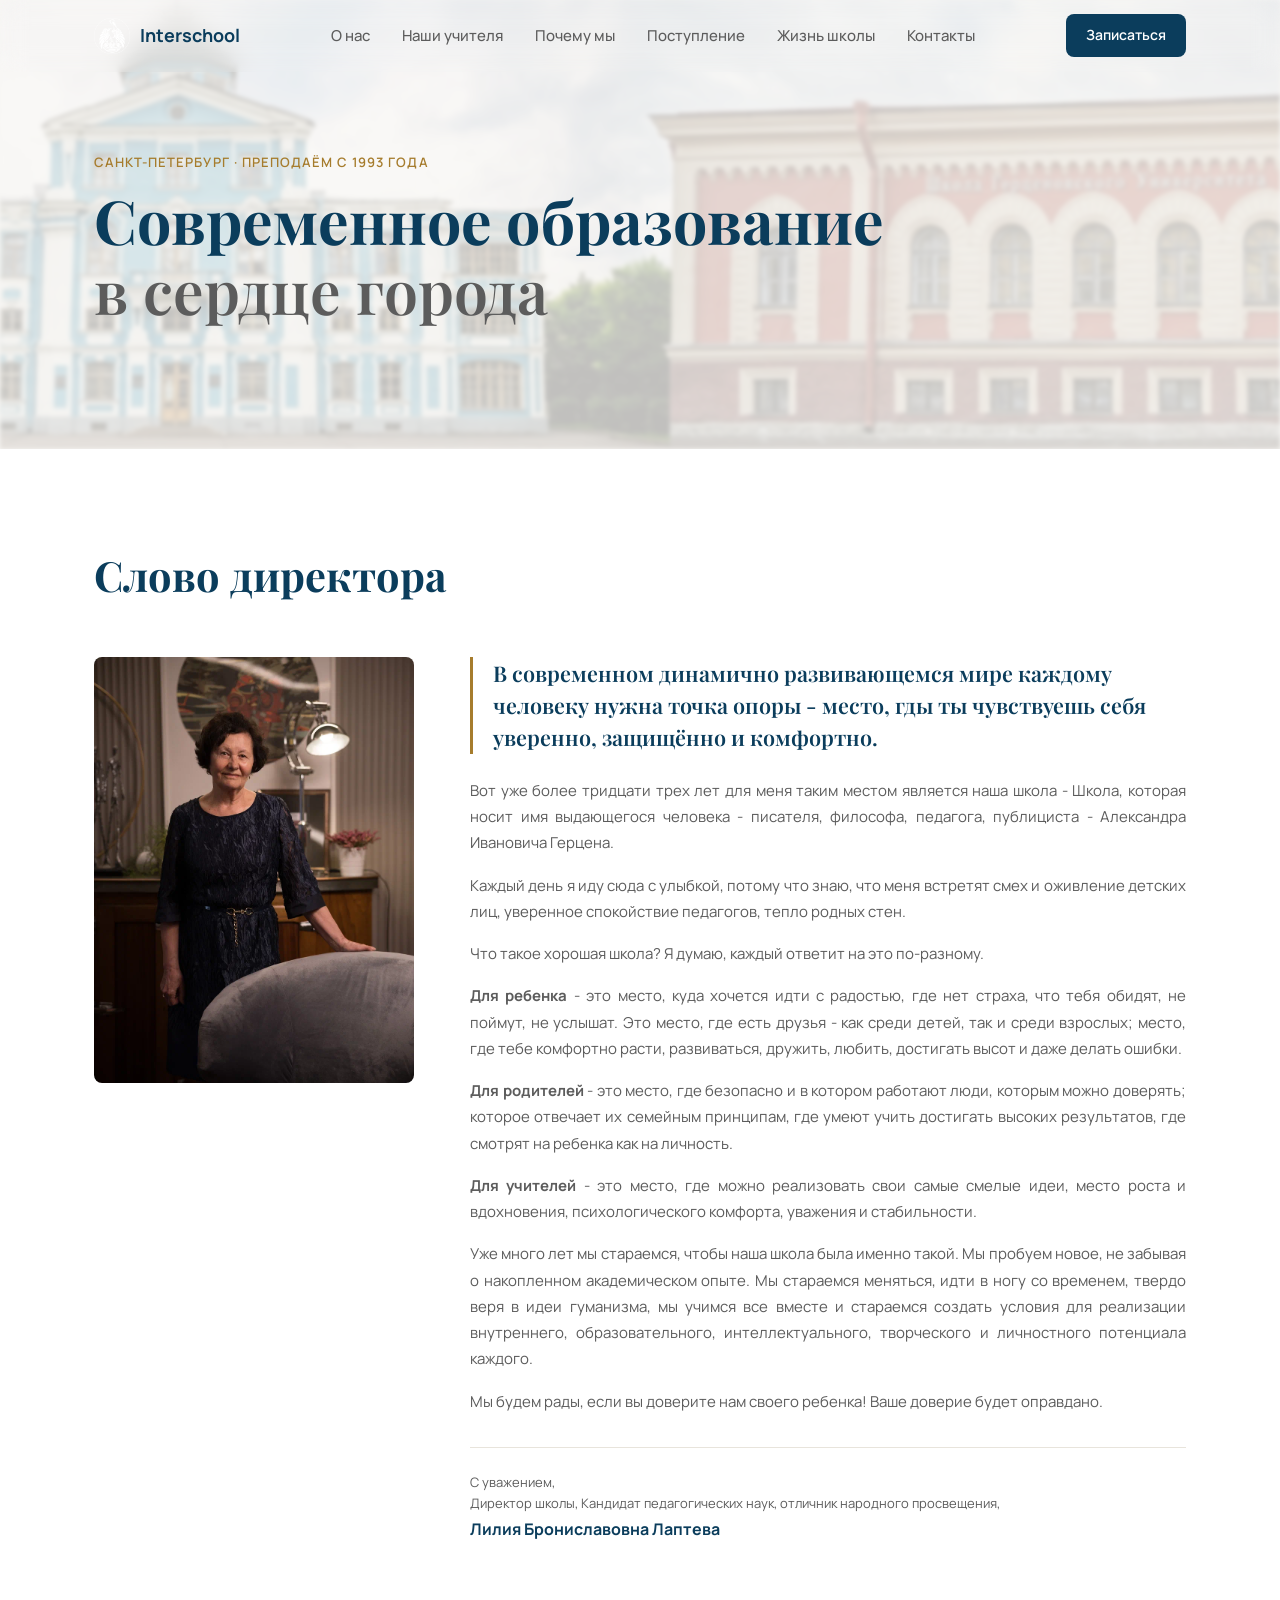
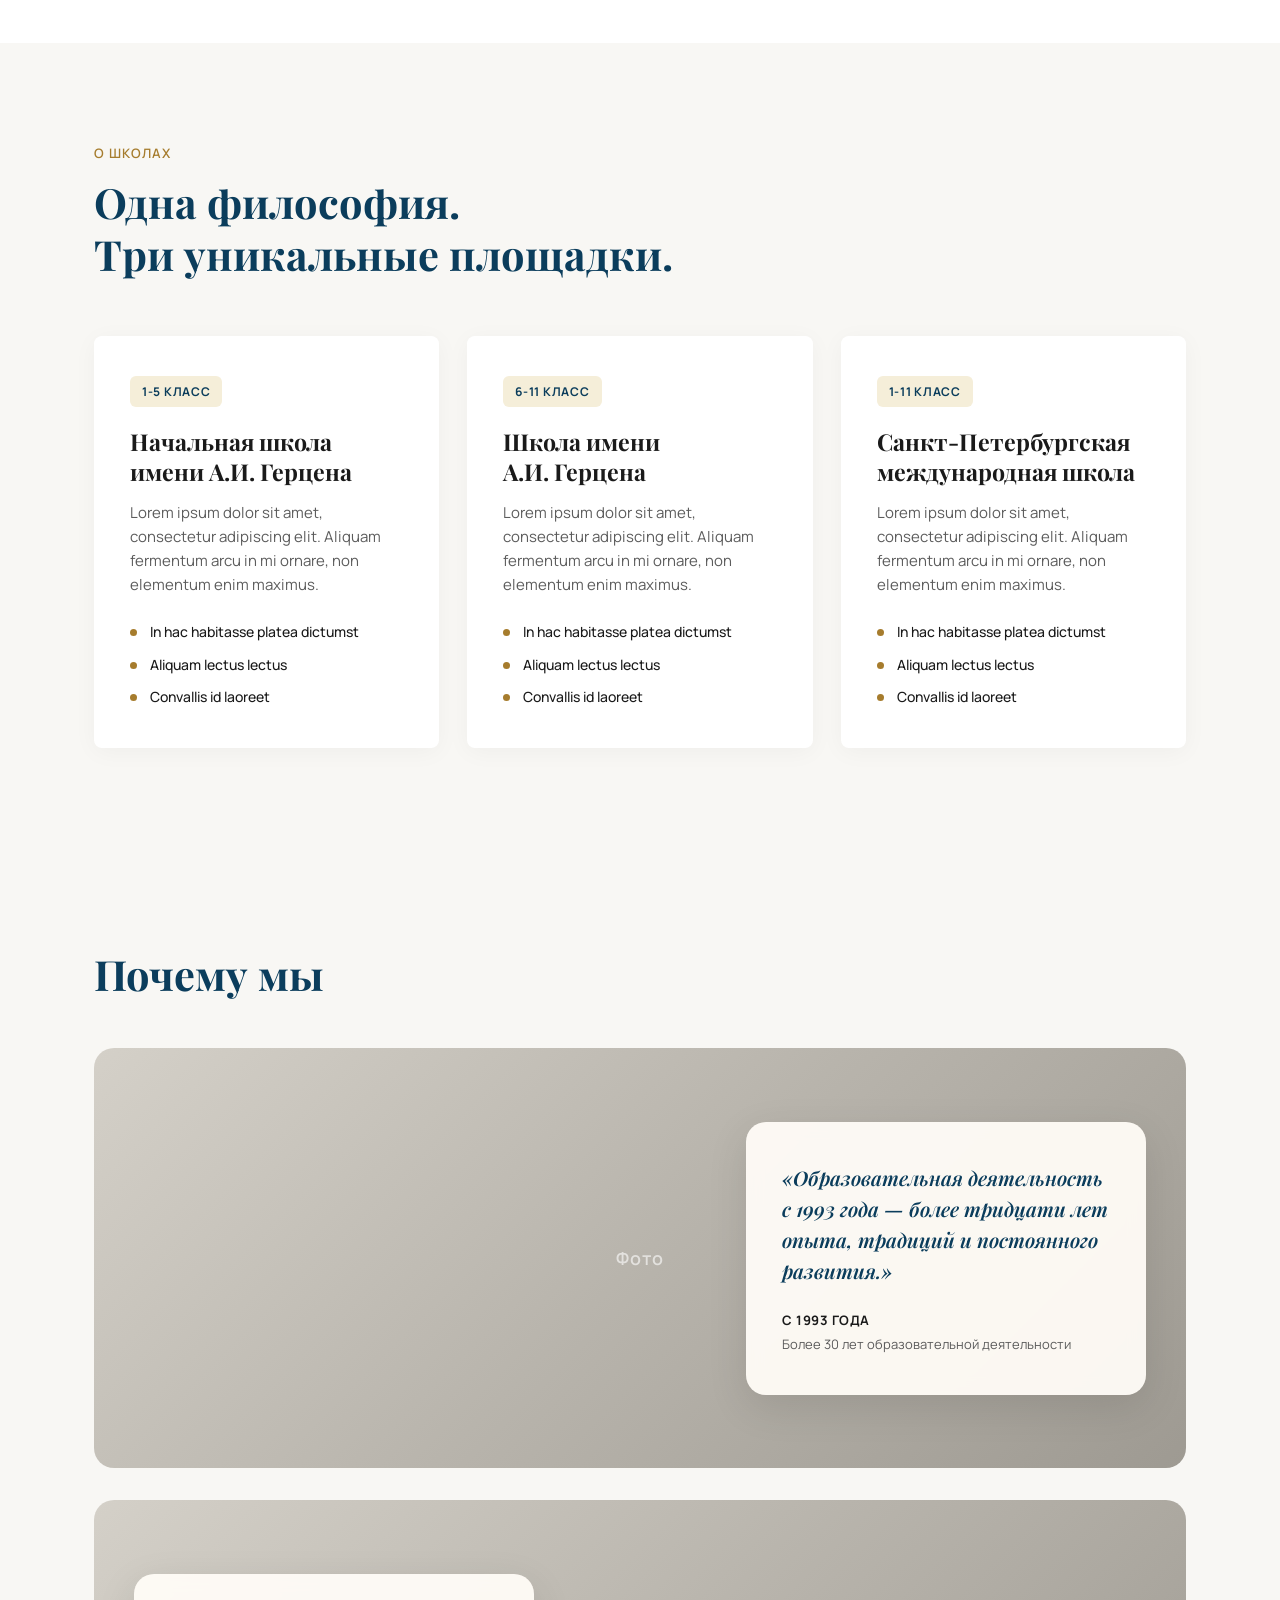
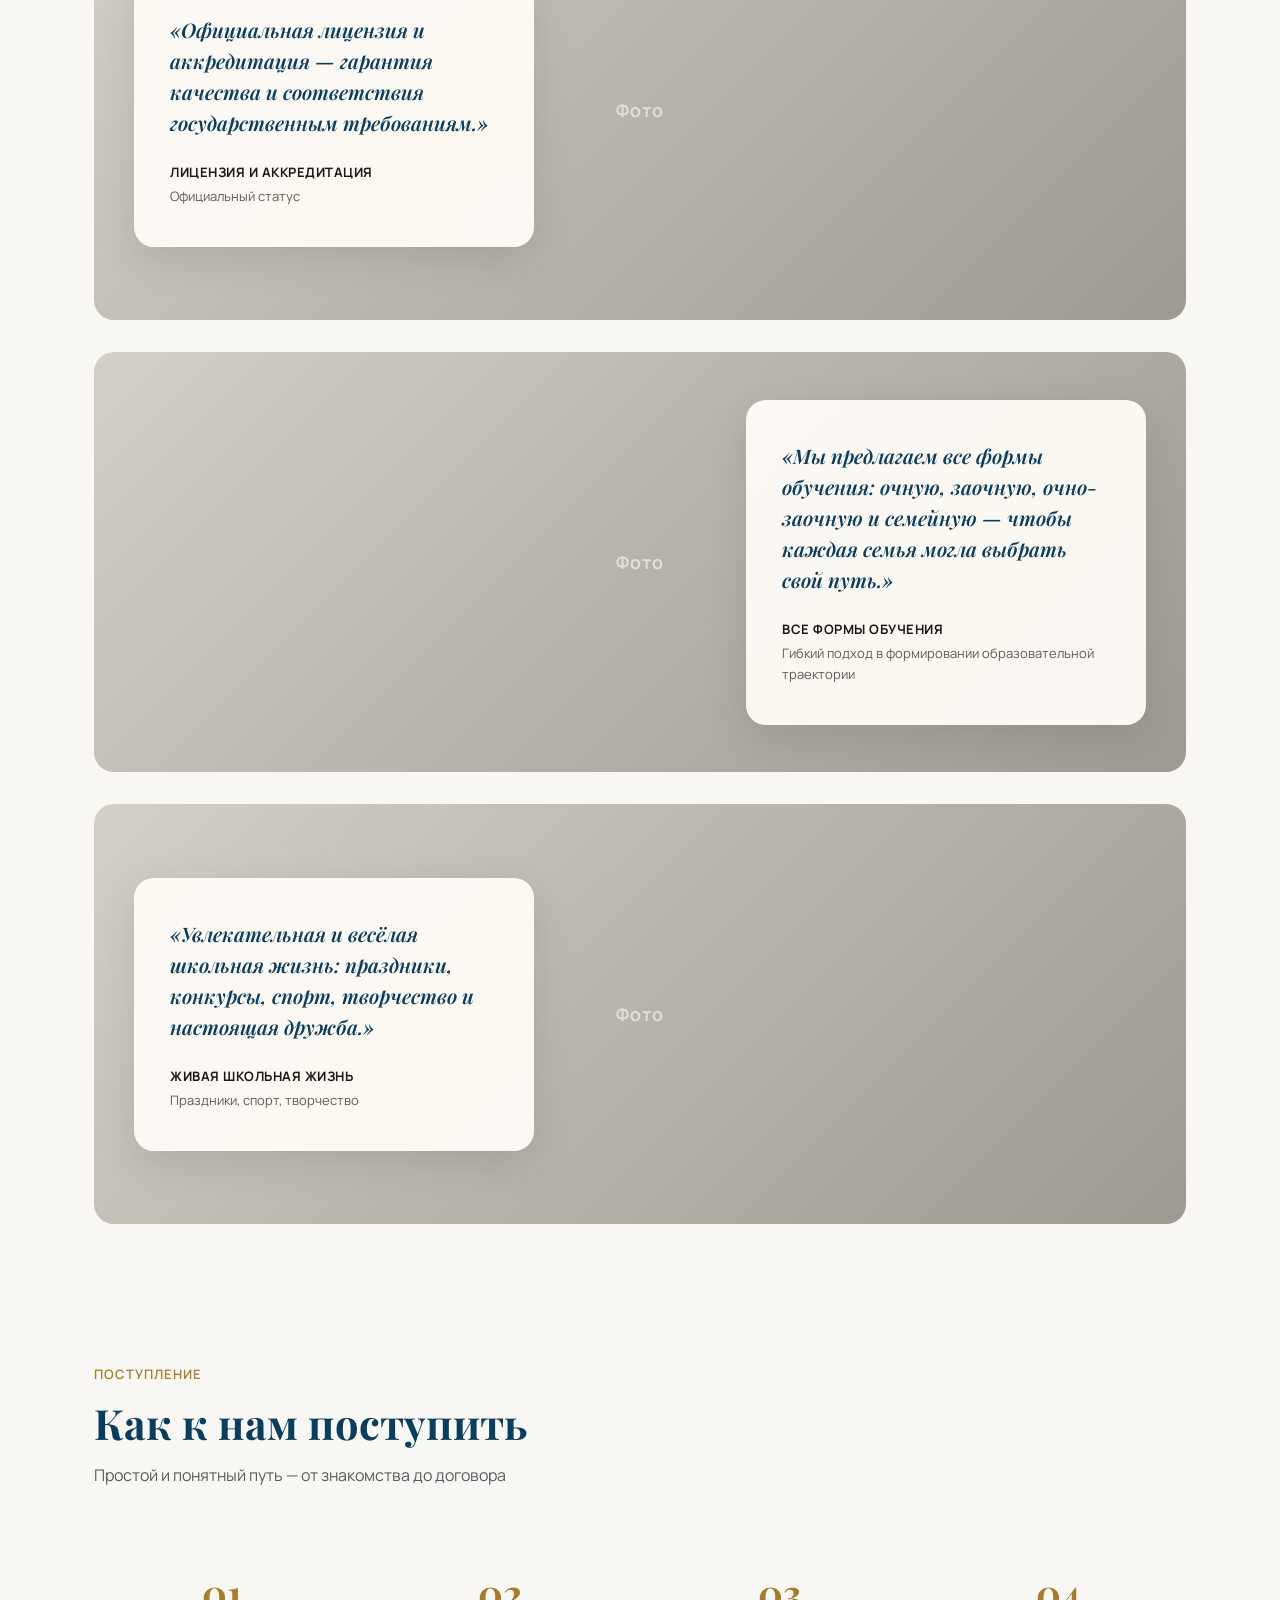
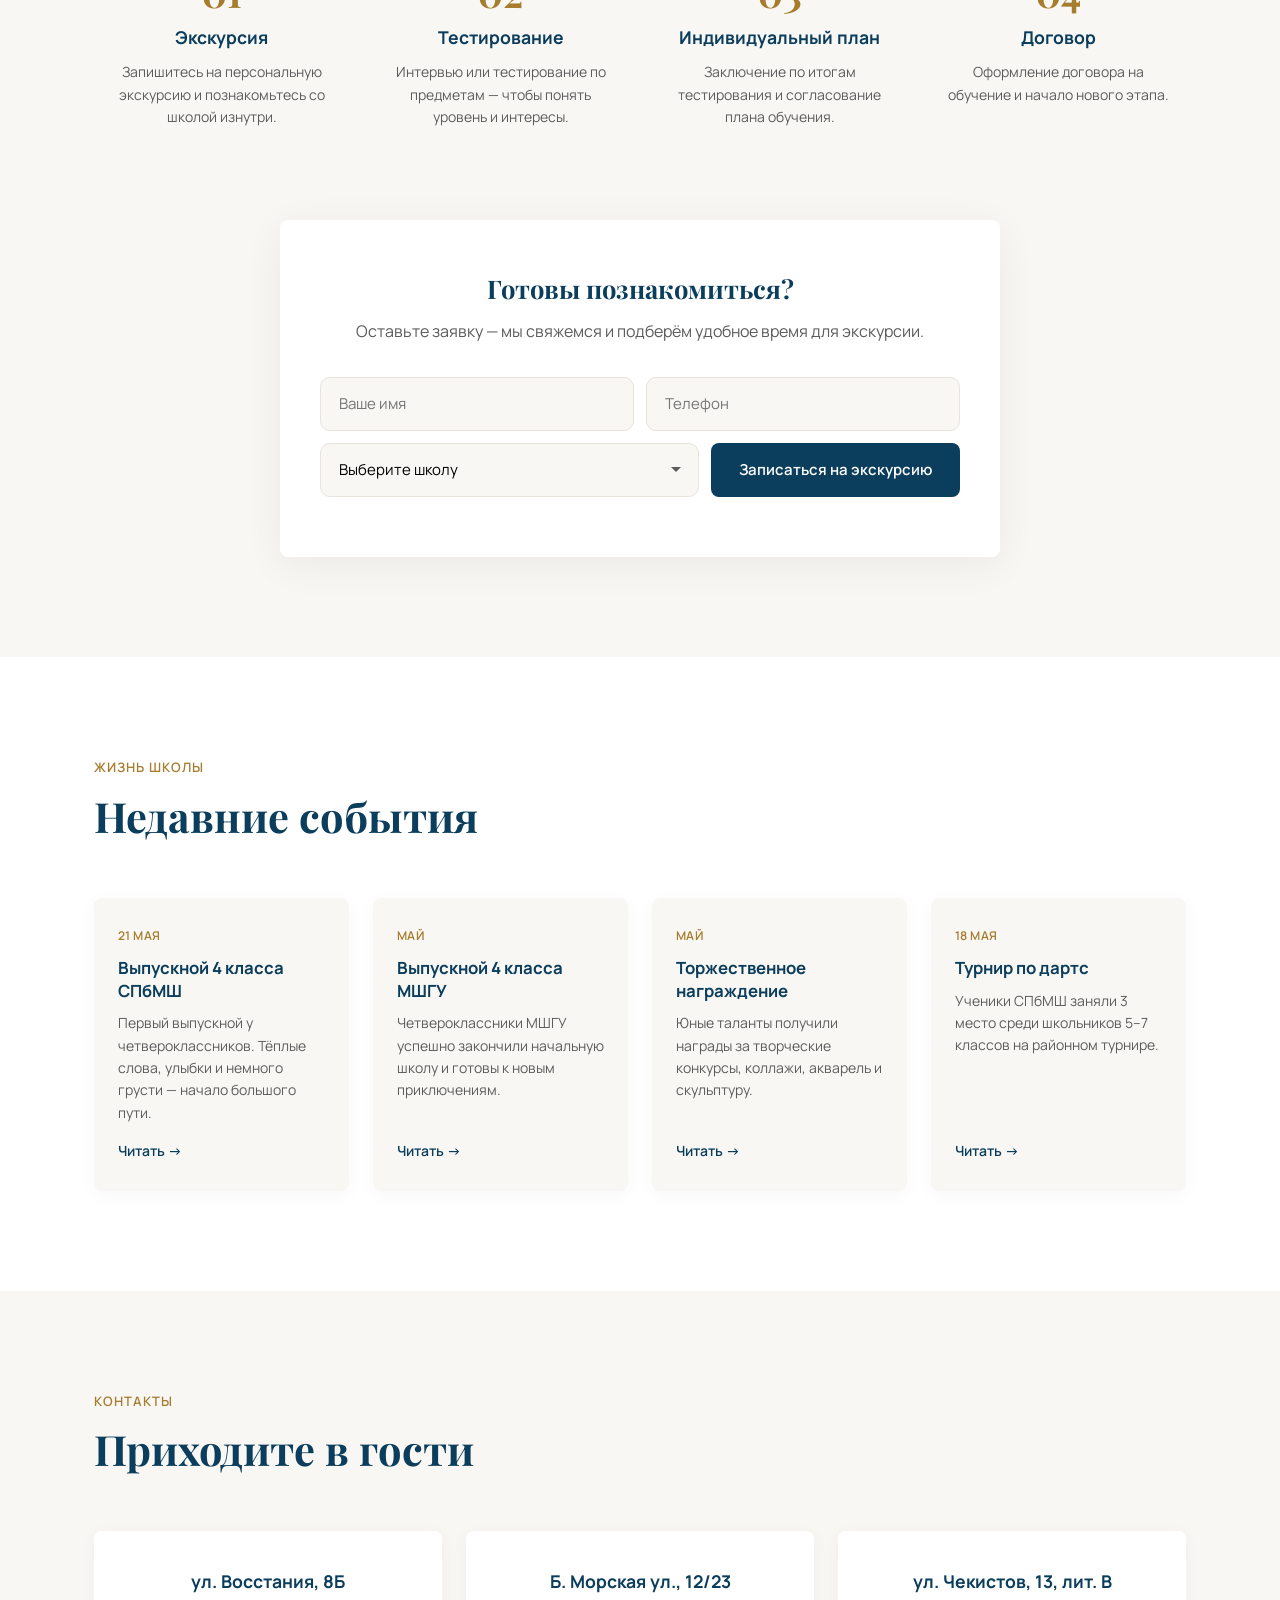
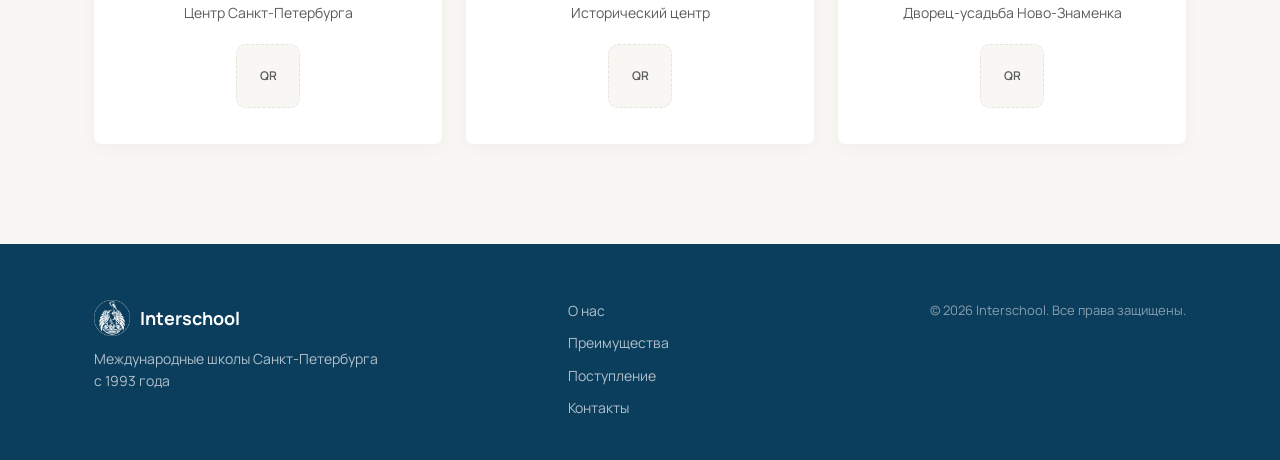
==== commit 4b914c8f: "Добавил новые файлы" ====
--- a/index.html
+++ b/index.html
@@ -69,29 +69,47 @@
   <section class="section director" id="why">
     <div class="container">
       <div class="section__header">
-        <p class="section__eyebrow">Почему мы</p>
+        <!-- <p class="section__eyebrow">Почему мы</p>-->
         <h2 class="section__title">Слово директора</h2>
       </div>
 
       <div class="director__inner">
         <div class="director__photo">
-          <div class="director__placeholder">
-            <span>Фото<br>директора</span>
-          </div>
+          <img src="Teachers photos/9.Administration/1.png" alt="Лилия Брониславовна Лаптева, директор школы">
         </div>
         <div class="director__content">
           <blockquote class="director__quote">
-            Lorem ipsum dolor sit amet, consectetur adipiscing elit. Sed do eiusmod tempor incididunt ut labore et dolore magna aliqua. Ut enim ad minim veniam, quis nostrud exercitation ullamco laboris nisi ut aliquip ex ea commodo consequat.
+            В современном  динамично развивающемся мире  каждому человеку нужна точка опоры - место, гды ты чувствуешь себя уверенно, защищённо и комфортно.
           </blockquote>
           <p class="director__text">
-            Duis aute irure dolor in reprehenderit in voluptate velit esse cillum dolore eu fugiat nulla pariatur. Excepteur sint occaecat cupidatat non proident, sunt in culpa qui officia deserunt mollit anim id est laborum. Curabitur pretium tincidunt lacus.
+            Вот уже более тридцати трех лет для меня таким местом является наша школа - Школа, которая носит имя  выдающегося человека - писателя, философа, педагога, публициста - Александра Ивановича Герцена. 
           </p>
           <p class="director__text">
-            Nulla gravida orci a odio. Nullam varius, turpis et commodo pharetra, est eros bibendum elit, nec luctus magna felis sollicitudin mauris. Integer in mauris eu nibh euismod gravida.
+            Каждый день я иду сюда с улыбкой, потому что знаю, что меня встретят смех и оживление детских лиц, уверенное спокойствие педагогов, тепло родных стен.
+		  </p>
+		  <p class="director__text">
+			Что такое хорошая школа? Я думаю, каждый ответит на это по-разному.
+          </p>
+		  <p class="director__text">
+			<b>Для ребенка</b> - это место, куда хочется идти с радостью, где нет страха, что тебя обидят, не поймут, не услышат. Это место, где есть друзья - как среди детей, так и среди взрослых;  место, где тебе комфортно расти, развиваться, дружить, любить, достигать высот и даже делать ошибки.
+          </p>
+		  <p class="director__text">
+			<b>Для родителей</b> - это место, где безопасно и в котором работают люди, которым можно доверять; которое отвечает их семейным принципам, где умеют учить достигать высоких результатов, где смотрят на ребенка как на личность. 
+          </p>
+		  <p class="director__text">
+			<b>Для учителей</b> - это место, где можно реализовать свои самые смелые идеи, место роста и вдохновения, психологического комфорта, уважения и  стабильности.
+          </p>
+		  <p class="director__text">
+			Уже много лет мы стараемся, чтобы наша школа была именно такой. Мы пробуем новое, не забывая о накопленном академическом опыте. Мы стараемся меняться, идти в ногу со временем, твердо веря в идеи гуманизма, мы учимся все вместе и стараемся создать условия для реализации внутреннего, образовательного, интеллектуального, творческого и личностного потенциала каждого.
+          </p>
+		  <p class="director__text">
+			Мы будем рады, если вы доверите нам своего ребенка! Ваше доверие будет оправдано.
           </p>
           <div class="director__sign">
-            <strong>Лаптева Лилия Брониславовна</strong>
-            <span>Директор</span>
+            <span>С уважением,<br>
+				Директор школы, Кандидат педагогических наук, отличник народного просвещения,
+			</span>
+            <strong>Лилия Брониславовна Лаптева</strong>
           </div>
         </div>
       </div>
@@ -107,42 +125,40 @@
 
       <div class="schools">
         <article class="school-card">
-          <div class="school-card__badge">СПбМШ</div>
-          <h3 class="school-card__title">Санкт-Петербургская<br>международная школа</h3>
+          <div class="school-card__badge">1-5 класс</div>
+          <h3 class="school-card__title"> Начальная школа <br> имени А.И. Герцена
+		  </h3>
           <p class="school-card__text">
-            Образование в самом центре города. Исторические здания, 
-            международное сообщество и живая школьная атмосфера.
+            Lorem ipsum dolor sit amet, consectetur adipiscing elit. Aliquam fermentum arcu in mi ornare, non elementum enim maximus.
           </p>
           <ul class="school-card__list">
-            <li>Центр Санкт-Петербурга</li>
-            <li>Все формы обучения</li>
-            <li>Богатая внеурочная жизнь</li>
+            <li>In hac habitasse platea dictumst</li>
+            <li>Aliquam lectus lectus</li>
+            <li>Convallis id laoreet</li>
           </ul>
         </article>
 		<article class="school-card">
-          <div class="school-card__badge">СПбМШ</div>
-          <h3 class="school-card__title">Санкт-Петербургская<br>международная школа</h3>
+          <div class="school-card__badge">6-11 класс</div>
+          <h3 class="school-card__title">Школа имени <br> А.И. Герцена</h3>
           <p class="school-card__text">
-            Образование в самом центре города. Исторические здания, 
-            международное сообщество и живая школьная атмосфера.
+            Lorem ipsum dolor sit amet, consectetur adipiscing elit. Aliquam fermentum arcu in mi ornare, non elementum enim maximus.
           </p>
           <ul class="school-card__list">
-            <li>Центр Санкт-Петербурга</li>
-            <li>Все формы обучения</li>
-            <li>Богатая внеурочная жизнь</li>
+            <li>In hac habitasse platea dictumst</li>
+            <li>Aliquam lectus lectus</li>
+            <li>Convallis id laoreet</li>
           </ul>
         </article>
-        <article class="school-card school-card--alt">
-          <div class="school-card__badge">МШГУ</div>
-          <h3 class="school-card__title">Международная школа<br>Герценовского университета</h3>
+        <article class="school-card">
+          <div class="school-card__badge">1-11 класс</div>
+          <h3 class="school-card__title">Санкт-Петербургская <br> международная школа</h3>
           <p class="school-card__text">
-            Учёба во дворце-усадьбе Ново-Знаменка. Академическая среда 
-            университета и особое внимание к развитию каждого ребёнка.
+            Lorem ipsum dolor sit amet, consectetur adipiscing elit. Aliquam fermentum arcu in mi ornare, non elementum enim maximus.
           </p>
           <ul class="school-card__list">
-            <li>Дворец-усадьба Ново-Знаменка</li>
-            <li>Связь с Герценовским университетом</li>
-            <li>Индивидуальный подход</li>
+            <li>In hac habitasse platea dictumst</li>
+            <li>Aliquam lectus lectus</li>
+            <li>Convallis id laoreet</li>
           </ul>
         </article>
       </div>
@@ -153,8 +169,8 @@
   <section class="section advantages" id="advantages">
     <div class="container">
       <div class="section__header section__header--center">
-        <p class="section__eyebrow">Почему мы</p>
-        <h2 class="section__title">Что делает нас особенными</h2>
+        <!--<p class="section__eyebrow">Почему мы</p>-->
+        <h2 class="section__title">Почему мы</h2>
       </div>
     </div>
 
@@ -165,10 +181,10 @@
           <div class="adv-block__placeholder">Фото</div>
         </div>
         <div class="adv-block__card">
-          <p class="adv-block__text">«Дети из 33 стран мира учатся рядом — это настоящее международное сообщество, где каждый день расширяет горизонты.»</p>
+          <p class="adv-block__text">«Образовательная деятельность с 1993 года — более тридцати лет опыта, традиций и постоянного развития.»</p>
           <div class="adv-block__meta">
-            <strong>Международное сообщество</strong>
-            <span>США, Великобритания, Франция, Индия, Корея и др.</span>
+            <strong>С 1993 года</strong>
+            <span>Более 30 лет образовательной деятельности</span>
           </div>
         </div>
       </div>
@@ -179,10 +195,10 @@
           <div class="adv-block__placeholder">Фото</div>
         </div>
         <div class="adv-block__card">
-          <p class="adv-block__text">«Мы предлагаем все формы обучения: очную, заочную, очно-заочную и семейную — чтобы каждая семья могла выбрать свой путь.»</p>
+          <p class="adv-block__text">«Официальная лицензия и аккредитация — гарантия качества и соответствия государственным требованиям.»</p>
           <div class="adv-block__meta">
-            <strong>Все формы обучения</strong>
-            <span>Гибкий подход под задачи семьи</span>
+            <strong>Лицензия и аккредитация</strong>
+            <span>Официальный статус</span>
           </div>
         </div>
       </div>
@@ -193,30 +209,16 @@
           <div class="adv-block__placeholder">Фото</div>
         </div>
         <div class="adv-block__card">
-          <p class="adv-block__text">«Занятия проходят в исторических зданиях — в самом центре Санкт-Петербурга и во дворце-усадьбе Ново-Знаменка.»</p>
+          <p class="adv-block__text">«Мы предлагаем все формы обучения: очную, заочную, очно-заочную и семейную — чтобы каждая семья могла выбрать свой путь.»</p>
           <div class="adv-block__meta">
-            <strong>Исторические здания</strong>
-            <span>Центр города и Ново-Знаменка</span>
+            <strong>Все формы обучения</strong>
+            <span>Гибкий подход в формировании образовательной траектории</span>
           </div>
         </div>
       </div>
 
       <!-- 4 -->
       <div class="adv-block adv-block--flip">
-        <div class="adv-block__bg">
-          <div class="adv-block__placeholder">Фото</div>
-        </div>
-        <div class="adv-block__card">
-          <p class="adv-block__text">«Образовательная деятельность с 1993 года — более тридцати лет опыта, традиций и постоянного развития.»</p>
-          <div class="adv-block__meta">
-            <strong>С 1993 года</strong>
-            <span>Более 30 лет образовательной деятельности</span>
-          </div>
-        </div>
-      </div>
-
-      <!-- 5 -->
-      <div class="adv-block">
         <div class="adv-block__bg">
           <div class="adv-block__placeholder">Фото</div>
         </div>
@@ -225,20 +227,6 @@
           <div class="adv-block__meta">
             <strong>Живая школьная жизнь</strong>
             <span>Праздники, спорт, творчество</span>
-          </div>
-        </div>
-      </div>
-
-      <!-- 6 -->
-      <div class="adv-block adv-block--flip">
-        <div class="adv-block__bg">
-          <div class="adv-block__placeholder">Фото</div>
-        </div>
-        <div class="adv-block__card">
-          <p class="adv-block__text">«Официальная лицензия и аккредитация — гарантия качества и соответствия государственным требованиям.»</p>
-          <div class="adv-block__meta">
-            <strong>Лицензия и аккредитация</strong>
-            <span>Официальный статус</span>
           </div>
         </div>
       </div>
--- a/styles.css
+++ b/styles.css
@@ -354,6 +354,14 @@
   top: calc(var(--header-h) + 24px);
 }
 
+.director__photo img {
+  width: 100%;
+  aspect-ratio: 3 / 4;
+  object-fit: cover;
+  border-radius: var(--radius);
+  display: block;
+}
+
 .director__placeholder {
   aspect-ratio: 3 / 4;
   background: var(--color-bg);
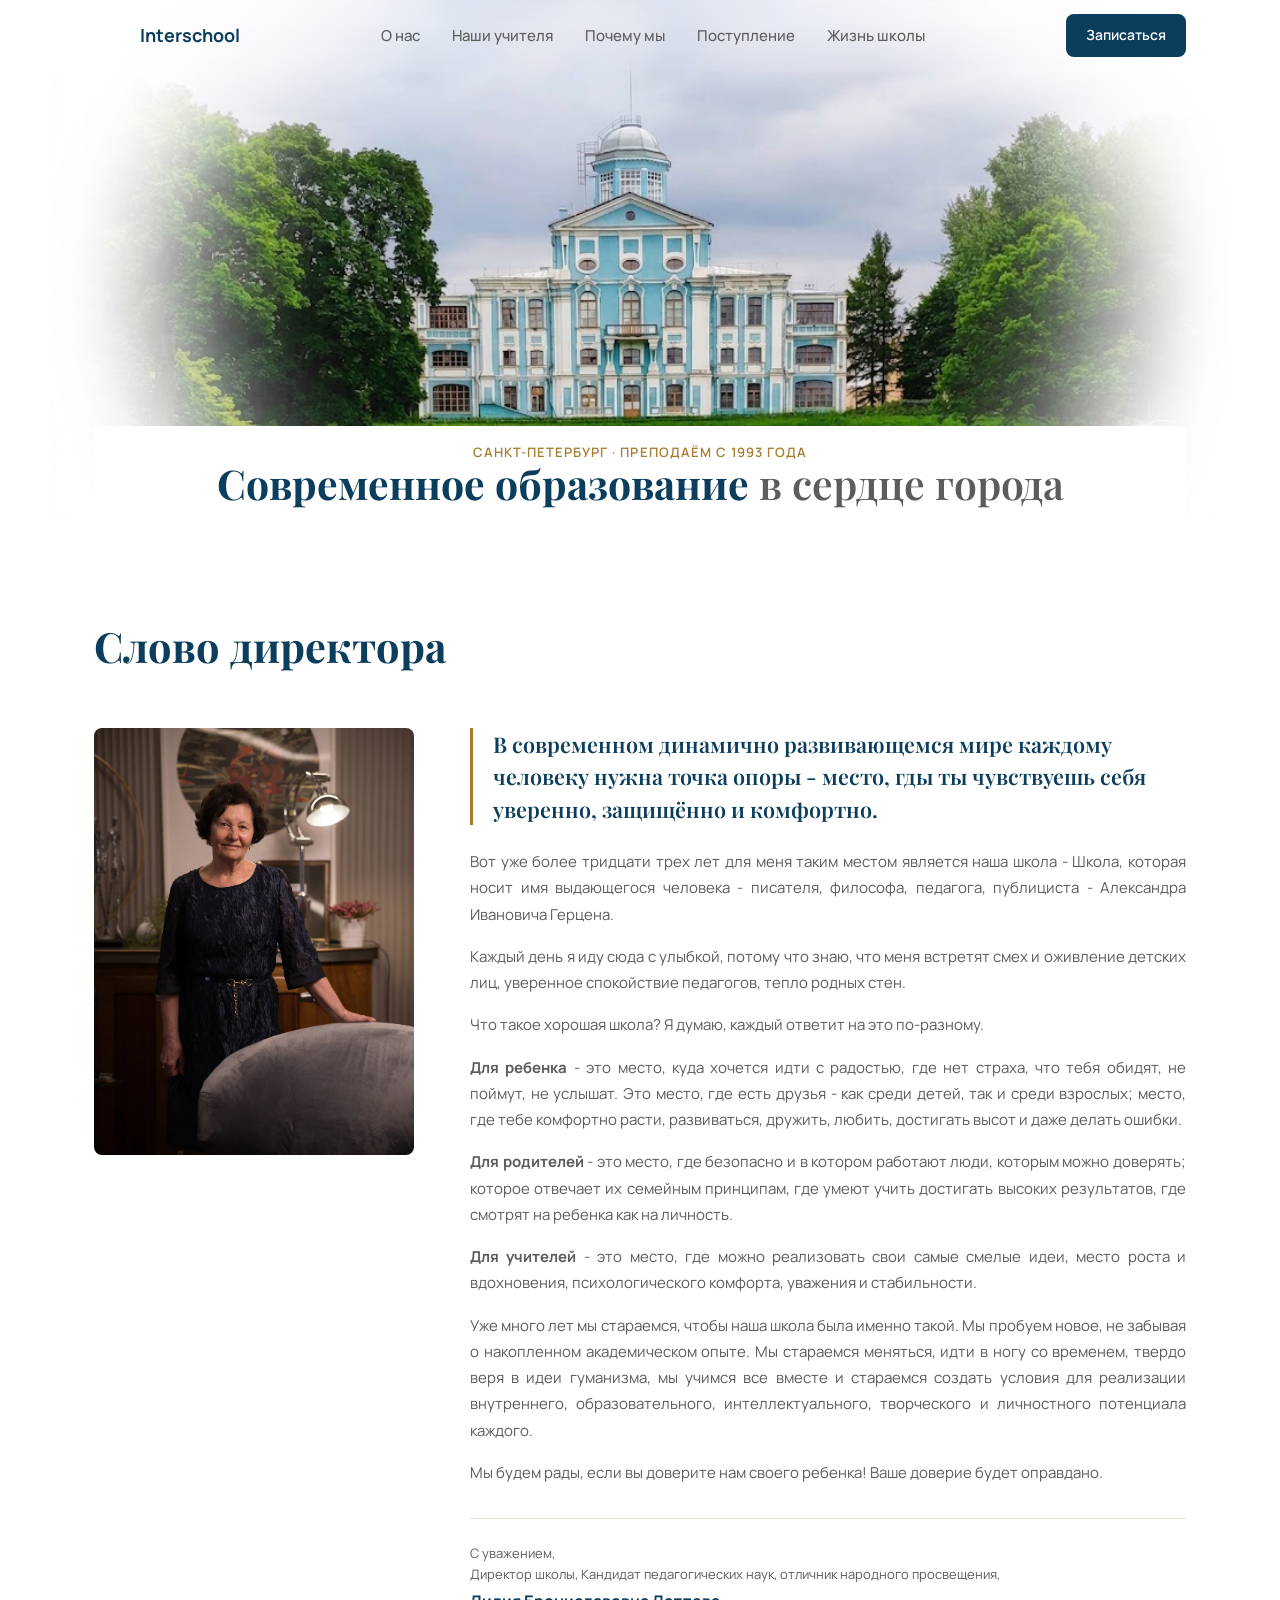
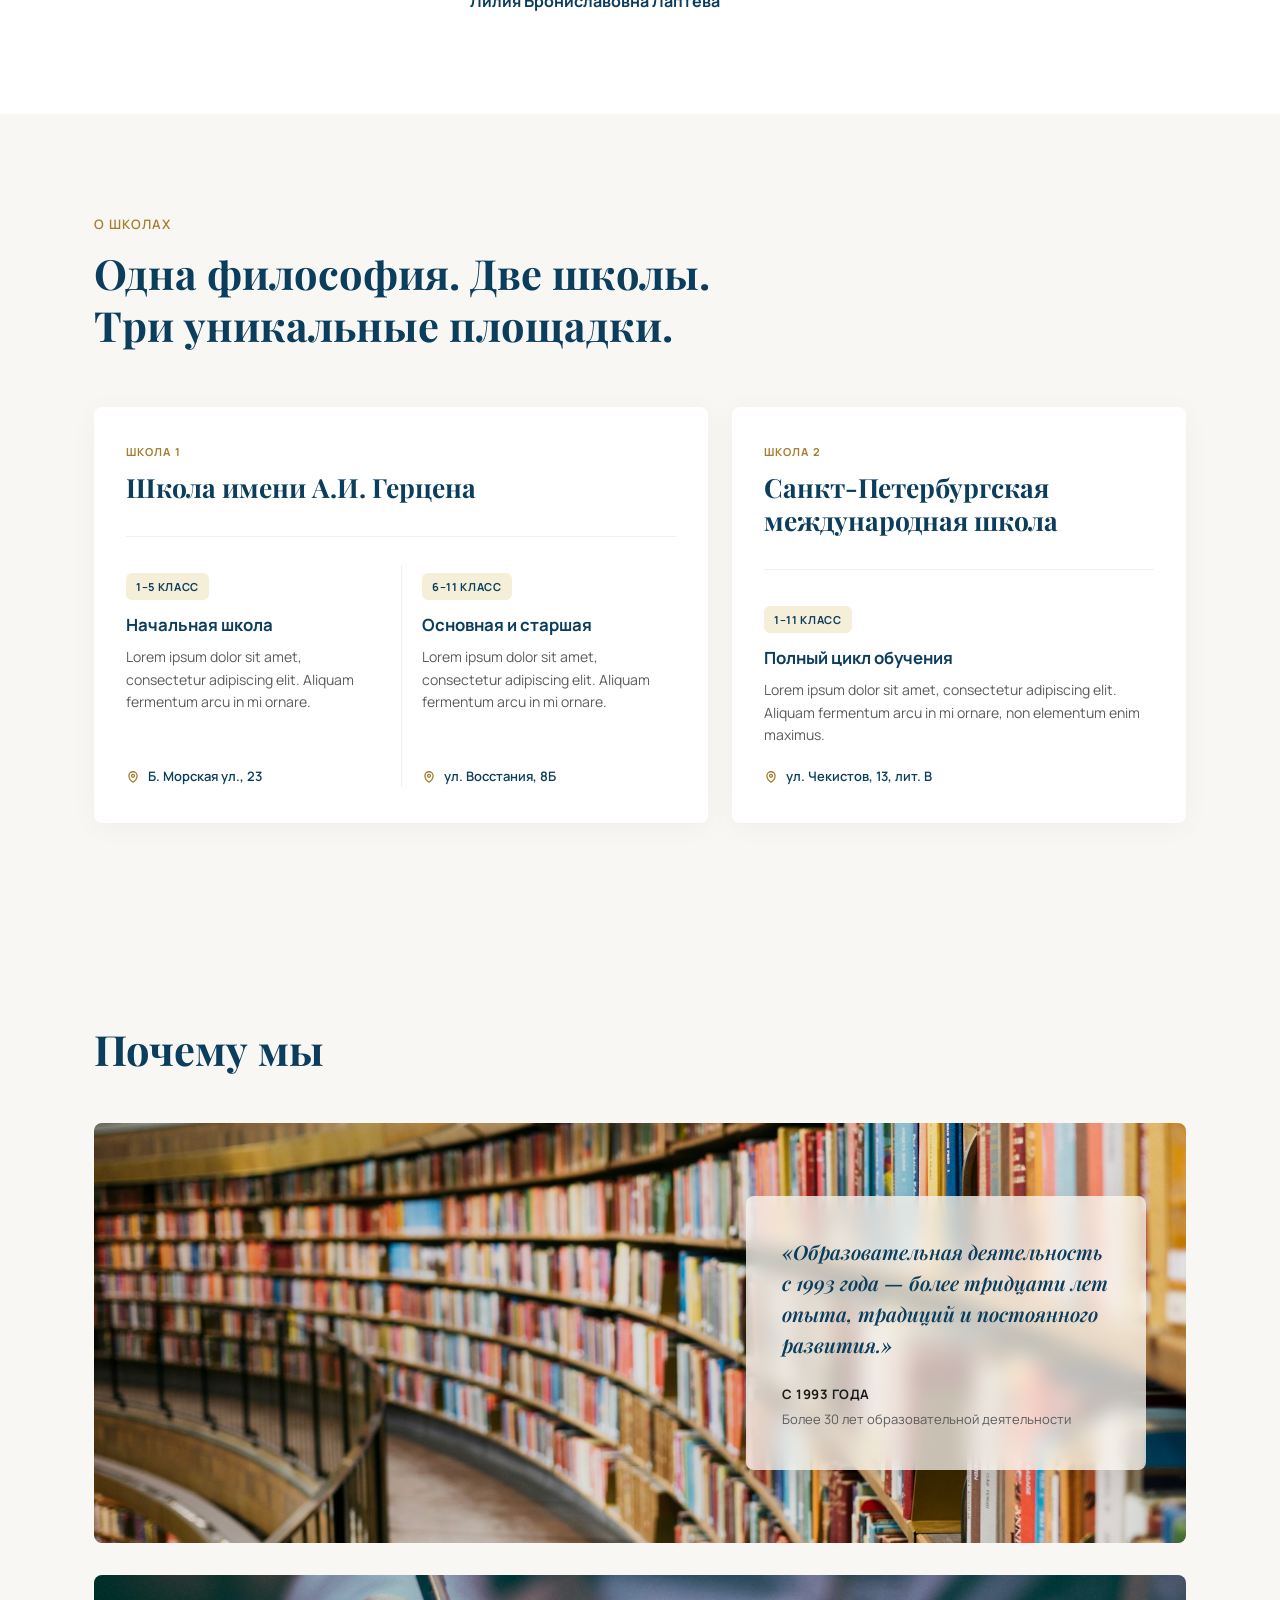
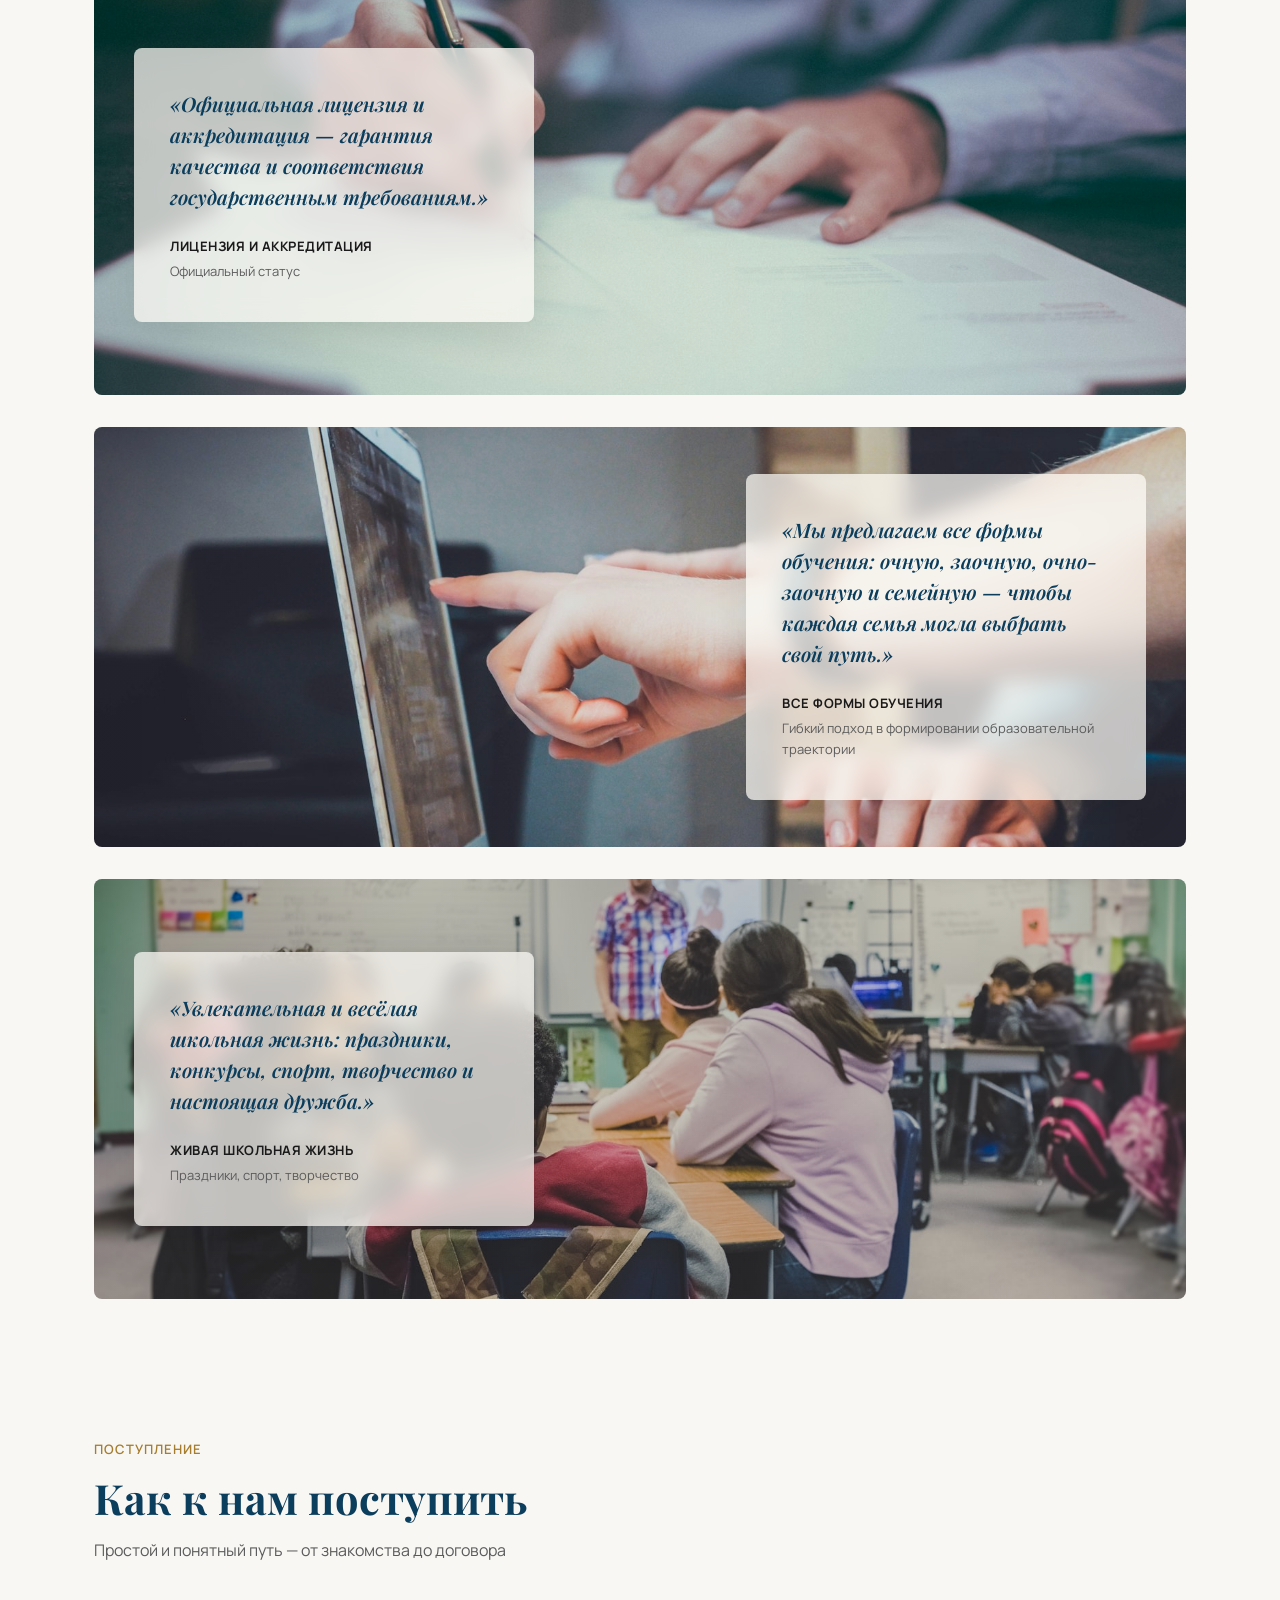
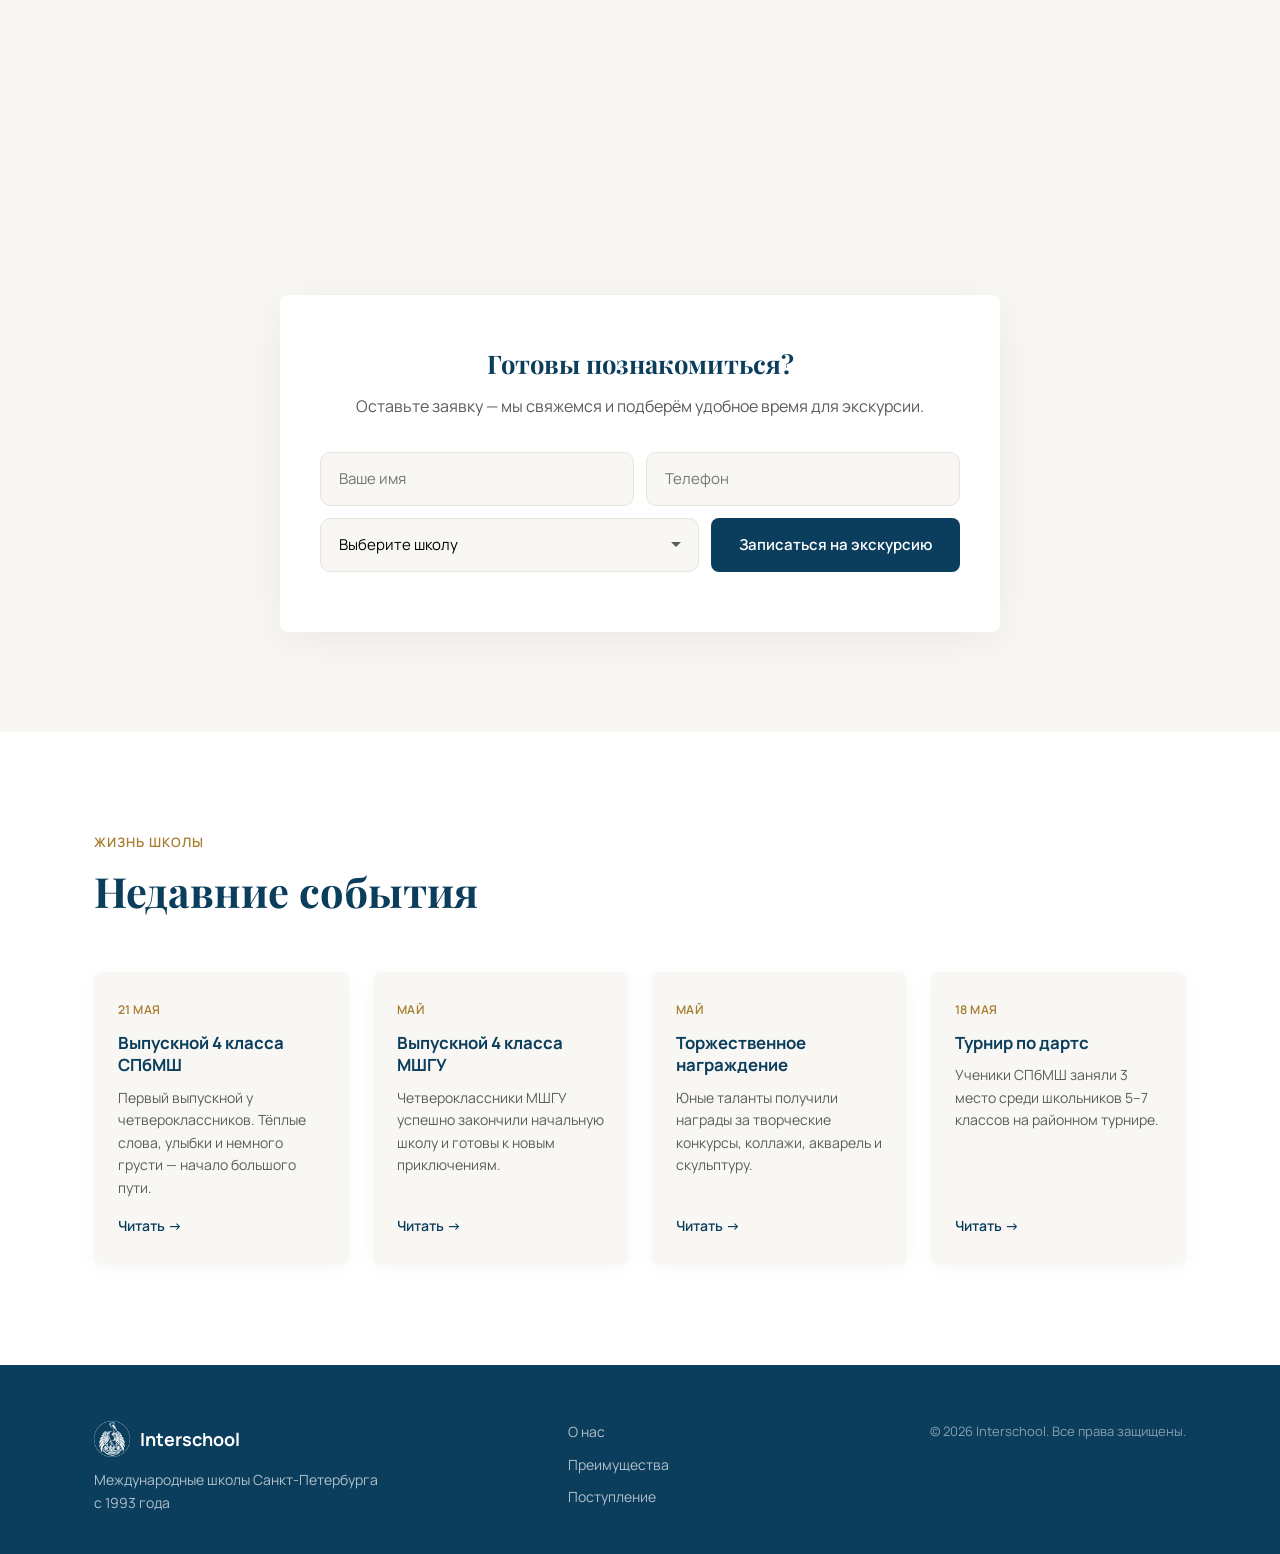
==== commit 521cb1b2: "Добавил новые файлы" ====
--- a/index.html
+++ b/index.html
@@ -40,7 +40,6 @@
           </div>
         </div>
         <a href="#life" class="nav__link">Жизнь школы</a>
-        <a href="#contacts" class="nav__link">Контакты</a>
       </nav>
 
       <div class="header__actions">
@@ -54,13 +53,15 @@
 
 <!-- Hero -->
   <section class="hero">
+    <div class="hero__slides" aria-hidden="true">
+      <div class="hero__slide is-active" style="background-image: url('banner-1.jpg')"></div>
+      <div class="hero__slide" style="background-image: url('banner-2.jpg')"></div>
+    </div>
     <div class="container hero__inner">
       <div class="hero__content">
         <p class="section__eyebrow">Санкт-Петербург · преподаём с 1993 года</p>
         <h1 class="hero__title">
-          Современное 
-          образование<br>
-          <span>в сердце города</span>
+          Современное образование <span>в сердце города</span>
         </h1>
       </div>
     </div>
@@ -120,47 +121,47 @@
     <div class="container">
       <div class="section__header">
         <p class="section__eyebrow">О школах</p>
-        <h2 class="section__title">Одна философия.<br>Три уникальные площадки.</h2>
-      </div>
-
-      <div class="schools">
-        <article class="school-card">
-          <div class="school-card__badge">1-5 класс</div>
-          <h3 class="school-card__title"> Начальная школа <br> имени А.И. Герцена
-		  </h3>
-          <p class="school-card__text">
-            Lorem ipsum dolor sit amet, consectetur adipiscing elit. Aliquam fermentum arcu in mi ornare, non elementum enim maximus.
-          </p>
-          <ul class="school-card__list">
-            <li>In hac habitasse platea dictumst</li>
-            <li>Aliquam lectus lectus</li>
-            <li>Convallis id laoreet</li>
-          </ul>
-        </article>
-		<article class="school-card">
-          <div class="school-card__badge">6-11 класс</div>
-          <h3 class="school-card__title">Школа имени <br> А.И. Герцена</h3>
-          <p class="school-card__text">
-            Lorem ipsum dolor sit amet, consectetur adipiscing elit. Aliquam fermentum arcu in mi ornare, non elementum enim maximus.
-          </p>
-          <ul class="school-card__list">
-            <li>In hac habitasse platea dictumst</li>
-            <li>Aliquam lectus lectus</li>
-            <li>Convallis id laoreet</li>
-          </ul>
-        </article>
-        <article class="school-card">
-          <div class="school-card__badge">1-11 класс</div>
-          <h3 class="school-card__title">Санкт-Петербургская <br> международная школа</h3>
-          <p class="school-card__text">
-            Lorem ipsum dolor sit amet, consectetur adipiscing elit. Aliquam fermentum arcu in mi ornare, non elementum enim maximus.
-          </p>
-          <ul class="school-card__list">
-            <li>In hac habitasse platea dictumst</li>
-            <li>Aliquam lectus lectus</li>
-            <li>Convallis id laoreet</li>
-          </ul>
-        </article>
+        <h2 class="section__title">Одна философия. Две школы.<br>Три уникальные площадки.</h2>
+      </div>
+
+                  <div class="schools">
+        <div class="school-space">
+          <header class="school-space__header">
+            <p class="school-space__eyebrow">Школа 1</p>
+            <h3 class="school-space__name">Школа имени А.И.&nbsp;Герцена</h3>
+            <!--<p class="school-space__note">Одно образовательное пространство · две площадки</p>-->
+          </header>
+          <div class="school-space__sites">
+            <div class="school-site">
+              <span class="school-site__grade">1–5 класс</span>
+              <h4 class="school-site__title">Начальная школа</h4>
+              <p class="school-site__text">Lorem ipsum dolor sit amet, consectetur adipiscing elit. Aliquam fermentum arcu in mi ornare.</p>
+              <p class="school-site__address">Б. Морская ул., 23</p>
+            </div>
+            <div class="school-site">
+              <span class="school-site__grade">6–11 класс</span>
+              <h4 class="school-site__title">Основная и старшая</h4>
+              <p class="school-site__text">Lorem ipsum dolor sit amet, consectetur adipiscing elit. Aliquam fermentum arcu in mi ornare.</p>
+              <p class="school-site__address">ул. Восстания, 8Б</p>
+            </div>
+          </div>
+        </div>
+
+        <div class="school-space">
+          <header class="school-space__header">
+            <p class="school-space__eyebrow">Школа 2</p>
+            <h3 class="school-space__name">Санкт-Петербургская международная школа</h3>
+            <!--<p class="school-space__note">Отдельное образовательное пространство</p>-->
+          </header>
+          <div class="school-space__sites school-space__sites--single">
+            <div class="school-site">
+              <span class="school-site__grade">1–11 класс</span>
+              <h4 class="school-site__title">Полный цикл обучения</h4>
+              <p class="school-site__text">Lorem ipsum dolor sit amet, consectetur adipiscing elit. Aliquam fermentum arcu in mi ornare, non elementum enim maximus.</p>
+              <p class="school-site__address">ул. Чекистов, 13, лит. В</p>
+            </div>
+          </div>
+        </div>
       </div>
     </div>
   </section>
@@ -178,7 +179,7 @@
       <!-- 1 -->
       <div class="adv-block">
         <div class="adv-block__bg">
-          <div class="adv-block__placeholder">Фото</div>
+          <img src="advantages/1-heritage.jpg" alt="Книги и знания — традиции образования">
         </div>
         <div class="adv-block__card">
           <p class="adv-block__text">«Образовательная деятельность с 1993 года — более тридцати лет опыта, традиций и постоянного развития.»</p>
@@ -192,7 +193,7 @@
       <!-- 2 -->
       <div class="adv-block adv-block--flip">
         <div class="adv-block__bg">
-          <div class="adv-block__placeholder">Фото</div>
+          <img src="advantages/2-official.jpg" alt="Официальные документы и статус">
         </div>
         <div class="adv-block__card">
           <p class="adv-block__text">«Официальная лицензия и аккредитация — гарантия качества и соответствия государственным требованиям.»</p>
@@ -206,7 +207,7 @@
       <!-- 3 -->
       <div class="adv-block">
         <div class="adv-block__bg">
-          <div class="adv-block__placeholder">Фото</div>
+          <img src="advantages/3-flexible.jpg" alt="Гибкие формы обучения">
         </div>
         <div class="adv-block__card">
           <p class="adv-block__text">«Мы предлагаем все формы обучения: очную, заочную, очно-заочную и семейную — чтобы каждая семья могла выбрать свой путь.»</p>
@@ -220,7 +221,7 @@
       <!-- 4 -->
       <div class="adv-block adv-block--flip">
         <div class="adv-block__bg">
-          <div class="adv-block__placeholder">Фото</div>
+          <img src="advantages/4-life.jpg" alt="Живая школьная жизнь">
         </div>
         <div class="adv-block__card">
           <p class="adv-block__text">«Увлекательная и весёлая школьная жизнь: праздники, конкурсы, спорт, творчество и настоящая дружба.»</p>
@@ -325,33 +326,6 @@
     </div>
   </section>
 
-  <!-- Contacts -->
-  <section class="section contacts" id="contacts">
-    <div class="container">
-      <div class="section__header section__header--center">
-        <p class="section__eyebrow">Контакты</p>
-        <h2 class="section__title">Приходите в гости</h2>
-      </div>
-
-      <div class="contacts__grid">
-        <div class="contact-card">
-          <h3>ул. Восстания, 8Б</h3>
-          <p>Центр Санкт-Петербурга</p>
-          <div class="contact-card__qr">QR</div>
-        </div>
-        <div class="contact-card">
-          <h3>Б. Морская ул., 12/23</h3>
-          <p>Исторический центр</p>
-          <div class="contact-card__qr">QR</div>
-        </div>
-        <div class="contact-card">
-          <h3>ул. Чекистов, 13, лит. В</h3>
-          <p>Дворец-усадьба Ново-Знаменка</p>
-          <div class="contact-card__qr">QR</div>
-        </div>
-      </div>
-    </div>
-  </section>
 
   <!-- Footer -->
   <footer class="footer">
@@ -367,7 +341,6 @@
         <a href="#about">О нас</a>
         <a href="#advantages">Преимущества</a>
         <a href="#admission">Поступление</a>
-        <a href="#contacts">Контакты</a>
       </div>
       <div class="footer__copy">
         <p>© 2026 Interschool. Все права защищены.</p>
--- a/styles.css
+++ b/styles.css
@@ -242,30 +242,36 @@
 /* ========== Hero ========== */
 .hero {
   position: relative;
-  padding: calc(var(--header-h) + 80px) 0 100px;
+  display: flex;
+  flex-direction: column;
+  justify-content: flex-end;
+  min-height: 520px;
+  padding: calc(var(--header-h) + 24px) 0 0;
   overflow: hidden;
-  background: transparent;
-}
-
-.hero::before {
-  content: '';
+  background: #fff;
+}
+
+.hero__slides {
   position: absolute;
   inset: 0;
-  background-image: url('banner-1.png');
-  background-size: cover;
-  background-position: center;
-  filter: blur(2px);
-  transform: scale(1);
   z-index: 0;
 }
 
-.hero::after {
-  content: '';
+.hero__slide {
   position: absolute;
   inset: 0;
-  background: rgba(248, 247, 244, 0.78);
-  z-index: 1;
-}
+  background-size: contain;
+  background-position: center;
+  background-repeat: no-repeat;
+  opacity: 0;
+  transition: opacity 1.4s ease;
+}
+
+.hero__slide.is-active {
+  opacity: 1;
+}
+
+/* Overlay removed — image stays clear per client request */
 
 .hero .container {
   position: relative;
@@ -277,18 +283,32 @@
 }
 
 .hero__content {
-  //max-width: 720px;
-}
-
-
+  max-width: 100%;
+  padding: 16px 32px;
+  background: rgba(255, 255, 255, 1);
+  backdrop-filter: blur(12px);
+  -webkit-backdrop-filter: blur(12px);
+  /*border-radius: 8px;*/
+}
+
+.hero__content .section__eyebrow{
+	text-align: center;
+}
+
+.hero .section__eyebrow {
+  margin-bottom: 0;
+}
 
 .hero__title {
+  text-align: center;
   font-family: var(--font-display);
-  font-size: clamp(2.6rem, 5vw, 3.8rem);
-  font-weight: 700;
-  line-height: 1.15;
-  color: var(--color-primary);
-  margin-bottom: 24px;
+  font-size: clamp(1.6rem, 3.2vw, 2.6rem);
+  font-weight: 700;
+  line-height: 1;
+  color: var(--color-primary);
+  margin-bottom: 0;
+  white-space: nowrap;
+  text-shadow: 0 1px 0 rgba(255, 255, 255, 0.5);
 }
 
 .hero__title span {
@@ -313,6 +333,7 @@
 }
 
 .section__eyebrow {
+  
   font-size: 13px;
   font-weight: 600;
   letter-spacing: 0.08em;
@@ -419,91 +440,125 @@
 /* ========== About / Schools ========== */
 .schools {
   display: grid;
-  grid-template-columns: repeat(3, 1fr);
-  gap: 28px;
-}
-
-.school-card {
+  grid-template-columns: 1.15fr 0.85fr;
+  gap: 24px;
+  align-items: stretch;
+}
+
+.school-space {
+  display: flex;
+  flex-direction: column;
   background: var(--color-surface);
-  border-radius: var(--radius);
-  padding: 40px 36px;
-  box-shadow: 0 4px 24px rgba(0,0,0,0.04);
-  transition: transform 0.3s, box-shadow 0.3s;
-}
-
-.school-card:hover {
-  transform: translateY(-4px);
-  box-shadow: 0 16px 48px rgba(0,0,0,0.08);
-}
-
-.school-card--alt {
-  background: linear-gradient(145deg, #0B3D5C 0%, #134E6F 100%);
-  color: #fff;
-  border: none;
-}
-
-.school-card--alt .school-card__text,
-.school-card--alt .school-card__list {
-  color: rgba(255,255,255,0.85);
-}
-
-.school-card__badge {
-  display: inline-block;
-  font-size: 12px;
+  border-radius: 8px;
+  padding: 36px 32px;
+  box-shadow: 0 4px 28px rgba(0, 0, 0, 0.04);
+}
+
+.school-space__header {
+  margin-bottom: 28px;
+  padding-bottom: 24px;
+  border-bottom: 1px solid rgba(0, 0, 0, 0.06);
+}
+
+.school-space__eyebrow {
+  font-size: 11px;
+  font-weight: 700;
+  letter-spacing: 0.1em;
+  text-transform: uppercase;
+  color: var(--color-accent);
+  margin-bottom: 10px;
+}
+
+.school-space__name {
+  font-family: var(--font-display);
+  font-size: clamp(1.35rem, 2.2vw, 1.65rem);
+  font-weight: 700;
+  color: var(--color-primary);
+  line-height: 1.25;
+  margin: 0 0 8px;
+}
+
+.school-space__note {
+  font-size: 14px;
+  color: var(--color-text-muted);
+  margin: 0;
+  line-height: 1.45;
+}
+
+.school-space__sites {
+  display: grid;
+  grid-template-columns: 1fr 1fr;
+  gap: 0;
+  flex: 1;
+}
+
+.school-space__sites--single {
+  grid-template-columns: 1fr;
+}
+
+.school-site {
+  display: flex;
+  flex-direction: column;
+  padding: 8px 20px 0 0;
+}
+
+.school-site + .school-site {
+  padding: 8px 0 0 20px;
+  border-left: 1px solid rgba(0, 0, 0, 0.06);
+}
+
+.school-space__sites--single .school-site {
+  padding: 8px 0 0;
+}
+
+.school-site__grade {
+  display: inline-flex;
+  align-self: flex-start;
+  font-size: 11px;
   font-weight: 700;
   letter-spacing: 0.06em;
   text-transform: uppercase;
-  padding: 6px 12px;
+  padding: 5px 10px;
+  border-radius: 6px;
   background: var(--color-accent-soft);
   color: var(--color-primary);
-  border-radius: 6px;
-  margin-bottom: 20px;
-}
-
-.school-card--alt .school-card__badge {
-  background: rgba(255,255,255,0.15);
-  color: #fff;
-}
-
-.school-card__title {
-  font-family: var(--font-display);
-  font-size: 1.45rem;
   margin-bottom: 14px;
+}
+
+.school-site__title {
+  font-size: 1.05rem;
+  font-weight: 700;
+  color: var(--color-primary);
+  margin: 0 0 10px;
   line-height: 1.3;
 }
 
-.school-card__text {
-  color: var(--color-text-muted);
-  margin-bottom: 24px;
-  font-size: 15px;
-}
-
-.school-card__list {
-  display: flex;
-  flex-direction: column;
-  gap: 10px;
-}
-
-.school-card__list li {
-  position: relative;
-  padding-left: 20px;
+.school-site__text {
   font-size: 14px;
-  font-weight: 500;
-}
-
-.school-card__list li::before {
+  line-height: 1.6;
+  color: var(--color-text-muted);
+  margin: 0 0 20px;
+  flex: 1;
+}
+
+.school-site__address {
+  display: flex;
+  align-items: center;
+  gap: 8px;
+  margin-top: auto;
+  font-size: 13px;
+  font-weight: 600;
+  color: var(--color-primary);
+}
+
+.school-site__address::before {
   content: '';
-  position: absolute;
-  left: 0;
-  top: 8px;
-  width: 7px;
-  height: 7px;
-  border-radius: 50%;
-  background: var(--color-accent);
-}
-
-.school-card--alt .school-card__list li::before {
-  background: var(--color-accent);
+  width: 14px;
+  height: 14px;
+  flex-shrink: 0;
+  background-color: var(--color-accent);
+  -webkit-mask: url("data:image/svg+xml,%3Csvg xmlns='http://www.w3.org/2000/svg' viewBox='0 0 24 24' fill='none' stroke='black' stroke-width='2.2' stroke-linecap='round' stroke-linejoin='round'%3E%3Cpath d='M12 21s7-4.5 7-11a7 7 0 1 0-14 0c0 6.5 7 11 7 11z'/%3E%3Ccircle cx='12' cy='10' r='2.5'/%3E%3C/svg%3E") center / contain no-repeat;
+  mask: url("data:image/svg+xml,%3Csvg xmlns='http://www.w3.org/2000/svg' viewBox='0 0 24 24' fill='none' stroke='black' stroke-width='2.2' stroke-linecap='round' stroke-linejoin='round'%3E%3Cpath d='M12 21s7-4.5 7-11a7 7 0 1 0-14 0c0 6.5 7 11 7 11z'/%3E%3Ccircle cx='12' cy='10' r='2.5'/%3E%3C/svg%3E") center / contain no-repeat;
 }
 
 /* ========== Advantages (stacked photo blocks) ========== */
@@ -527,7 +582,7 @@
 
 .adv-block {
   position: relative;
-  border-radius: 20px;
+  border-radius: 8px;
   overflow: hidden;
   min-height: 420px;
   display: flex;
@@ -543,6 +598,21 @@
   position: absolute;
   inset: 0;
   z-index: 0;
+}
+
+.adv-block__bg img {
+  width: 100%;
+  height: 100%;
+  object-fit: cover;
+  display: block;
+}
+
+.adv-block__bg::after {
+  content: '';
+  position: absolute;
+  inset: 0;
+  background: linear-gradient(90deg, rgba(0,0,0,0.15), rgba(0,0,0,0.05));
+  pointer-events: none;
 }
 
 .adv-block__placeholder {
@@ -561,10 +631,10 @@
 .adv-block__card {
   position: relative;
   z-index: 1;
-  background: rgba(255, 252, 247, 0.95);
-  backdrop-filter: blur(8px);
-  -webkit-backdrop-filter: blur(8px);
-  border-radius: 20px;
+  background: rgba(255, 252, 247, 0.72);
+  backdrop-filter: blur(10px);
+  -webkit-backdrop-filter: blur(10px);
+  border-radius: 8px;
   padding: 40px 36px;
   max-width: 400px;
   margin: 40px;
@@ -860,6 +930,24 @@
 
 /* ========== Responsive ========== */
 @media (max-width: 1024px) {
+  .schools {
+    grid-template-columns: 1fr;
+  }
+
+  .school-space__sites {
+    grid-template-columns: 1fr;
+  }
+
+  .school-site + .school-site {
+    padding: 20px 0 0;
+    border-left: none;
+    border-top: 1px solid rgba(0, 0, 0, 0.06);
+  }
+
+  .school-space__sites {
+    grid-template-columns: 1fr 1fr;
+  }
+
   .hero__inner {
     grid-template-columns: 1fr;
     gap: 48px;
@@ -959,6 +1047,25 @@
     padding-bottom: 64px;
   }
 
+  .hero__slide {
+    background-size: cover;
+  }
+
+  .hero__content {
+    max-width: 100%;
+    padding: 20px 20px;
+  }
+
+  .hero__title {
+    white-space: normal;
+    font-size: clamp(1.4rem, 6vw, 1.9rem);
+  }
+
+  .hero {
+    min-height: 380px;
+    padding-bottom: 28px;
+  }
+
   .hero__visual {
     flex-direction: column;
   }
@@ -977,6 +1084,17 @@
   .schools {
     grid-template-columns: 1fr;
   }
+
+  .school-space__sites {
+    grid-template-columns: 1fr;
+  }
+
+  .school-site + .school-site {
+    padding: 20px 0 0;
+    border-left: none;
+    border-top: 1px solid rgba(0, 0, 0, 0.06);
+  }
+
 
   .adv-block {
     min-height: 320px;
@@ -1232,30 +1350,76 @@
 }
 
 .em-principle {
+  position: relative;
   display: flex;
   flex-direction: column;
-  min-height: 280px;
+  height: 320px;
   padding: 32px 28px;
-  background: var(--color-bg);
   border-radius: var(--radius);
   box-shadow: 0 4px 24px rgba(0, 0, 0, 0.04);
   cursor: default;
-  transition: box-shadow 0.6s var(--ease), background 0.6s var(--ease);
+  overflow: hidden;
+  transition: box-shadow 0.45s var(--ease);
 }
 
 .em-principle:hover,
 .em-principle:focus-within {
-  box-shadow: 0 16px 48px rgba(11, 61, 92, 0.1);
-  background: var(--color-surface);
-}
-
-/* Spacer keeps title at the bottom; height animates both ways */
+  box-shadow: 0 16px 48px rgba(11, 61, 92, 0.12);
+}
+
+.em-principle__bg {
+  position: absolute;
+  inset: 0;
+  z-index: 0;
+}
+
+.em-principle__bg img {
+  width: 100%;
+  height: 100%;
+  object-fit: cover;
+  display: block;
+  transform: scale(1.02);
+  transition: filter 0.45s var(--ease), transform 0.45s var(--ease);
+}
+
+.em-principle__bg::after {
+  content: '';
+  position: absolute;
+  inset: 0;
+  background: linear-gradient(
+    to top,
+    rgba(248, 247, 244, 0.92) 0%,
+    rgba(248, 247, 244, 0.55) 45%,
+    rgba(248, 247, 244, 0.2) 100%
+  );
+  transition: background 0.45s var(--ease);
+}
+
+.em-principle:hover .em-principle__bg img,
+.em-principle:focus-within .em-principle__bg img {
+  filter: blur(6px);
+  transform: scale(1.06);
+}
+
+.em-principle:hover .em-principle__bg::after,
+.em-principle:focus-within .em-principle__bg::after {
+  background: linear-gradient(
+    to top,
+    rgba(248, 247, 244, 0.95) 0%,
+    rgba(248, 247, 244, 0.82) 55%,
+    rgba(248, 247, 244, 0.55) 100%
+  );
+}
+
+/* Spacer and text swap the same vertical space — card height stays fixed */
 .em-principle::before {
   content: '';
   display: block;
-  height: 150px;
+  height: 160px;
   flex-shrink: 0;
-  transition: height 0.85s cubic-bezier(0.4, 0, 0.2, 1);
+  position: relative;
+  z-index: 1;
+  transition: height 0.45s cubic-bezier(0.4, 0, 0.2, 1);
 }
 
 .em-principle:hover::before,
@@ -1264,9 +1428,12 @@
 }
 
 .em-principle__inner {
-  flex: 0 0 auto;
+  position: relative;
+  z-index: 1;
+  flex: 1 1 auto;
   display: flex;
   flex-direction: column;
+  min-height: 0;
 }
 
 .em-principle__title {
@@ -1278,27 +1445,28 @@
   margin: 0;
   padding-bottom: 14px;
   border-bottom: 2px solid var(--color-accent);
+  flex-shrink: 0;
 }
 
 .em-principle__text {
   font-size: 15px;
   color: var(--color-text-muted);
-  line-height: 1.7;
+  line-height: 1.65;
   margin: 0;
   max-height: 0;
   opacity: 0;
   overflow: hidden;
   transition:
-    max-height 0.85s cubic-bezier(0.4, 0, 0.2, 1),
-    opacity 0.7s ease 0.05s,
-    margin-top 0.85s cubic-bezier(0.4, 0, 0.2, 1);
+    max-height 0.45s cubic-bezier(0.4, 0, 0.2, 1),
+    opacity 0.35s ease,
+    margin-top 0.45s cubic-bezier(0.4, 0, 0.2, 1);
 }
 
 .em-principle:hover .em-principle__text,
 .em-principle:focus-within .em-principle__text {
-  max-height: 260px;
+  max-height: 160px;
   opacity: 1;
-  margin-top: 18px;
+  margin-top: 16px;
 }
 
 .em-trajectory {
@@ -1441,6 +1609,22 @@
 @media (max-width: 768px) {
   .em-principles__grid {
     grid-template-columns: 1fr;
+  }
+
+  .em-principle {
+    height: auto;
+    min-height: 0;
+  }
+
+  .em-principle::before {
+    display: none;
+  }
+
+  .em-principle__text {
+    max-height: none;
+    opacity: 1;
+    margin-top: 16px;
+    overflow: visible;
   }
 
   .em-levels {
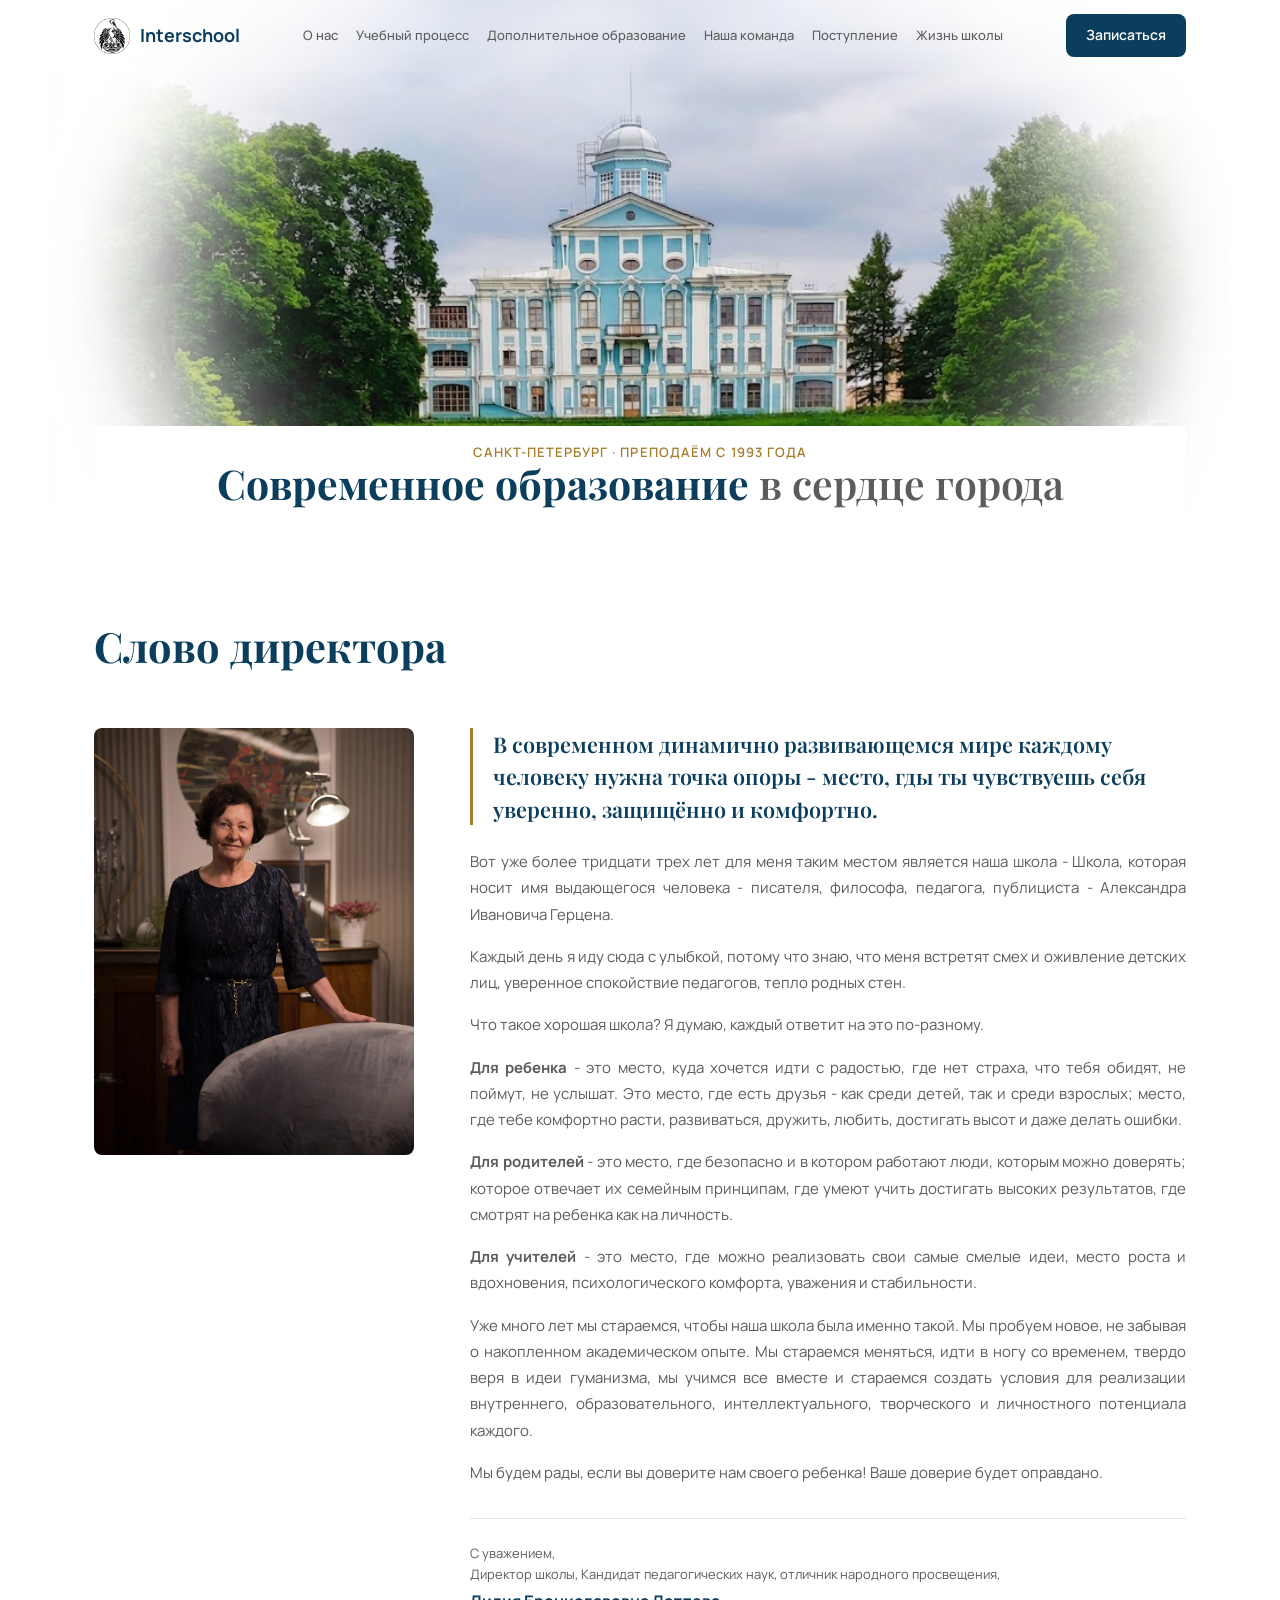
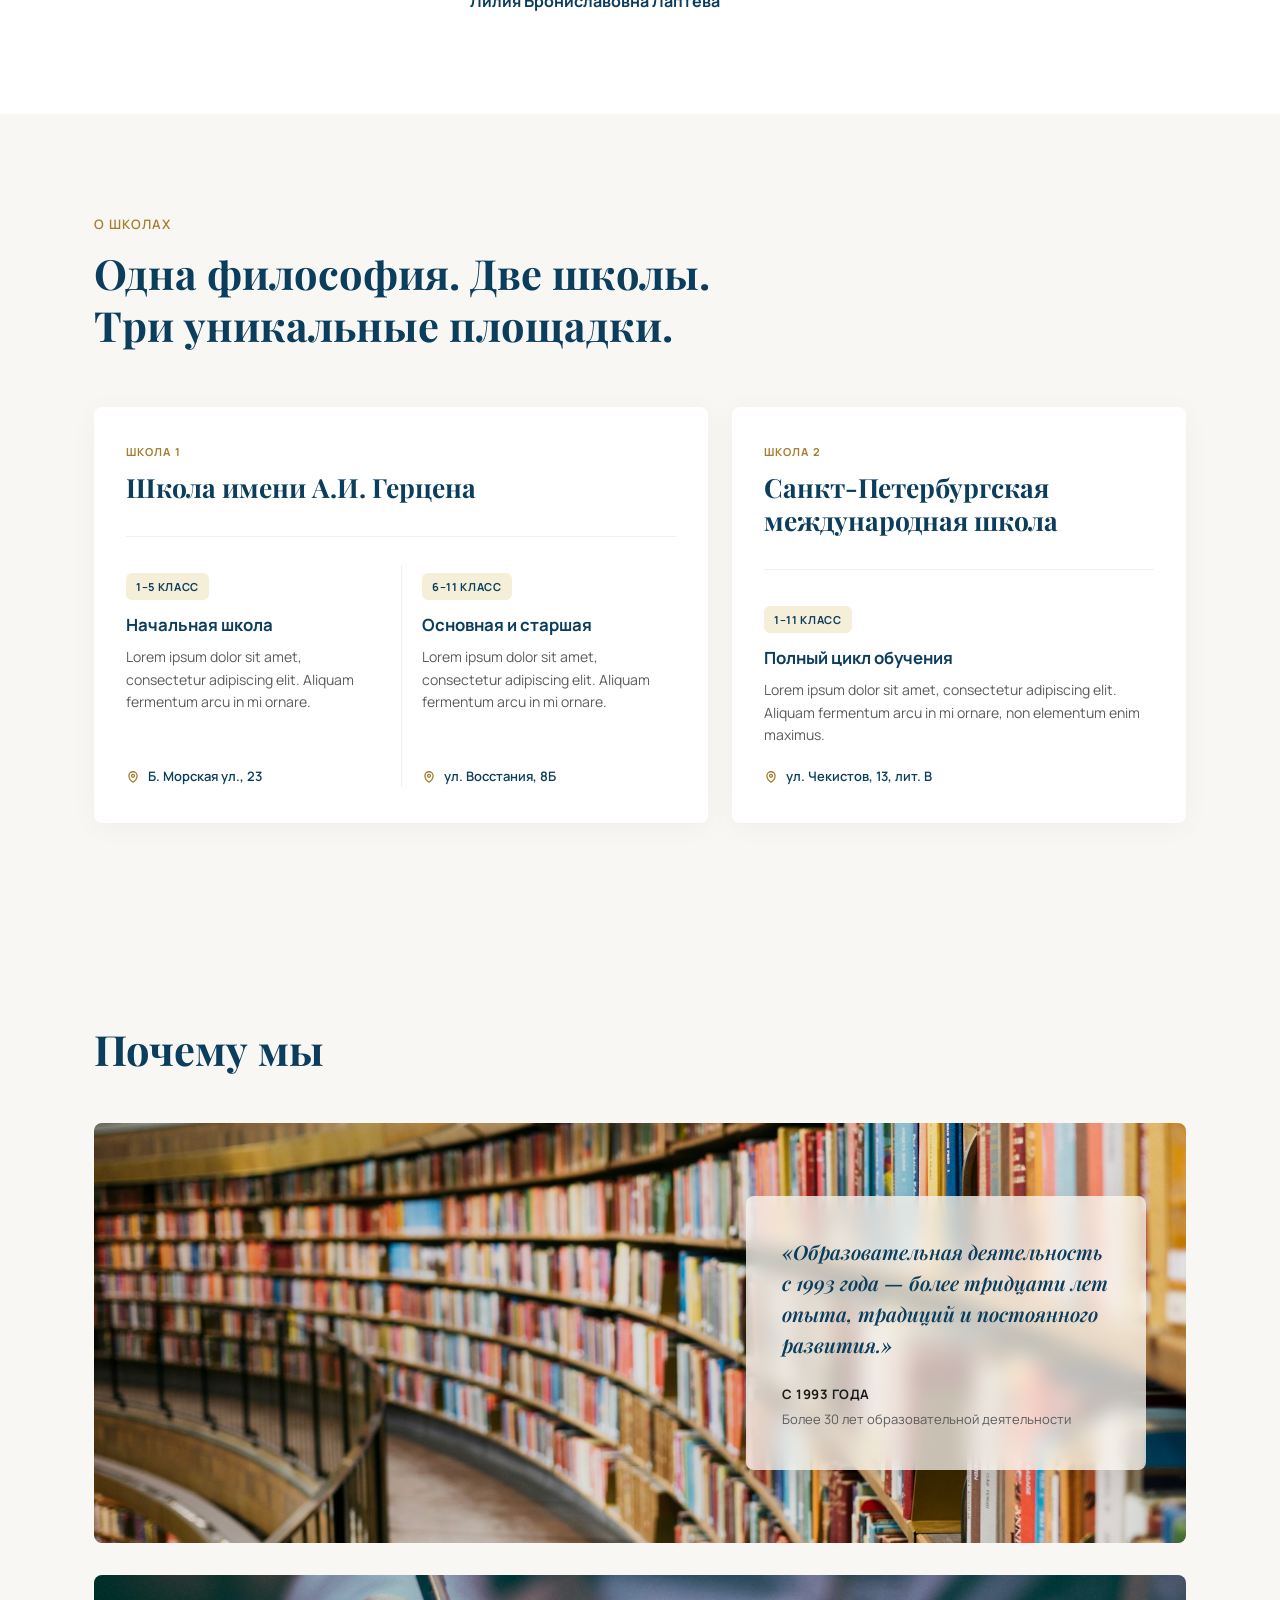
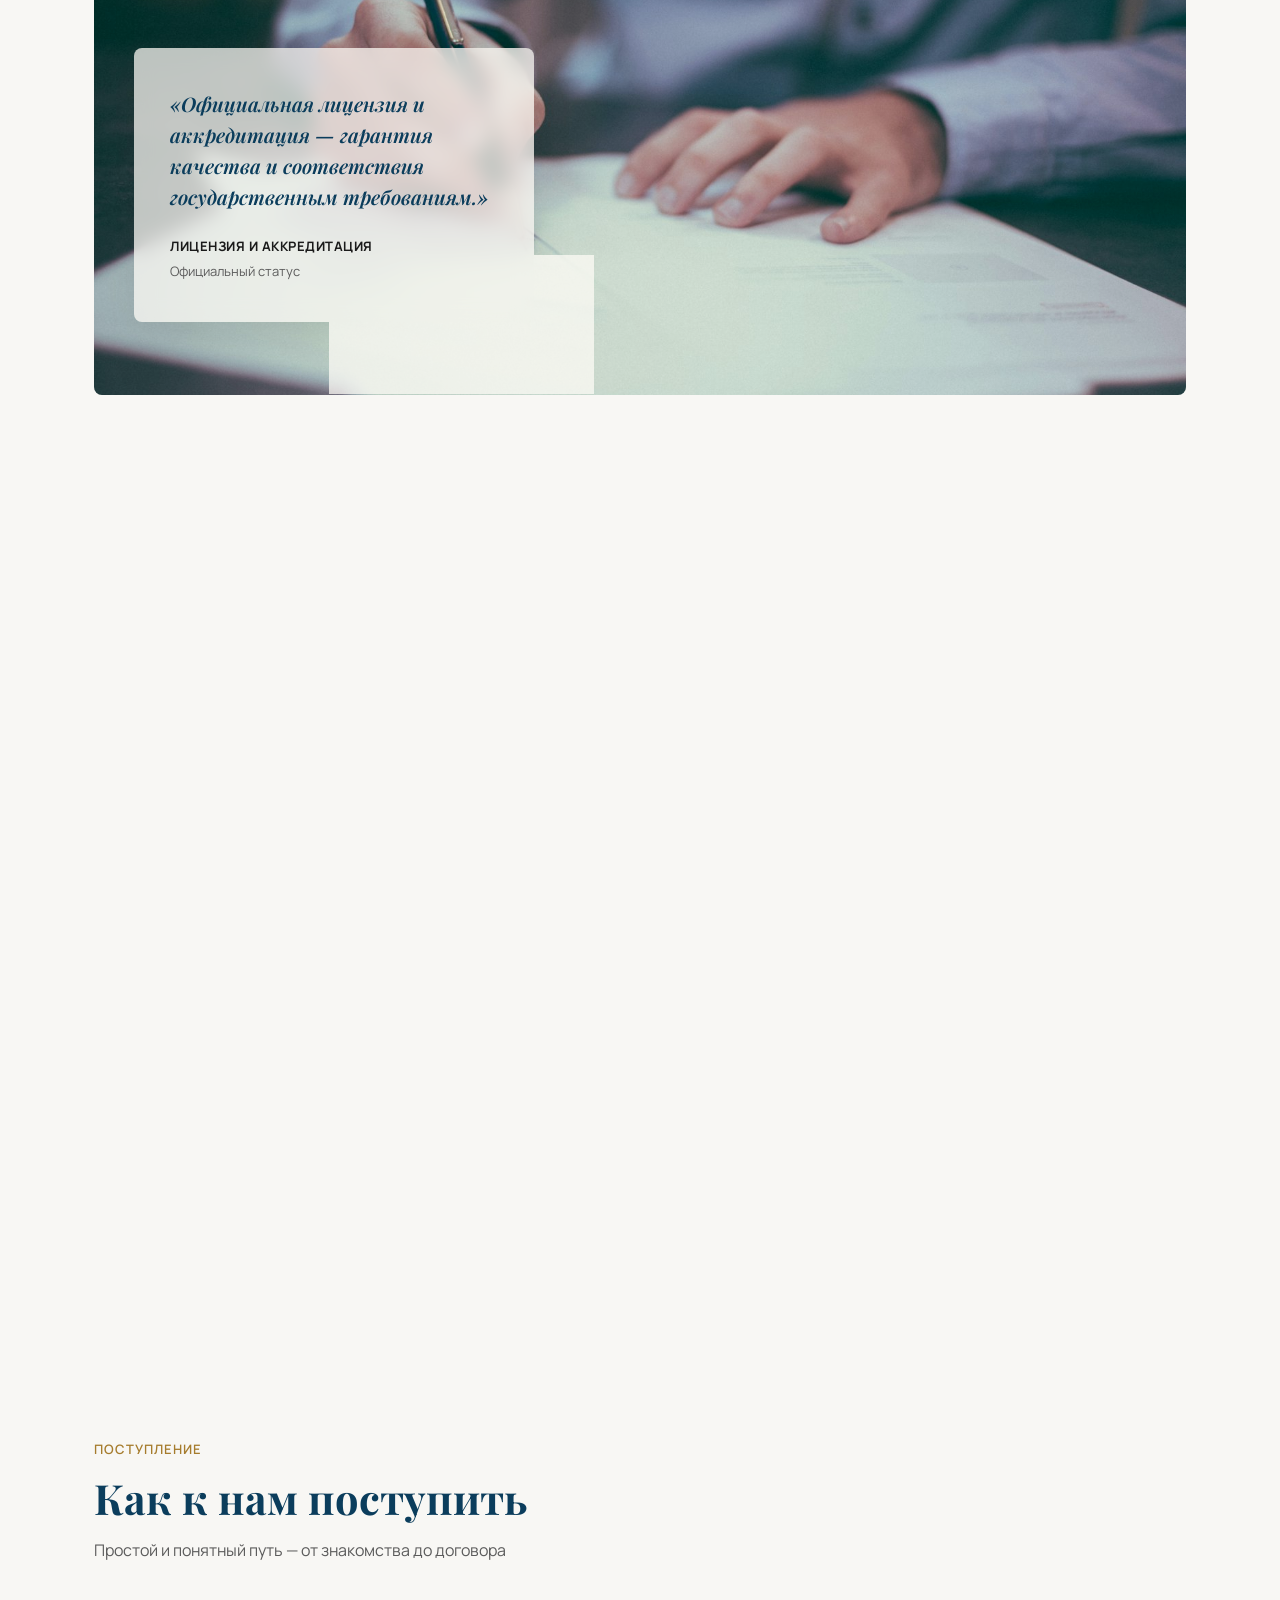
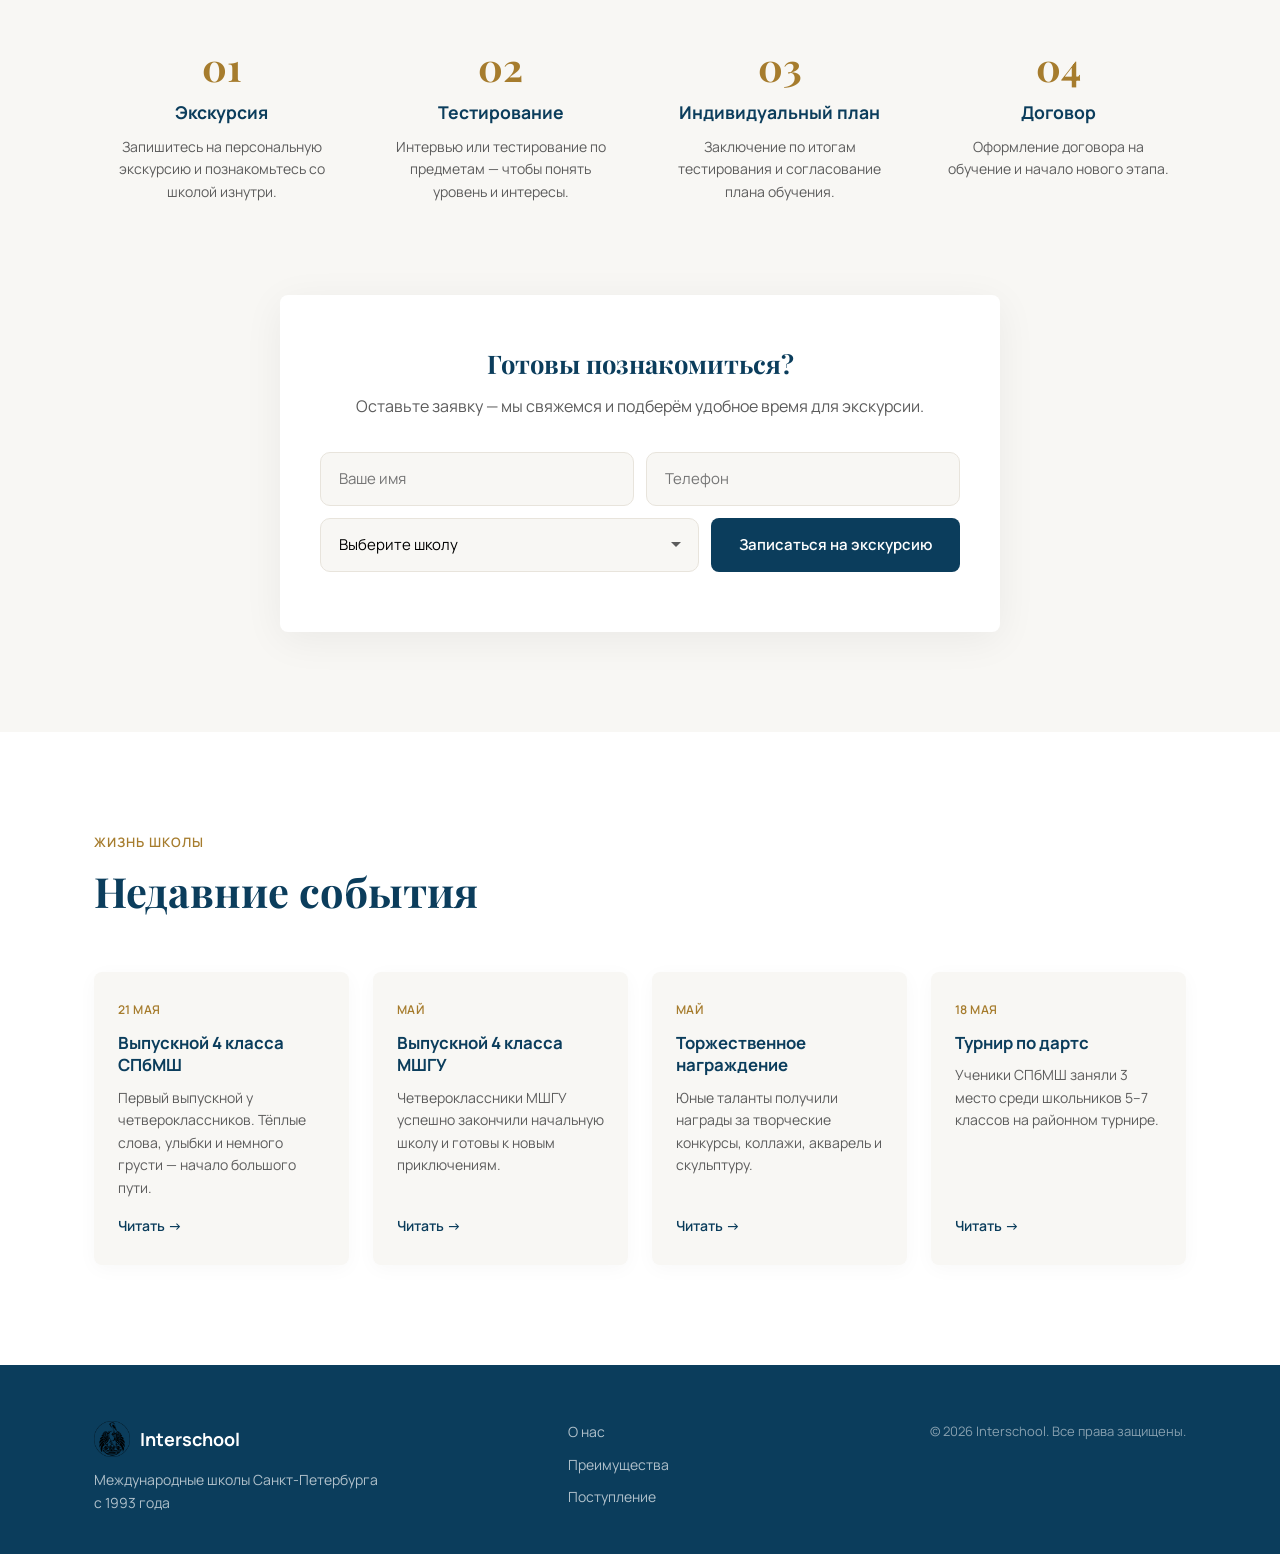
==== commit e2371bd2: "Добавил новые файлы" ====
--- a/index.html
+++ b/index.html
@@ -23,24 +23,28 @@
         <div class="nav__item nav__item--has-sub">
           <a href="#about" class="nav__link">О нас</a>
           <div class="nav__dropdown">
-            <a href="education-model.html" class="nav__dropdown-link">Образовательная модель</a>
             <a href="#about" class="nav__dropdown-link">МШГУ</a>
             <a href="#about" class="nav__dropdown-link">СПбМШ</a>
-            <a href="#about" class="nav__dropdown-link">Администрация</a>
-          </div>
-        </div>
-        <a href="teachers.html" class="nav__link">Наши учителя</a>
-        <a href="#advantages" class="nav__link">Почему мы</a>
+          </div>
+        </div>
+        <div class="nav__item nav__item--has-sub">
+          <a href="education-model.html" class="nav__link">Учебный процесс</a>
+          <div class="nav__dropdown">
+            <a href="education-model.html" class="nav__dropdown-link">Образовательная модель</a>
+            <a href="learning-formats.html" class="nav__dropdown-link">Формы обучения</a>
+          </div>
+        </div>
+        <a href="extra-education.html" class="nav__link">Дополнительное образование</a>
+        <a href="teachers.html" class="nav__link">Наша команда</a>
         <div class="nav__item nav__item--has-sub">
           <a href="#admission" class="nav__link">Поступление</a>
           <div class="nav__dropdown">
-            <a href="learning-formats.html" class="nav__dropdown-link">Формы обучения</a>
             <a href="#admission" class="nav__dropdown-link">Как поступить</a>
-            <a href="#admission" class="nav__dropdown-link">Документы</a>
+            <a href="#" class="nav__dropdown-link">Документы</a>
           </div>
         </div>
         <a href="#life" class="nav__link">Жизнь школы</a>
-      </nav>
+</nav>
 
       <div class="header__actions">
         <a href="#admission" class="btn btn--primary btn--sm">Записаться</a>
--- a/styles.css
+++ b/styles.css
@@ -112,7 +112,7 @@
   left: 0;
   right: 0;
   height: var(--header-h);
-  //background: rgba(248, 247, 244, 0.85);
+  background: transparent;
   backdrop-filter: blur(12px);
   -webkit-backdrop-filter: blur(12px);
   border-bottom: 1px solid transparent;
@@ -130,6 +130,16 @@
   align-items: center;
   justify-content: space-between;
   height: 100%;
+  gap: 12px;
+  flex-wrap: nowrap;
+}
+
+.logo {
+  flex-shrink: 0;
+}
+
+.header__actions {
+  flex-shrink: 0;
 }
 
 .logo {
@@ -145,29 +155,34 @@
   width: 36px;
   height: 36px;
   background-size: contain;
-  background-image: url("New ISHU Logo White.png");
-}
-.logo__mark__scrolled {
-
+  background-repeat: no-repeat;
+  background-position: center;
   background-image: url("New ISHU Logo Black.png");
 }
 .nav {
   display: flex;
   align-items: center;
-  gap: 32px;
+  flex-wrap: nowrap;
+  gap: 18px;
+  flex: 1;
+  justify-content: center;
+  min-width: 0;
+  margin: 0 16px;
 }
 
 .nav__item {
   position: relative;
+  flex-shrink: 0;
 }
 
 .nav__link {
-  font-size: 15px;
+  font-size: 13px;
   font-weight: 500;
   color: var(--color-text-muted);
   transition: color 0.2s;
   display: inline-block;
   padding: 8px 0;
+  white-space: nowrap;
 }
 
 .nav__link:hover {
@@ -1341,6 +1356,7 @@
 /* ========== Education model page ========== */
 .em-principles {
   background: var(--color-surface);
+  padding-top: 48px;
 }
 
 .em-principles__grid {
@@ -1469,8 +1485,35 @@
   margin-top: 16px;
 }
 
+/* Секция схемы принципов */
+.principles-scheme-section {
+    padding: 20px 0 0px 0;
+}
+
+.scheme-wrapper {
+    background-color: var(--white, #ffffff);
+    border-radius: 16px;
+    padding: 24px;
+    box-shadow: 0 4px 20px rgba(0, 0, 0, 0.06);
+    border: 1px solid rgba(0, 0, 0, 0.05);
+    display: flex;
+    justify-content: center;
+    align-items: center;
+    overflow: hidden;
+}
+
+.scheme-image {
+    max-width: 100%;
+    height: auto;
+    display: block;
+    object-fit: contain;
+    border-radius: 8px;
+}
+
+
 .em-trajectory {
   background: var(--color-bg);
+  padding-top:48px;
 }
 
 .em-levels {
@@ -1634,6 +1677,15 @@
   .em-skills {
     grid-template-columns: 1fr;
   }
+  
+  .principles-scheme-section {
+        padding: 10px 0 40px 0;
+    }
+    
+   .scheme-wrapper {
+        padding: 12px;
+        border-radius: 12px;
+   }
 }
 
 /* ========== Learning formats page ========== */
@@ -1960,3 +2012,280 @@
   position: relative;
   z-index: 2;
 }
+
+
+
+/* ========== Extra education page ========== */
+.page-hero--ee {
+  position: relative;
+  overflow: hidden;
+  background: var(--color-bg);
+  color: var(--color-text);
+  padding: calc(var(--header-h) + 72px) 0 72px;
+}
+
+.page-hero--ee__bg {
+  position: absolute;
+  inset: 0;
+  background-size: cover;
+  background-position: center;
+  transform: scale(1.04);
+  animation: eeHeroZoom 18s ease-in-out infinite alternate;
+}
+
+.page-hero--ee__bg::after {
+  content: '';
+  position: absolute;
+  inset: 0;
+  background: linear-gradient(
+    120deg,
+    rgba(248, 247, 244, 0.82) 0%,
+    rgba(248, 247, 244, 0.55) 45%,
+    rgba(248, 247, 244, 0.25) 100%
+  );
+}
+
+.page-hero--ee .container {
+  position: relative;
+  z-index: 1;
+}
+
+.page-hero--ee .section__eyebrow {
+  color: var(--color-accent);
+}
+
+.page-hero--ee .page-hero__title {
+  color: var(--color-primary);
+}
+
+.page-hero--ee .page-hero__desc {
+  color: var(--color-text-muted);
+  max-width: 640px;
+  font-size: 17px;
+  line-height: 1.7;
+}
+
+@keyframes eeHeroZoom {
+  from { transform: scale(1.04); }
+  to { transform: scale(1.12); }
+}
+
+.ee-intro {
+  background: var(--color-surface);
+  padding-top: 64px;
+  padding-bottom: 72px;
+}
+
+.ee-intro__grid {
+  display: flex;
+  flex-direction: column;
+  gap: 28px;
+  align-items: flex-start;
+}
+
+.ee-intro__text {
+  margin-top: 16px;
+  font-size: 16px;
+  color: var(--color-text-muted);
+  line-height: 1.7;
+}
+
+.ee-intro__meta {
+  margin-top: 24px;
+  font-size: 14px;
+  color: var(--color-text-muted);
+  line-height: 1.5;
+}
+
+.ee-intro__meta strong {
+  color: var(--color-primary);
+}
+
+.ee-intro__aside {
+  display: flex;
+  flex-wrap: wrap;
+  gap: 10px;
+  padding-top: 8px;
+}
+
+.ee-pill {
+  display: inline-flex;
+  padding: 12px 18px;
+  background: var(--color-bg);
+  border-radius: 999px;
+  font-size: 13px;
+  font-weight: 600;
+  color: var(--color-primary);
+  transition: background 0.25s, color 0.25s, transform 0.25s, box-shadow 0.25s;
+}
+
+.ee-pill:hover {
+  background: var(--color-primary);
+  color: #fff;
+  transform: translateY(-2px);
+  box-shadow: 0 8px 20px rgba(11, 61, 92, 0.2);
+}
+
+.ee-catalog {
+  padding-top: 80px;
+  padding-bottom: 80px;
+}
+
+.ee-catalog--alt {
+  background: var(--color-surface);
+}
+
+.ee-grid {
+  display: grid;
+  grid-template-columns: repeat(2, 1fr);
+  gap: 28px;
+}
+
+.ee-grid--3 {
+  grid-template-columns: repeat(3, 1fr);
+}
+
+.ee-card {
+  background: var(--color-surface);
+  border-radius: 12px;
+  overflow: hidden;
+  box-shadow: 0 6px 28px rgba(0, 0, 0, 0.05);
+  display: flex;
+  flex-direction: column;
+  transition:
+    transform 0.45s cubic-bezier(0.22, 1, 0.36, 1),
+    box-shadow 0.45s cubic-bezier(0.22, 1, 0.36, 1);
+  opacity: 0;
+  transform: translateY(28px);
+}
+
+.ee-card.is-visible {
+  opacity: 1;
+  transform: translateY(0);
+}
+
+.ee-catalog--alt .ee-card {
+  background: var(--color-bg);
+}
+
+.ee-card:hover {
+  transform: translateY(-8px);
+  box-shadow: 0 20px 48px rgba(11, 61, 92, 0.12);
+}
+
+.ee-card.is-visible:hover {
+  transform: translateY(-8px) !important;
+}
+
+.ee-card__media {
+  position: relative;
+  aspect-ratio: 16 / 10;
+  overflow: hidden;
+  background: var(--color-border);
+}
+
+.ee-card__media img {
+  width: 100%;
+  height: 100%;
+  object-fit: cover;
+  display: block;
+  transition: transform 0.7s cubic-bezier(0.22, 1, 0.36, 1);
+}
+
+.ee-card:hover .ee-card__media img {
+  transform: scale(1.08);
+}
+
+.ee-card__media::after {
+  content: '';
+  position: absolute;
+  inset: 0;
+  background: linear-gradient(to top, rgba(11, 61, 92, 0.25), transparent 55%);
+  opacity: 0;
+  transition: opacity 0.4s ease;
+}
+
+.ee-card:hover .ee-card__media::after {
+  opacity: 1;
+}
+
+.ee-card__body {
+  display: flex;
+  flex-direction: column;
+  padding: 28px 28px 32px;
+  flex: 1;
+}
+
+.ee-card__title {
+  font-family: var(--font-display);
+  font-size: 1.35rem;
+  font-weight: 700;
+  color: var(--color-primary);
+  line-height: 1.3;
+  margin-bottom: 8px;
+  transition: color 0.25s;
+}
+
+.ee-card:hover .ee-card__title {
+  color: var(--color-primary-hover);
+}
+
+.ee-card__subtitle {
+  font-size: 14px;
+  font-weight: 600;
+  color: var(--color-accent);
+  margin-bottom: 10px;
+}
+
+.ee-card__teacher {
+  font-size: 12px;
+  font-weight: 600;
+  letter-spacing: 0.05em;
+  text-transform: uppercase;
+  color: var(--color-text-muted);
+  margin-bottom: 14px;
+}
+
+.ee-card__text {
+  font-size: 15px;
+  color: var(--color-text-muted);
+  line-height: 1.7;
+  flex: 1;
+}
+
+.ee-card__motto {
+  margin-top: 16px;
+  padding-top: 14px;
+  border-top: 1px solid var(--color-border);
+  font-family: var(--font-display);
+  font-size: 15px;
+  font-style: italic;
+  font-weight: 600;
+  color: var(--color-primary);
+}
+
+@media (max-width: 1024px) {
+  .ee-grid--3 {
+    grid-template-columns: repeat(2, 1fr);
+  }
+}
+
+@media (max-width: 900px) {
+  .ee-intro__grid {
+    grid-template-columns: 1fr;
+    gap: 28px;
+  }
+
+  .ee-grid,
+  .ee-grid--3 {
+    grid-template-columns: 1fr;
+  }
+
+  .ee-card__body {
+    padding: 22px 22px 26px;
+  }
+
+  .page-hero--ee {
+    padding: calc(var(--header-h) + 48px) 0 48px;
+  }
+}
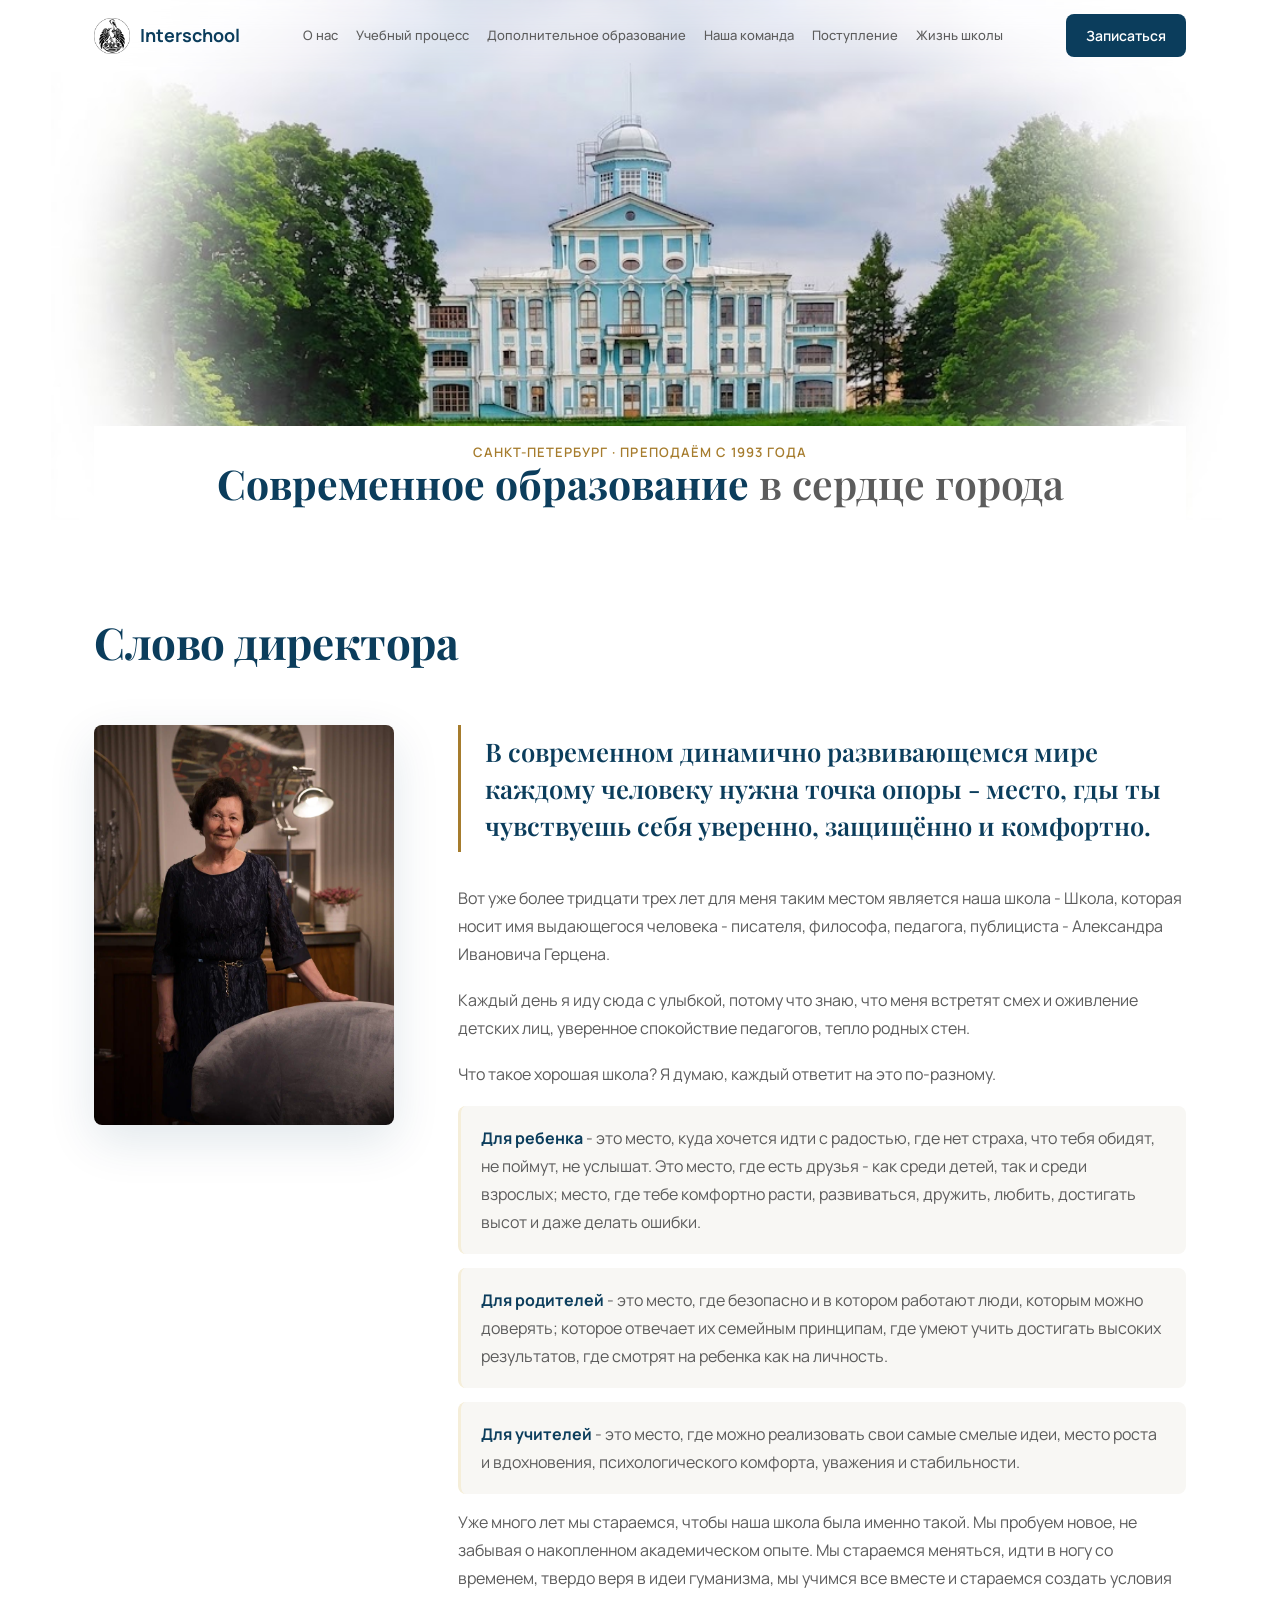
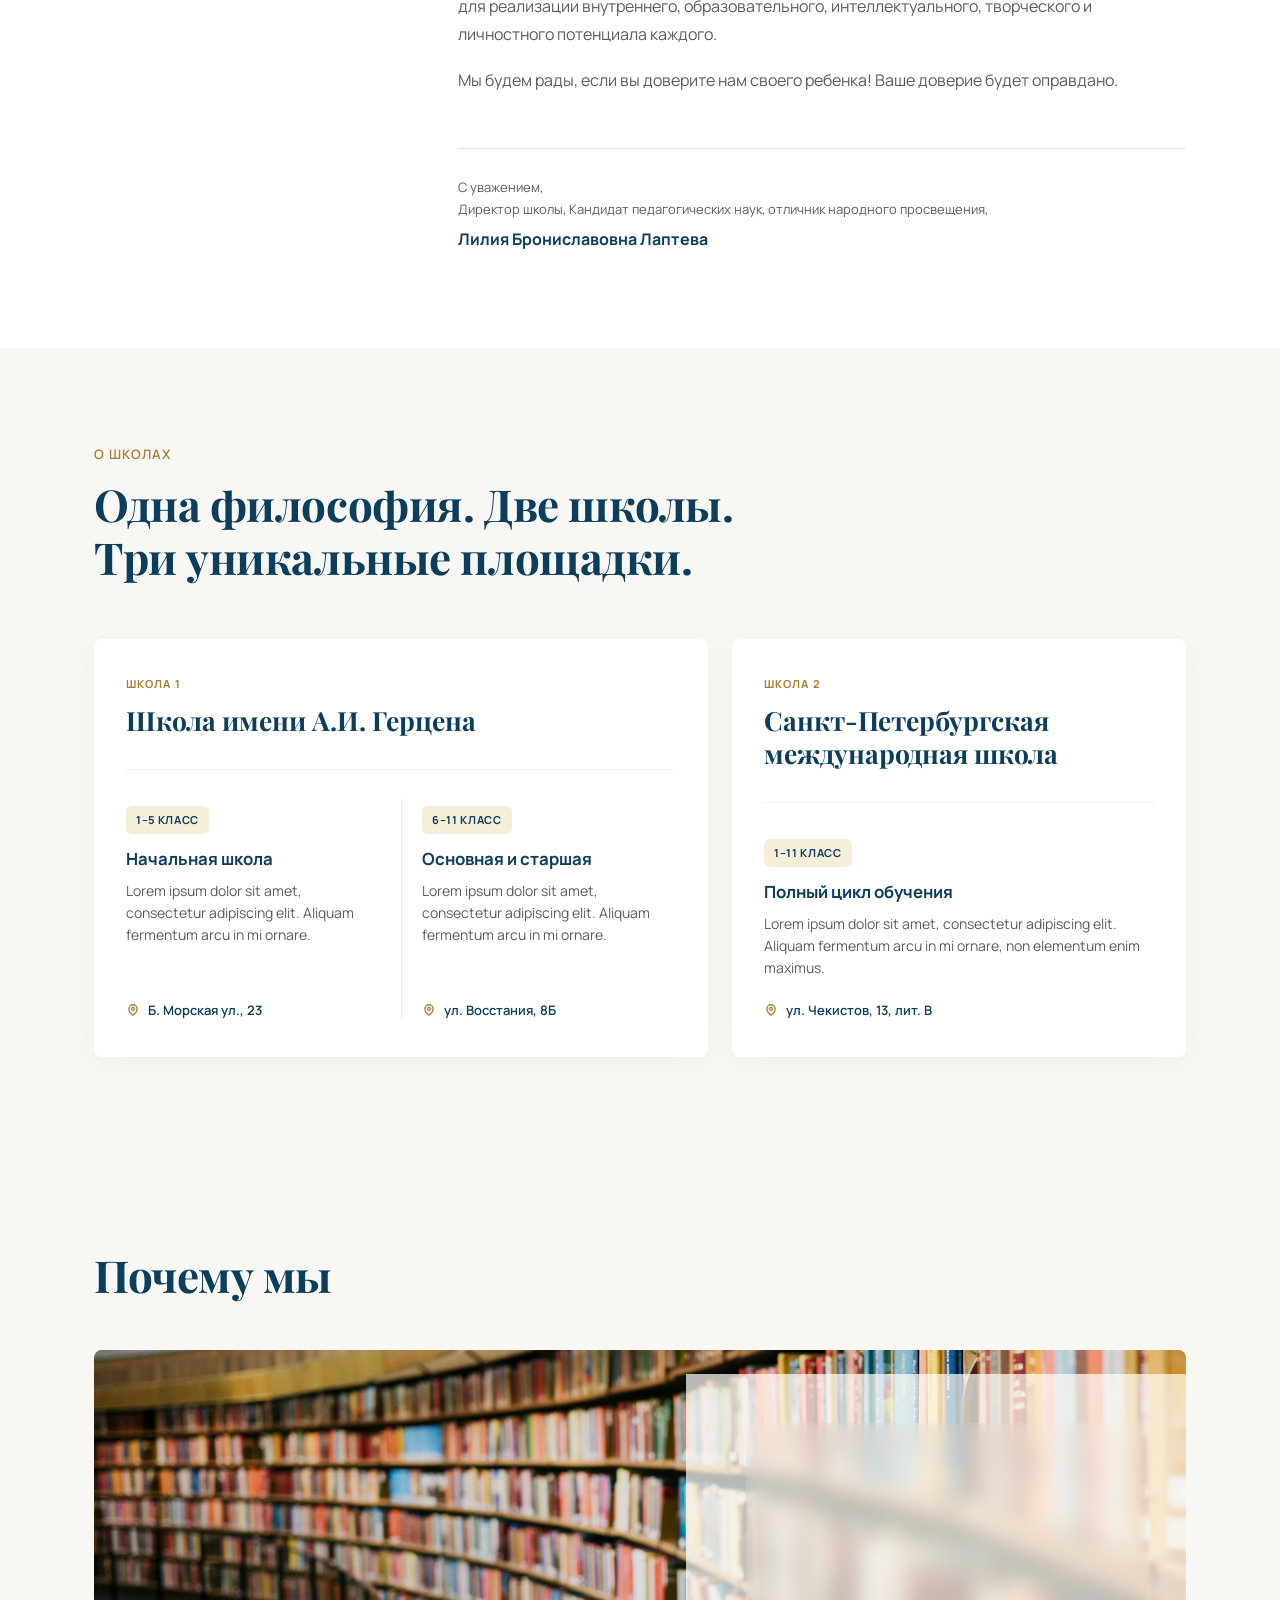
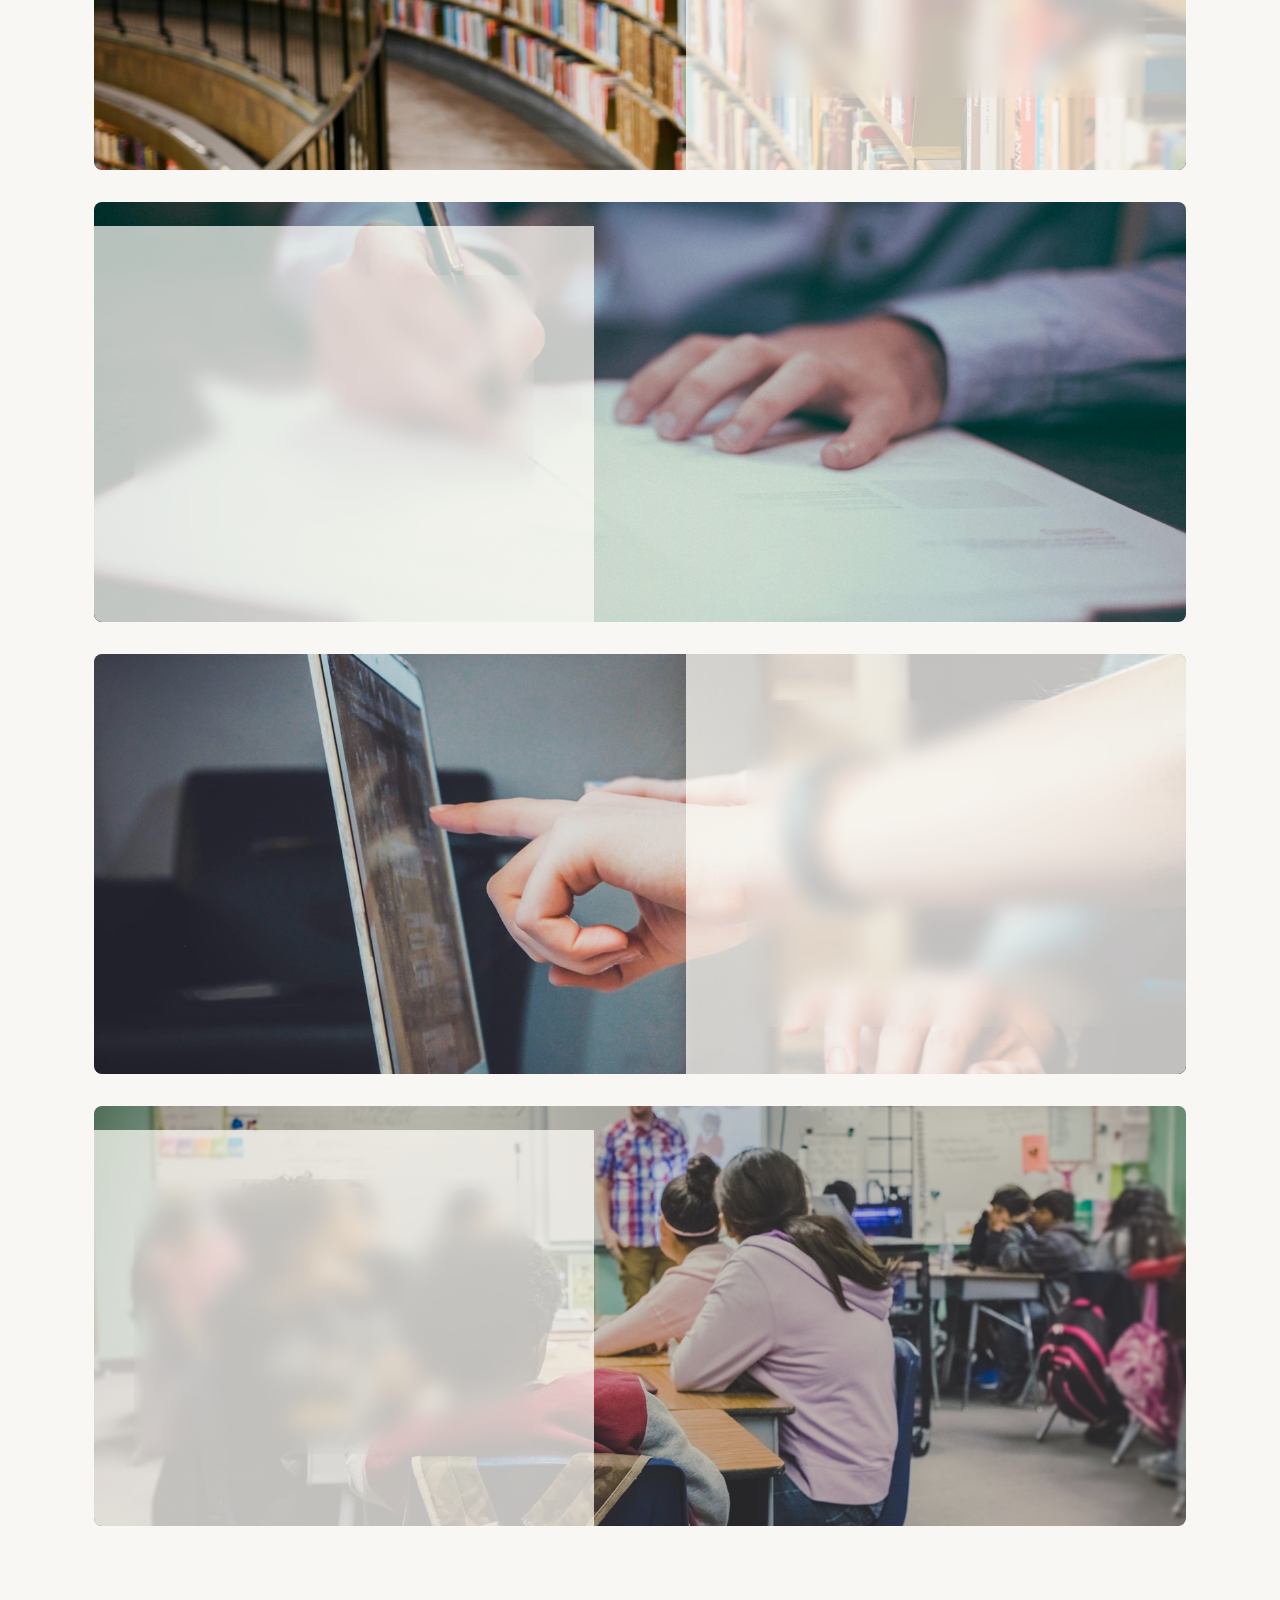
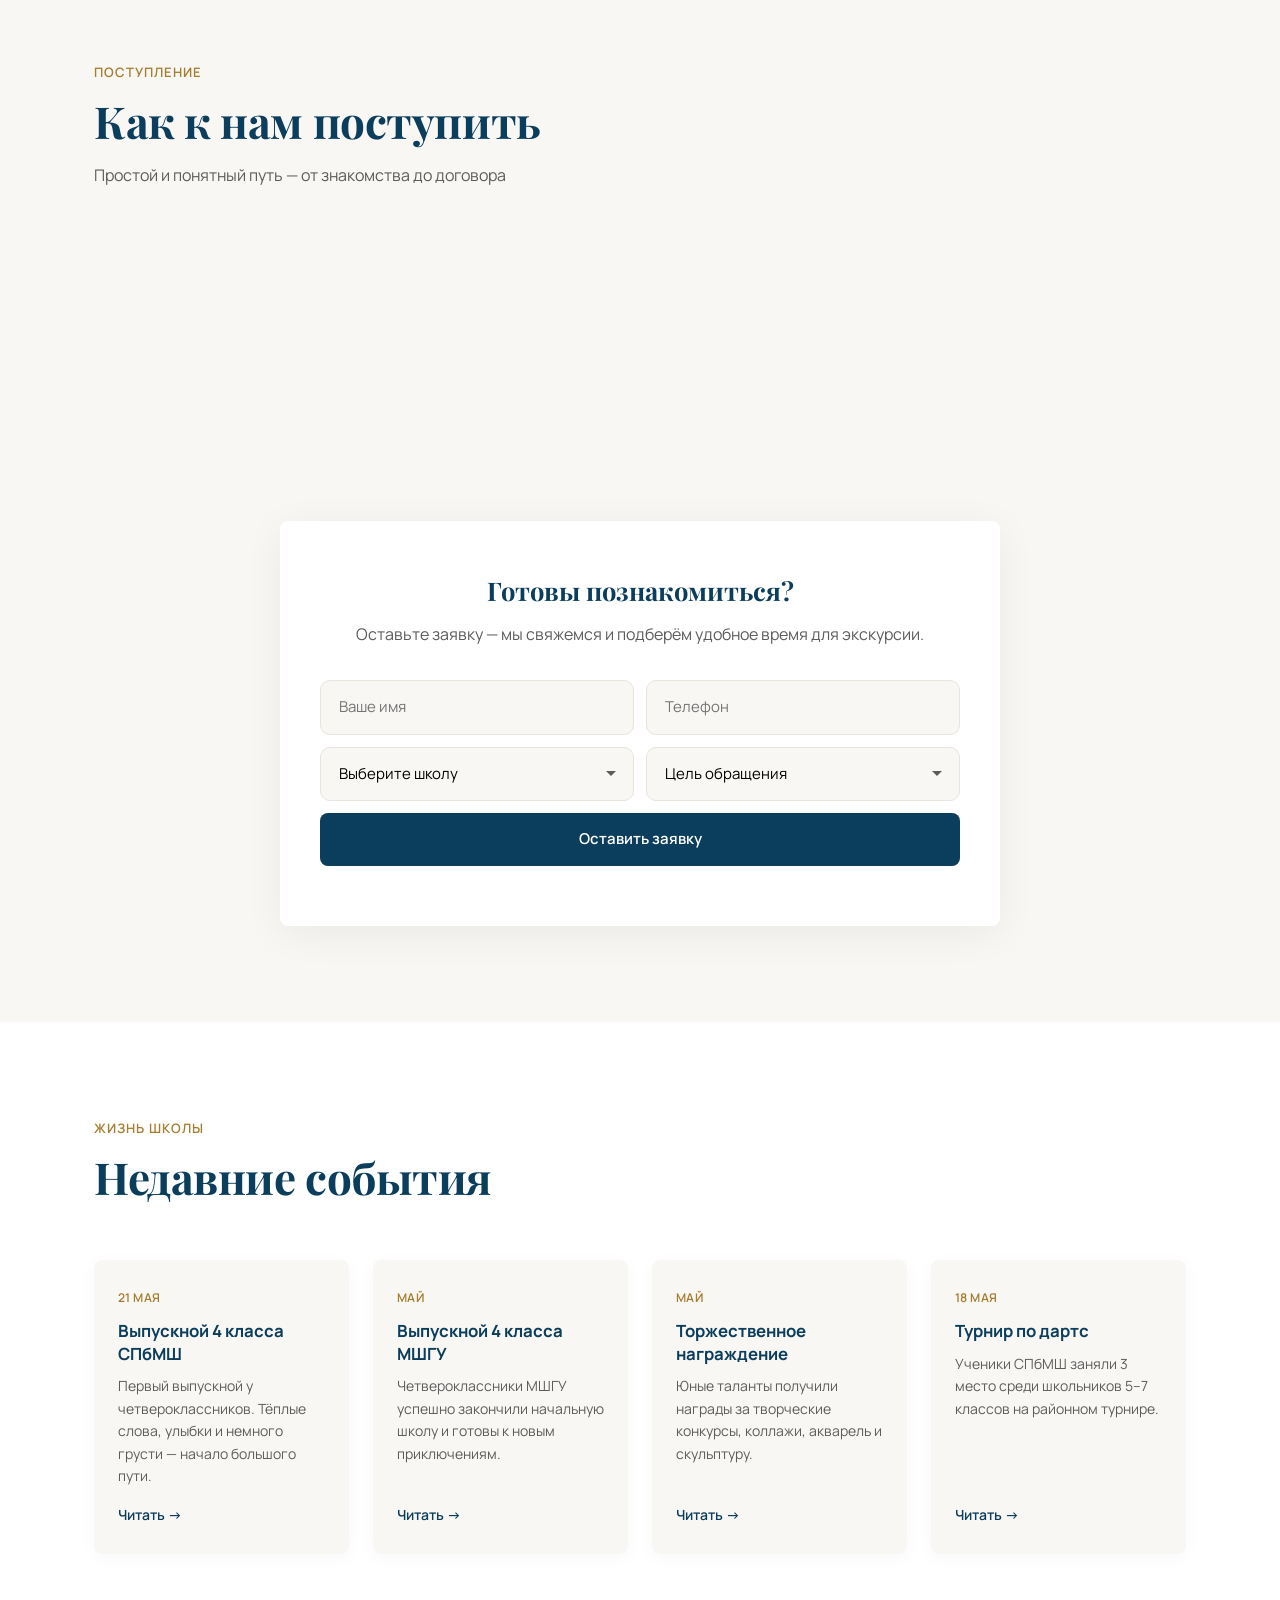
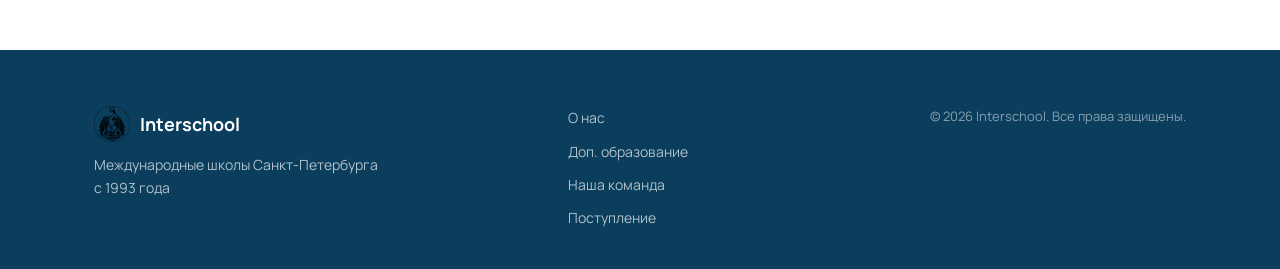
==== commit 6afa3cc8: "Описание изменений" ====
--- a/index.html
+++ b/index.html
@@ -12,48 +12,7 @@
 </head>
 <body>
   <!-- Header -->
-  <header class="header" id="header">
-    <div class="container header__inner">
-      <a href="#" class="logo">
-        <span id="mark" class="logo__mark"></span>
-        <span class="logo__text">Interschool</span>
-      </a>
-
-      <nav class="nav" id="nav">
-        <div class="nav__item nav__item--has-sub">
-          <a href="#about" class="nav__link">О нас</a>
-          <div class="nav__dropdown">
-            <a href="#about" class="nav__dropdown-link">МШГУ</a>
-            <a href="#about" class="nav__dropdown-link">СПбМШ</a>
-          </div>
-        </div>
-        <div class="nav__item nav__item--has-sub">
-          <a href="education-model.html" class="nav__link">Учебный процесс</a>
-          <div class="nav__dropdown">
-            <a href="education-model.html" class="nav__dropdown-link">Образовательная модель</a>
-            <a href="learning-formats.html" class="nav__dropdown-link">Формы обучения</a>
-          </div>
-        </div>
-        <a href="extra-education.html" class="nav__link">Дополнительное образование</a>
-        <a href="teachers.html" class="nav__link">Наша команда</a>
-        <div class="nav__item nav__item--has-sub">
-          <a href="#admission" class="nav__link">Поступление</a>
-          <div class="nav__dropdown">
-            <a href="#admission" class="nav__dropdown-link">Как поступить</a>
-            <a href="#" class="nav__dropdown-link">Документы</a>
-          </div>
-        </div>
-        <a href="#life" class="nav__link">Жизнь школы</a>
-</nav>
-
-      <div class="header__actions">
-        <a href="#admission" class="btn btn--primary btn--sm">Записаться</a>
-        <button class="burger" id="burger" aria-label="Меню">
-          <span></span><span></span><span></span>
-        </button>
-      </div>
-    </div>
-  </header>
+  <div id="site-header"></div>
 
 <!-- Hero -->
   <section class="hero">
@@ -80,7 +39,7 @@
 
       <div class="director__inner">
         <div class="director__photo">
-          <img src="Teachers photos/9.Administration/1.png" alt="Лилия Брониславовна Лаптева, директор школы">
+          <img src="Teachers photos/9.Administration/1.png" alt="Лилия Брониславовна Лаптева, директор школы" loading="lazy">
         </div>
         <div class="director__content">
           <blockquote class="director__quote">
@@ -183,7 +142,7 @@
       <!-- 1 -->
       <div class="adv-block">
         <div class="adv-block__bg">
-          <img src="advantages/1-heritage.jpg" alt="Книги и знания — традиции образования">
+          <img src="advantages/1-heritage.jpg" alt="Книги и знания — традиции образования" loading="lazy">
         </div>
         <div class="adv-block__card">
           <p class="adv-block__text">«Образовательная деятельность с 1993 года — более тридцати лет опыта, традиций и постоянного развития.»</p>
@@ -197,7 +156,7 @@
       <!-- 2 -->
       <div class="adv-block adv-block--flip">
         <div class="adv-block__bg">
-          <img src="advantages/2-official.jpg" alt="Официальные документы и статус">
+          <img src="advantages/2-official.jpg" alt="Официальные документы и статус" loading="lazy">
         </div>
         <div class="adv-block__card">
           <p class="adv-block__text">«Официальная лицензия и аккредитация — гарантия качества и соответствия государственным требованиям.»</p>
@@ -211,7 +170,7 @@
       <!-- 3 -->
       <div class="adv-block">
         <div class="adv-block__bg">
-          <img src="advantages/3-flexible.jpg" alt="Гибкие формы обучения">
+          <img src="advantages/3-flexible.jpg" alt="Гибкие формы обучения" loading="lazy">
         </div>
         <div class="adv-block__card">
           <p class="adv-block__text">«Мы предлагаем все формы обучения: очную, заочную, очно-заочную и семейную — чтобы каждая семья могла выбрать свой путь.»</p>
@@ -225,7 +184,7 @@
       <!-- 4 -->
       <div class="adv-block adv-block--flip">
         <div class="adv-block__bg">
-          <img src="advantages/4-life.jpg" alt="Живая школьная жизнь">
+          <img src="advantages/4-life.jpg" alt="Живая школьная жизнь" loading="lazy">
         </div>
         <div class="adv-block__card">
           <p class="adv-block__text">«Увлекательная и весёлая школьная жизнь: праздники, конкурсы, спорт, творчество и настоящая дружба.»</p>
@@ -282,10 +241,18 @@
             <div class="form__row">
               <select name="school" required>
                 <option value="" disabled selected>Выберите школу</option>
-                <option value="spbms">СПбМШ</option>
-                <option value="mshu">МШГУ</option>
+                <option value="mshu-6-11">МШГУ · 6–11 · Восстания, 8Б</option>
+                <option value="mshu-1-5">МШГУ · 1–5 · Б. Морская, 23</option>
+                <option value="spbms">СПбМШ · 1–11 · Чекистов, 13</option>
               </select>
-              <button type="submit" class="btn btn--primary">Записаться на экскурсию</button>
+              <select name="request" required>
+                <option value="" disabled selected>Цель обращения</option>
+                <option value="tour">Экскурсия</option>
+                <option value="interview">Собеседование</option>
+              </select>
+            </div>
+            <div class="form__row form__row--submit">
+              <button type="submit" class="btn btn--primary" id="lead-submit">Оставить заявку</button>
             </div>
           </form>
         </div>
@@ -332,26 +299,9 @@
 
 
   <!-- Footer -->
-  <footer class="footer">
-    <div class="container footer__inner">
-      <div class="footer__brand">
-        <a href="#" class="logo logo--footer">
-		  <span id="mark" class="logo__mark"></span>
-          <span class="logo__text">Interschool</span>
-        </a>
-        <p>Международные школы Санкт-Петербурга<br>с 1993 года</p>
-      </div>
-      <div class="footer__links">
-        <a href="#about">О нас</a>
-        <a href="#advantages">Преимущества</a>
-        <a href="#admission">Поступление</a>
-      </div>
-      <div class="footer__copy">
-        <p>© 2026 Interschool. Все права защищены.</p>
-      </div>
-    </div>
-  </footer>
-
+  <div id="site-footer"></div>
+
+  <script src="includes.js"></script>
   <script src="script.js"></script>
 </body>
 </html>
--- a/styles.css
+++ b/styles.css
@@ -36,12 +36,26 @@
 html {
   scroll-behavior: smooth;
   -webkit-font-smoothing: antialiased;
+  scroll-padding-top: calc(var(--header-h) + 20px);
+}
+
+section[id] {
+  scroll-margin-top: calc(var(--header-h) + 20px);
+}
+
+:focus-visible {
+  outline: 2px solid var(--color-accent);
+  outline-offset: 3px;
+}
+
+a:focus:not(:focus-visible) {
+  outline: none;
 }
 
 body {
   font-family: var(--font-sans);
   font-size: 16px;
-  line-height: 1.6;
+  line-height: 1.65;
   color: var(--color-text);
   background: var(--color-bg);
 }
@@ -74,7 +88,7 @@
   font-size: 15px;
   border-radius: 8px;
   cursor: pointer;
-  transition: all 0.25s var(--ease);
+  transition: transform 0.25s var(--ease), box-shadow 0.25s var(--ease), background 0.25s var(--ease), border-color 0.25s var(--ease);
   white-space: nowrap;
 }
 
@@ -340,7 +354,7 @@
 
 /* ========== Sections ========== */
 .section {
-  padding: 100px 0;
+  padding: 96px 0;
 }
 
 .section__header {
@@ -359,10 +373,11 @@
 
 .section__title {
   font-family: var(--font-display);
-  font-size: clamp(1.9rem, 3.5vw, 2.6rem);
-  font-weight: 700;
-  color: var(--color-primary);
-  line-height: 1.25;
+  font-size: clamp(2rem, 3.6vw, 2.75rem);
+  font-weight: 700;
+  color: var(--color-primary);
+  line-height: 1.2;
+  letter-spacing: -0.01em;
 }
 
 .section__desc {
@@ -378,11 +393,16 @@
 
 .director__inner {
   display: grid;
-  grid-template-columns: 320px 1fr;
-  gap: 56px;
+  grid-template-columns: 300px 1fr;
+  gap: 64px;
   align-items: start;
-  //max-width: 960px;
   margin: 0 auto;
+}
+
+.director__content {
+  display: flex;
+  flex-direction: column;
+  gap: 0;
 }
 
 .director__photo {
@@ -396,6 +416,7 @@
   object-fit: cover;
   border-radius: var(--radius);
   display: block;
+  box-shadow: 0 16px 48px rgba(11, 61, 92, 0.12);
 }
 
 .director__placeholder {
@@ -415,31 +436,46 @@
 
 .director__quote {
   font-family: var(--font-display);
-  font-size: 1.35rem;
+  font-size: clamp(1.35rem, 2.2vw, 1.6rem);
   font-weight: 600;
-  line-height: 1.5;
-  color: var(--color-primary);
-  margin-bottom: 24px;
-  padding-left: 20px;
+  line-height: 1.45;
+  color: var(--color-primary);
+  margin-bottom: 32px;
+  padding: 8px 0 8px 24px;
   border-left: 3px solid var(--color-accent);
-  
 }
 
 .director__text {
-  font-size: 15px;
+  font-size: 16px;
   color: var(--color-text-muted);
   line-height: 1.75;
-  margin-bottom: 16px;
-  text-align: justify;
+  margin-bottom: 18px;
+  text-align: left;
+}
+
+/* Акцентные абзацы «Для ребёнка / родителей / учителей» — текст не режем */
+.director__text:has(b),
+.director__text:has(strong) {
+  background: var(--color-bg);
+  border-radius: 8px;
+  padding: 18px 20px;
+  margin-bottom: 14px;
+  border-left: 3px solid var(--color-accent-soft);
+}
+
+.director__text b,
+.director__text strong {
+  color: var(--color-primary);
+  font-weight: 700;
 }
 
 .director__sign {
-  margin-top: 32px;
-  padding-top: 24px;
+  margin-top: 36px;
+  padding-top: 28px;
   border-top: 1px solid var(--color-border);
   display: flex;
   flex-direction: column;
-  gap: 4px;
+  gap: 6px;
 }
 
 .director__sign strong {
@@ -467,6 +503,12 @@
   border-radius: 8px;
   padding: 36px 32px;
   box-shadow: 0 4px 28px rgba(0, 0, 0, 0.04);
+  transition: box-shadow 0.35s var(--ease), transform 0.35s var(--ease);
+}
+
+.school-space:hover {
+  box-shadow: 0 12px 40px rgba(11, 61, 92, 0.08);
+  transform: translateY(-2px);
 }
 
 .school-space__header {
@@ -784,6 +826,15 @@
   min-width: 200px;
 }
 
+.form__row--submit {
+  margin-top: 4px;
+}
+
+.form__row--submit .btn {
+  width: 100%;
+  min-width: 0;
+}
+
 /* ========== News / Life ========== */
 .life {
   background: var(--color-surface);
@@ -796,6 +847,7 @@
 }
 
 .news-card {
+  transition: transform 0.3s var(--ease), box-shadow 0.3s var(--ease);
   background: var(--color-bg);
   border-radius: var(--radius);
   padding: 28px 24px;
@@ -1613,7 +1665,7 @@
   display: inline-block;
   padding: 10px 18px;
   background: var(--color-bg);
-  border-radius: 999px;
+  border-radius: 8px;
   font-size: 14px;
   font-weight: 600;
   color: var(--color-primary);
@@ -2112,7 +2164,7 @@
   display: inline-flex;
   padding: 12px 18px;
   background: var(--color-bg);
-  border-radius: 999px;
+  border-radius: 8px;
   font-size: 13px;
   font-weight: 600;
   color: var(--color-primary);
@@ -2289,3 +2341,357 @@
     padding: calc(var(--header-h) + 48px) 0 48px;
   }
 }
+
+
+/* ========== Admission page ========== */
+.page-hero--adm {
+  position: relative;
+  overflow: hidden;
+  background: var(--color-bg);
+  padding: calc(var(--header-h) + 72px) 0 72px;
+}
+
+.page-hero--adm__bg {
+  position: absolute;
+  inset: 0;
+  background-size: cover;
+  background-position: center;
+  transform: scale(1.03);
+  animation: eeHeroZoom 18s ease-in-out infinite alternate;
+}
+
+.page-hero--adm__bg::after {
+  content: '';
+  position: absolute;
+  inset: 0;
+  background: linear-gradient(
+    120deg,
+    rgba(248, 247, 244, 0.88) 0%,
+    rgba(248, 247, 244, 0.6) 50%,
+    rgba(248, 247, 244, 0.3) 100%
+  );
+}
+
+.page-hero--adm .container {
+  position: relative;
+  z-index: 1;
+}
+
+.adm-steps {
+  background: var(--color-surface);
+}
+
+.adm-timeline {
+  display: flex;
+  flex-direction: column;
+  gap: 40px;
+  max-width: 900px;
+  margin: 0 auto;
+}
+
+.adm-step {
+  display: grid;
+  grid-template-columns: 1.1fr 1fr;
+  gap: 36px;
+  align-items: center;
+  opacity: 0;
+  transform: translateY(24px);
+  transition: opacity 0.55s var(--ease), transform 0.55s var(--ease);
+}
+
+.adm-step.is-visible {
+  opacity: 1;
+  transform: translateY(0);
+}
+
+.adm-step--flip {
+  direction: rtl;
+}
+
+.adm-step--flip > * {
+  direction: ltr;
+}
+
+.adm-step__media {
+  position: relative;
+  border-radius: 12px;
+  overflow: hidden;
+  aspect-ratio: 4 / 3;
+  box-shadow: 0 12px 40px rgba(0, 0, 0, 0.08);
+}
+
+.adm-step__media img {
+  width: 100%;
+  height: 100%;
+  object-fit: cover;
+  display: block;
+  transition: transform 0.7s cubic-bezier(0.22, 1, 0.36, 1);
+}
+
+.adm-step:hover .adm-step__media img {
+  transform: scale(1.06);
+}
+
+.adm-step__num {
+  position: absolute;
+  left: 16px;
+  bottom: 16px;
+  font-family: var(--font-display);
+  font-size: 2.4rem;
+  font-weight: 700;
+  color: #fff;
+  line-height: 1;
+  text-shadow: 0 2px 12px rgba(0, 0, 0, 0.35);
+}
+
+.adm-step__title {
+  font-family: var(--font-display);
+  font-size: 1.5rem;
+  font-weight: 700;
+  color: var(--color-primary);
+  margin-bottom: 12px;
+}
+
+.adm-step__text {
+  font-size: 15px;
+  color: var(--color-text-muted);
+  line-height: 1.7;
+  margin-bottom: 16px;
+}
+
+.adm-step__link {
+  font-size: 14px;
+  font-weight: 600;
+  color: var(--color-primary);
+  transition: color 0.2s;
+}
+
+.adm-step__link:hover {
+  color: var(--color-accent);
+}
+
+.adm-campuses {
+  background: var(--color-bg);
+}
+
+.adm-campus-grid {
+  display: grid;
+  grid-template-columns: repeat(3, 1fr);
+  gap: 24px;
+}
+
+.adm-campus {
+  background: var(--color-surface);
+  border-radius: 12px;
+  overflow: hidden;
+  box-shadow: 0 6px 28px rgba(0, 0, 0, 0.05);
+  display: flex;
+  flex-direction: column;
+  transition: transform 0.4s var(--ease), box-shadow 0.4s var(--ease);
+  opacity: 0;
+  transform: translateY(24px);
+}
+
+.adm-campus.is-visible {
+  opacity: 1;
+  transform: translateY(0);
+}
+
+.adm-campus:hover {
+  transform: translateY(-6px);
+  box-shadow: 0 18px 44px rgba(11, 61, 92, 0.1);
+}
+
+.adm-campus.is-visible:hover {
+  transform: translateY(-6px) !important;
+}
+
+.adm-campus__media {
+  aspect-ratio: 16 / 10;
+  overflow: hidden;
+}
+
+.adm-campus__media img {
+  width: 100%;
+  height: 100%;
+  object-fit: cover;
+  transition: transform 0.6s var(--ease);
+}
+
+.adm-campus:hover .adm-campus__media img {
+  transform: scale(1.06);
+}
+
+.adm-campus__body {
+  padding: 24px 24px 28px;
+  display: flex;
+  flex-direction: column;
+  flex: 1;
+}
+
+.adm-campus__badge {
+  align-self: flex-start;
+  font-size: 11px;
+  font-weight: 700;
+  letter-spacing: 0.06em;
+  text-transform: uppercase;
+  padding: 5px 10px;
+  border-radius: 6px;
+  background: var(--color-accent-soft);
+  color: var(--color-primary);
+  margin-bottom: 12px;
+}
+
+.adm-campus__title {
+  font-family: var(--font-display);
+  font-size: 1.2rem;
+  font-weight: 700;
+  color: var(--color-primary);
+  line-height: 1.3;
+  margin-bottom: 12px;
+}
+
+.adm-campus__addr {
+  font-size: 14px;
+  font-weight: 600;
+  color: var(--color-text);
+  margin-bottom: 6px;
+}
+
+.adm-campus__phone {
+  font-size: 15px;
+  font-weight: 700;
+  color: var(--color-primary);
+  margin-bottom: 4px;
+}
+
+.adm-campus__phone:hover {
+  color: var(--color-accent);
+}
+
+.adm-campus__hours {
+  font-size: 13px;
+  color: var(--color-text-muted);
+  margin-bottom: 20px;
+}
+
+.adm-campus__actions {
+  display: flex;
+  flex-wrap: wrap;
+  gap: 10px;
+  margin-top: auto;
+}
+
+@media (max-width: 1024px) {
+  .adm-campus-grid {
+    grid-template-columns: 1fr;
+    max-width: 480px;
+    margin: 0 auto;
+  }
+
+  .adm-step,
+  .adm-step--flip {
+    grid-template-columns: 1fr;
+    direction: ltr;
+    gap: 20px;
+  }
+}
+
+
+/* ========== Lead modal ========== */
+.lead-modal {
+  position: fixed;
+  inset: 0;
+  z-index: 1000;
+  display: flex;
+  align-items: center;
+  justify-content: center;
+  padding: 24px;
+  opacity: 0;
+  visibility: hidden;
+  pointer-events: none;
+  transition: opacity 0.3s var(--ease), visibility 0.3s;
+}
+
+.lead-modal.is-open {
+  opacity: 1;
+  visibility: visible;
+  pointer-events: auto;
+}
+
+.lead-modal__backdrop {
+  position: absolute;
+  inset: 0;
+  background: rgba(11, 61, 92, 0.45);
+  backdrop-filter: blur(4px);
+  -webkit-backdrop-filter: blur(4px);
+}
+
+.lead-modal__dialog {
+  position: relative;
+  z-index: 1;
+  width: 100%;
+  max-width: 520px;
+  background: var(--color-surface);
+  border-radius: 12px;
+  padding: 36px 32px 32px;
+  box-shadow: 0 24px 64px rgba(0, 0, 0, 0.18);
+  transform: translateY(16px) scale(0.98);
+  transition: transform 0.35s cubic-bezier(0.22, 1, 0.36, 1);
+}
+
+.lead-modal.is-open .lead-modal__dialog {
+  transform: translateY(0) scale(1);
+}
+
+.lead-modal__close {
+  position: absolute;
+  top: 12px;
+  right: 14px;
+  width: 36px;
+  height: 36px;
+  border-radius: 8px;
+  font-size: 24px;
+  line-height: 1;
+  color: var(--color-text-muted);
+  cursor: pointer;
+  transition: background 0.2s, color 0.2s;
+}
+
+.lead-modal__close:hover {
+  background: var(--color-bg);
+  color: var(--color-primary);
+}
+
+.lead-modal__dialog h3 {
+  font-family: var(--font-display);
+  font-size: 1.5rem;
+  color: var(--color-primary);
+  margin-bottom: 8px;
+  padding-right: 28px;
+}
+
+.lead-modal__desc {
+  font-size: 14px;
+  color: var(--color-text-muted);
+  margin-bottom: 24px;
+  line-height: 1.5;
+}
+
+.lead-modal .form__row {
+  flex-direction: column;
+}
+
+.lead-modal .form__row--submit {
+  flex-direction: row;
+}
+
+body.lead-modal-open {
+  overflow: hidden;
+}
+
+@media (max-width: 560px) {
+  .lead-modal__dialog {
+    padding: 28px 20px 24px;
+  }
+}
